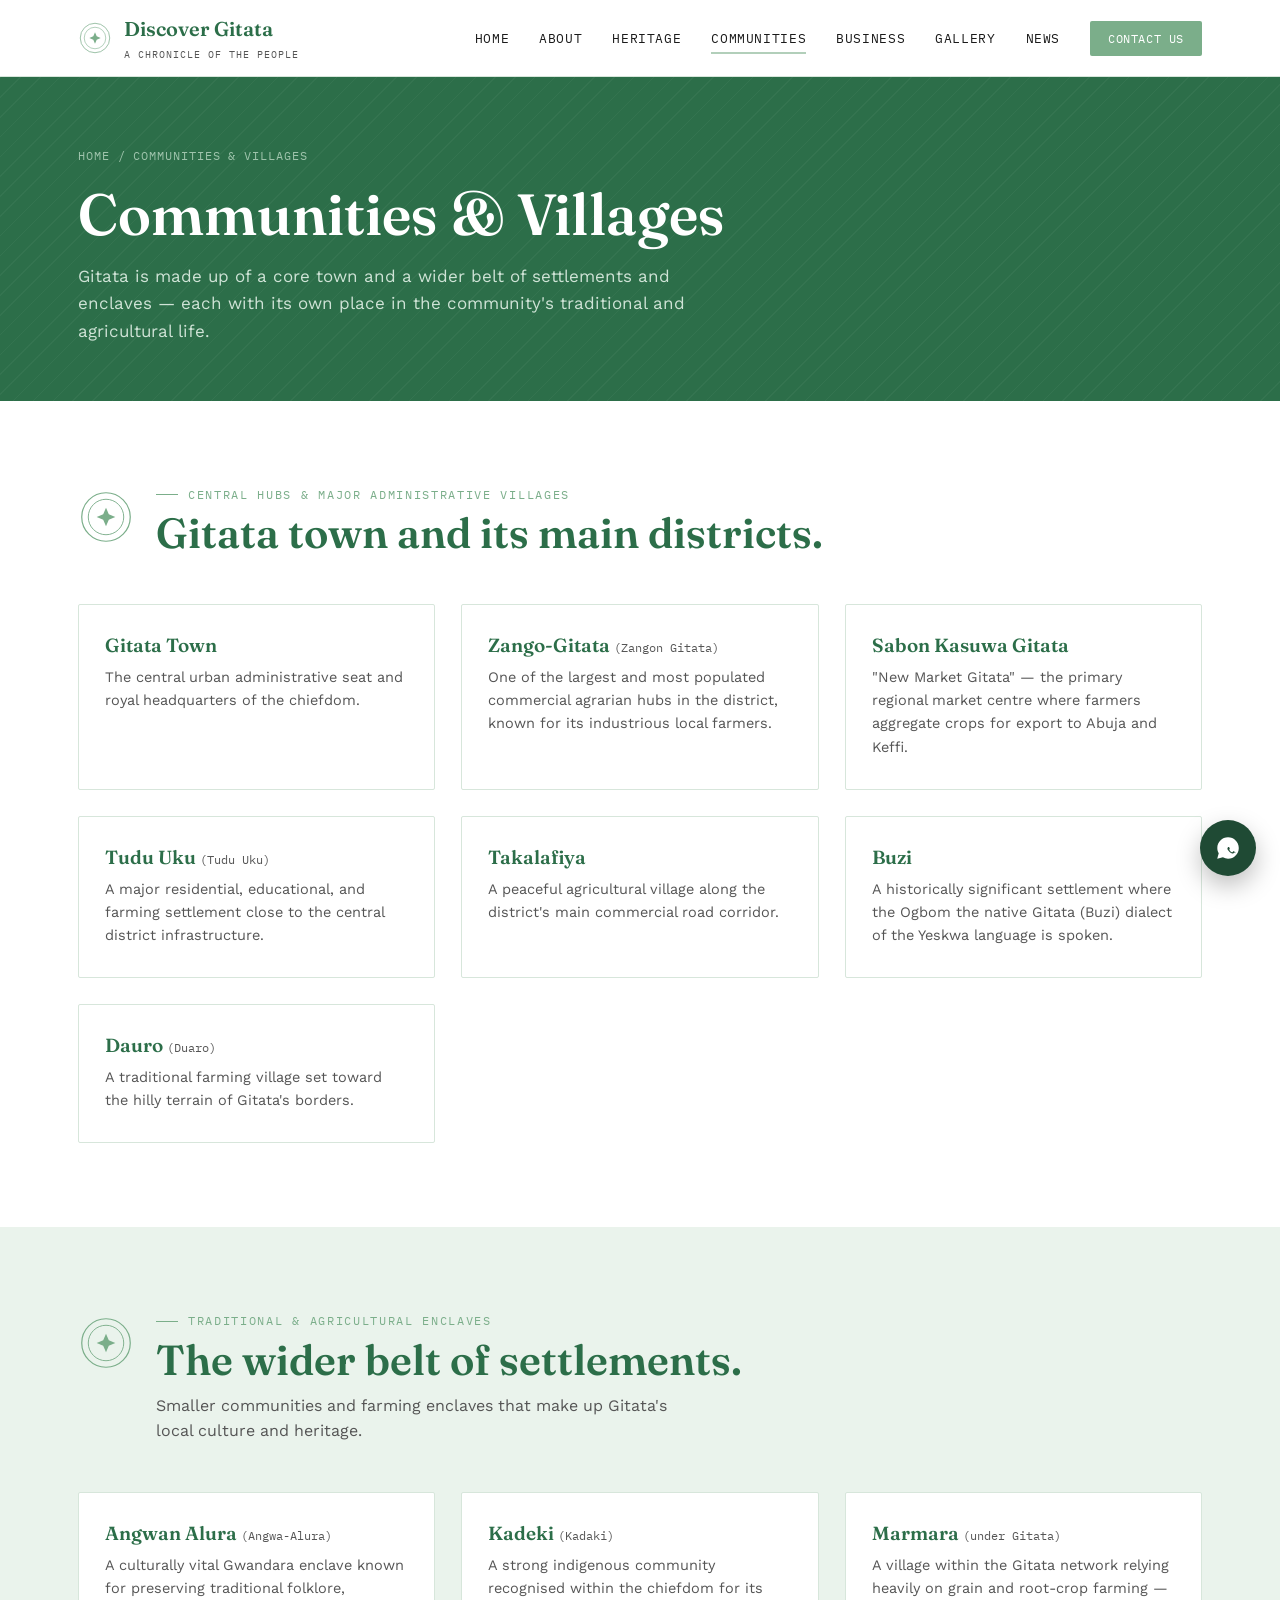
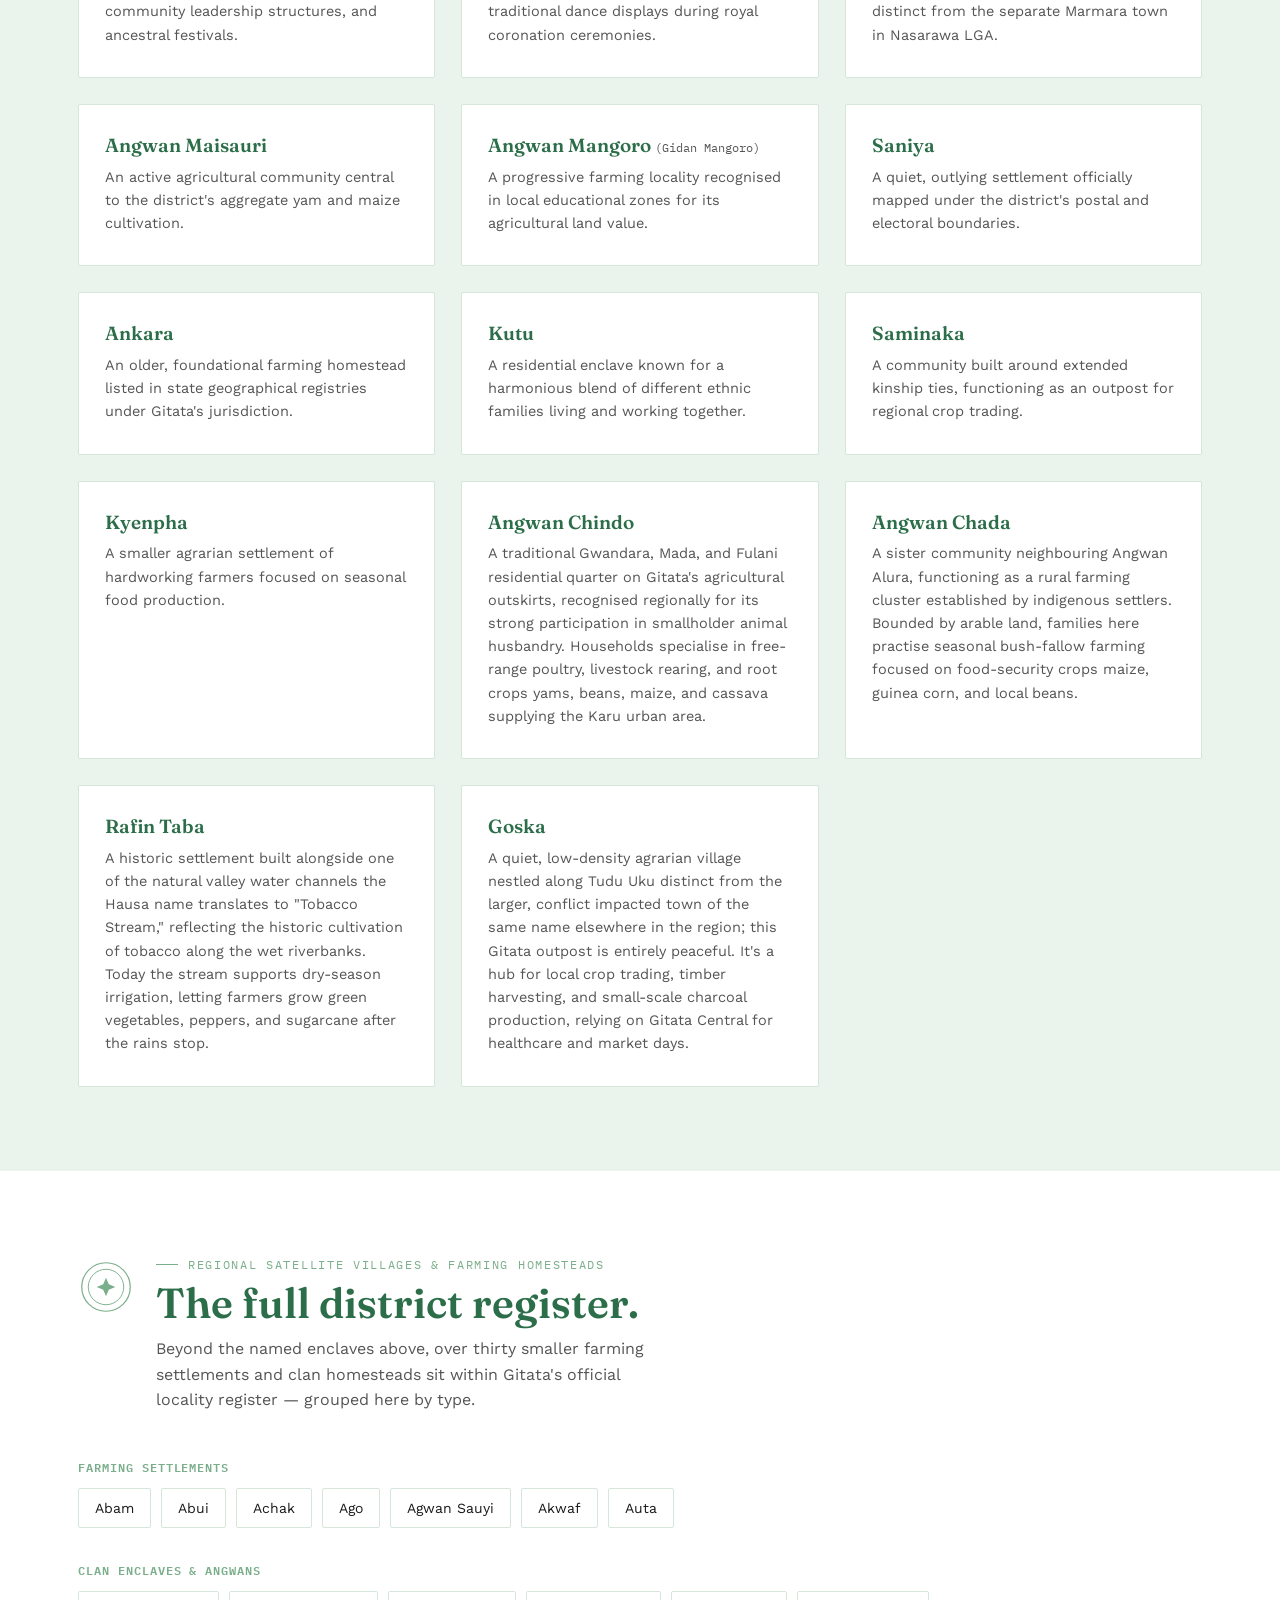
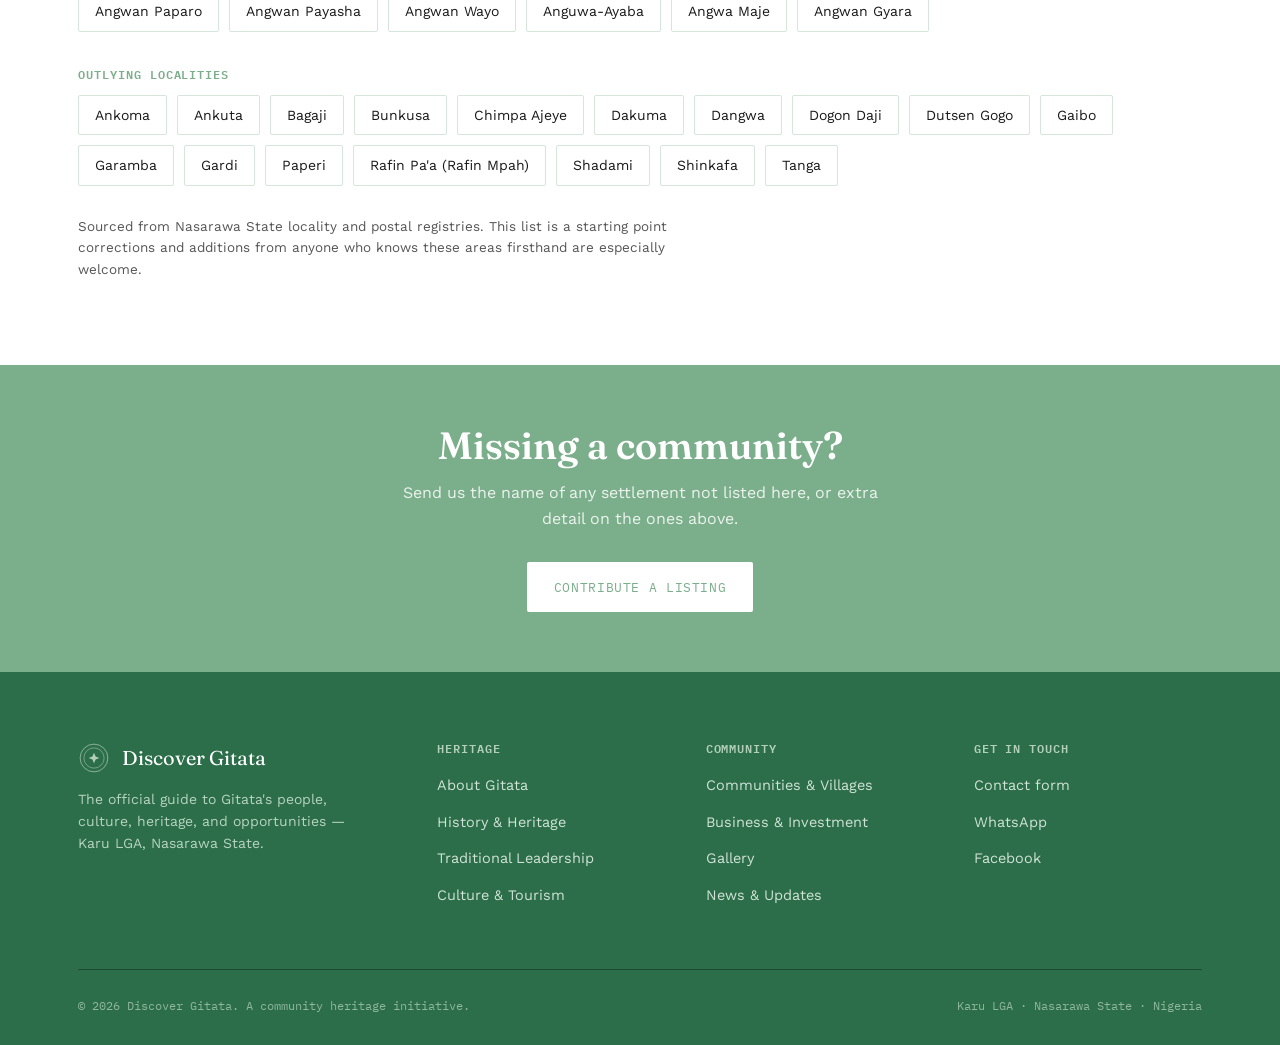
==== communities.html @ 54aa8f96 "Add files via upload" ====
<!doctype html>
<html lang="en">
  <head>
    <meta charset="UTF-8" />
    <meta name="viewport" content="width=device-width, initial-scale=1.0" />
    <title>Communities & Villages — Discover Gitata</title>
    <meta
      name="description"
      content="Directory of communities and villages that make up Gitata."
    />
    <link rel="stylesheet" href="css/style.css" />
  </head>
  <body>
    <nav class="site-nav">
      <div class="wrap">
        <a href="index.html" class="brand">
          <svg
            class="seal"
            viewBox="0 0 60 60"
            xmlns="http://www.w3.org/2000/svg"
            aria-hidden="true"
          >
            <circle cx="30" cy="30" r="26" stroke-width="1.3" />
            <circle cx="30" cy="30" r="19" stroke-width="1" />
            <path
              class="seal-core"
              d="M30 20L33 27L40 30L33 33L30 40L27 33L20 30L27 27Z"
            />
          </svg>
          <span
            >Discover Gitata<span class="brand-sub"
              >A Chronicle of the People</span
            ></span
          >
        </a>
        <button
          class="nav-toggle"
          aria-label="Toggle menu"
          aria-expanded="false"
        >
          <span></span><span></span><span></span>
        </button>
        <ul class="nav-links">
          <li><a href="index.html" class="nav-link">Home</a></li>
          <li><a href="about.html" class="nav-link">About</a></li>
          <li class="has-dropdown">
            <a href="#" class="nav-link">Heritage</a>
            <div class="dropdown">
              <a href="history.html">History &amp; Heritage</a>
              <a href="leadership.html">Traditional Leadership</a>
              <a href="culture.html">Culture &amp; Tourism</a>
            </div>
          </li>
          <li class="active">
            <a href="communities.html" class="nav-link">Communities</a>
          </li>
          <li><a href="business.html" class="nav-link">Business</a></li>
          <li><a href="gallery.html" class="nav-link">Gallery</a></li>
          <li><a href="news.html" class="nav-link">News</a></li>
          <li><a href="contact.html" class="nav-cta">Contact Us</a></li>
        </ul>
      </div>
    </nav>

    <header class="sub-hero">
      <div class="wrap">
        <div class="crumb">
          <a href="index.html">Home</a> / Communities &amp; Villages
        </div>
        <h1>Communities &amp; Villages</h1>
        <p class="lede">
          Gitata is made up of a core town and a wider belt of settlements and
          enclaves — each with its own place in the community's traditional and
          agricultural life.
        </p>
      </div>
    </header>

    <section>
      <div class="wrap">
        <div class="section-head">
          <svg
            class="seal"
            viewBox="0 0 60 60"
            xmlns="http://www.w3.org/2000/svg"
            aria-hidden="true"
          >
            <circle cx="30" cy="30" r="26" stroke-width="1.3" />
            <circle cx="30" cy="30" r="19" stroke-width="1" />
            <path
              class="seal-core"
              d="M30 20L33 27L40 30L33 33L30 40L27 33L20 30L27 27Z"
            />
          </svg>
          <div>
            <div class="eyebrow">
              Central hubs &amp; major administrative villages
            </div>
            <h2>Gitata town and its main districts.</h2>
          </div>
        </div>
        <div class="grid grid-3">
          <div class="card">
            <h3>Gitata Town</h3>
            <p>
              The central urban administrative seat and royal headquarters of
              the chiefdom.
            </p>
          </div>
          <div class="card">
            <h3>
              Zango-Gitata
              <span
                style="
                  font-family: var(--f-mono);
                  font-size: 12px;
                  color: var(--ink-soft);
                  font-weight: 400;
                "
                >(Zangon Gitata)</span
              >
            </h3>
            <p>
              One of the largest and most populated commercial agrarian hubs in
              the district, known for its industrious local farmers.
            </p>
          </div>
          <div class="card">
            <h3>Sabon Kasuwa Gitata</h3>
            <p>
              "New Market Gitata" — the primary regional market centre where
              farmers aggregate crops for export to Abuja and Keffi.
            </p>
          </div>
          <div class="card">
            <h3>
              Tudu Uku
              <span
                style="
                  font-family: var(--f-mono);
                  font-size: 12px;
                  color: var(--ink-soft);
                  font-weight: 400;
                "
                >(Tudu Uku)</span
              >
            </h3>
            <p>
              A major residential, educational, and farming settlement close to
              the central district infrastructure.
            </p>
          </div>
          <div class="card">
            <h3>Takalafiya</h3>
            <p>
              A peaceful agricultural village along the district's main
              commercial road corridor.
            </p>
          </div>
          <div class="card">
            <h3>Buzi</h3>
            <p>
              A historically significant settlement where the Ogbom the native
              Gitata (Buzi) dialect of the Yeskwa language is spoken.
            </p>
          </div>
          <div class="card">
            <h3>
              Dauro
              <span
                style="
                  font-family: var(--f-mono);
                  font-size: 12px;
                  color: var(--ink-soft);
                  font-weight: 400;
                "
                >(Duaro)</span
              >
            </h3>
            <p>
              A traditional farming village set toward the hilly terrain of
              Gitata's borders.
            </p>
          </div>
        </div>
      </div>
    </section>

    <section class="section-alt">
      <div class="wrap">
        <div class="section-head">
          <svg
            class="seal"
            viewBox="0 0 60 60"
            xmlns="http://www.w3.org/2000/svg"
            aria-hidden="true"
          >
            <circle cx="30" cy="30" r="26" stroke-width="1.3" />
            <circle cx="30" cy="30" r="19" stroke-width="1" />
            <path
              class="seal-core"
              d="M30 20L33 27L40 30L33 33L30 40L27 33L20 30L27 27Z"
            />
          </svg>
          <div>
            <div class="eyebrow">Traditional &amp; agricultural enclaves</div>
            <h2>The wider belt of settlements.</h2>
            <p class="lede">
              Smaller communities and farming enclaves that make up Gitata's
              local culture and heritage.
            </p>
          </div>
        </div>
        <div class="grid grid-3">
          <div class="card">
            <h3>
              Angwan Alura
              <span
                style="
                  font-family: var(--f-mono);
                  font-size: 12px;
                  color: var(--ink-soft);
                  font-weight: 400;
                "
                >(Angwa-Alura)</span
              >
            </h3>
            <p>
              A culturally vital Gwandara enclave known for preserving
              traditional folklore, community leadership structures, and
              ancestral festivals.
            </p>
          </div>
          <div class="card">
            <h3>
              Kadeki
              <span
                style="
                  font-family: var(--f-mono);
                  font-size: 12px;
                  color: var(--ink-soft);
                  font-weight: 400;
                "
                >(Kadaki)</span
              >
            </h3>
            <p>
              A strong indigenous community recognised within the chiefdom for
              its traditional dance displays during royal coronation ceremonies.
            </p>
          </div>
          <div class="card">
            <h3>
              Marmara
              <span
                style="
                  font-family: var(--f-mono);
                  font-size: 12px;
                  color: var(--ink-soft);
                  font-weight: 400;
                "
                >(under Gitata)</span
              >
            </h3>
            <p>
              A village within the Gitata network relying heavily on grain and
              root-crop farming — distinct from the separate Marmara town in
              Nasarawa LGA.
            </p>
          </div>
          <div class="card">
            <h3>Angwan Maisauri</h3>
            <p>
              An active agricultural community central to the district's
              aggregate yam and maize cultivation.
            </p>
          </div>
          <div class="card">
            <h3>
              Angwan Mangoro
              <span
                style="
                  font-family: var(--f-mono);
                  font-size: 12px;
                  color: var(--ink-soft);
                  font-weight: 400;
                "
                >(Gidan Mangoro)</span
              >
            </h3>
            <p>
              A progressive farming locality recognised in local educational
              zones for its agricultural land value.
            </p>
          </div>
          <div class="card">
            <h3>Saniya</h3>
            <p>
              A quiet, outlying settlement officially mapped under the
              district's postal and electoral boundaries.
            </p>
          </div>
          <div class="card">
            <h3>Ankara</h3>
            <p>
              An older, foundational farming homestead listed in state
              geographical registries under Gitata's jurisdiction.
            </p>
          </div>
          <div class="card">
            <h3>Kutu</h3>
            <p>
              A residential enclave known for a harmonious blend of different
              ethnic families living and working together.
            </p>
          </div>
          <div class="card">
            <h3>Saminaka</h3>
            <p>
              A community built around extended kinship ties, functioning as an
              outpost for regional crop trading.
            </p>
          </div>
          <div class="card">
            <h3>Kyenpha</h3>
            <p>
              A smaller agrarian settlement of hardworking farmers focused on
              seasonal food production.
            </p>
          </div>
          <div class="card">
            <h3>Angwan Chindo</h3>
            <p>
              A traditional Gwandara, Mada, and Fulani residential quarter on
              Gitata's agricultural outskirts, recognised regionally for its
              strong participation in smallholder animal husbandry. Households
              specialise in free-range poultry, livestock rearing, and root
              crops yams, beans, maize, and cassava supplying the Karu urban
              area.
            </p>
          </div>
          <div class="card">
            <h3>Angwan Chada</h3>
            <p>
              A sister community neighbouring Angwan Alura, functioning as a
              rural farming cluster established by indigenous settlers. Bounded
              by arable land, families here practise seasonal bush-fallow
              farming focused on food-security crops maize, guinea corn, and
              local beans.
            </p>
          </div>
          <div class="card">
            <h3>Rafin Taba</h3>
            <p>
              A historic settlement built alongside one of the natural valley
              water channels the Hausa name translates to "Tobacco Stream,"
              reflecting the historic cultivation of tobacco along the wet
              riverbanks. Today the stream supports dry-season irrigation,
              letting farmers grow green vegetables, peppers, and sugarcane
              after the rains stop.
            </p>
          </div>
          <div class="card">
            <h3>Goska</h3>
            <p>
              A quiet, low-density agrarian village nestled along Tudu Uku
              distinct from the larger, conflict impacted town of the same name
              elsewhere in the region; this Gitata outpost is entirely peaceful.
              It's a hub for local crop trading, timber harvesting, and
              small-scale charcoal production, relying on Gitata Central for
              healthcare and market days.
            </p>
          </div>
        </div>
      </div>
    </section>

    <section>
      <div class="wrap">
        <div class="section-head">
          <svg
            class="seal"
            viewBox="0 0 60 60"
            xmlns="http://www.w3.org/2000/svg"
            aria-hidden="true"
          >
            <circle cx="30" cy="30" r="26" stroke-width="1.3" />
            <circle cx="30" cy="30" r="19" stroke-width="1" />
            <path
              class="seal-core"
              d="M30 20L33 27L40 30L33 33L30 40L27 33L20 30L27 27Z"
            />
          </svg>
          <div>
            <div class="eyebrow">
              Regional satellite villages &amp; farming homesteads
            </div>
            <h2>The full district register.</h2>
            <p class="lede">
              Beyond the named enclaves above, over thirty smaller farming
              settlements and clan homesteads sit within Gitata's official
              locality register — grouped here by type.
            </p>
          </div>
        </div>

        <h4
          style="
            font-family: var(--f-mono);
            font-size: 12px;
            letter-spacing: 0.08em;
            text-transform: uppercase;
            color: var(--laterite);
            margin-bottom: 14px;
          "
        >
          Farming settlements
        </h4>
        <div
          style="display: flex; flex-wrap: wrap; gap: 10px; margin-bottom: 36px"
        >
          <span class="settlement-tag">Abam</span
          ><span class="settlement-tag">Abui</span
          ><span class="settlement-tag">Achak</span
          ><span class="settlement-tag">Ago</span
          ><span class="settlement-tag">Agwan Sauyi</span
          ><span class="settlement-tag">Akwaf</span
          ><span class="settlement-tag">Auta</span>
        </div>

        <h4
          style="
            font-family: var(--f-mono);
            font-size: 12px;
            letter-spacing: 0.08em;
            text-transform: uppercase;
            color: var(--laterite);
            margin-bottom: 14px;
          "
        >
          Clan enclaves &amp; angwans
        </h4>
        <div
          style="display: flex; flex-wrap: wrap; gap: 10px; margin-bottom: 36px"
        >
          <span class="settlement-tag">Angwan Paparo</span
          ><span class="settlement-tag">Angwan Payasha</span
          ><span class="settlement-tag">Angwan Wayo</span
          ><span class="settlement-tag">Anguwa-Ayaba</span
          ><span class="settlement-tag">Angwa Maje</span
          ><span class="settlement-tag">Angwan Gyara</span>
        </div>

        <h4
          style="
            font-family: var(--f-mono);
            font-size: 12px;
            letter-spacing: 0.08em;
            text-transform: uppercase;
            color: var(--laterite);
            margin-bottom: 14px;
          "
        >
          Outlying localities
        </h4>
        <div style="display: flex; flex-wrap: wrap; gap: 10px">
          <span class="settlement-tag">Ankoma</span
          ><span class="settlement-tag">Ankuta</span
          ><span class="settlement-tag">Bagaji</span
          ><span class="settlement-tag">Bunkusa</span
          ><span class="settlement-tag">Chimpa Ajeye</span
          ><span class="settlement-tag">Dakuma</span
          ><span class="settlement-tag">Dangwa</span
          ><span class="settlement-tag">Dogon Daji</span
          ><span class="settlement-tag">Dutsen Gogo</span
          ><span class="settlement-tag">Gaibo</span
          ><span class="settlement-tag">Garamba</span
          ><span class="settlement-tag">Gardi</span
          ><span class="settlement-tag">Paperi</span
          ><span class="settlement-tag">Rafin Pa'a (Rafin Mpah)</span
          ><span class="settlement-tag">Shadami</span
          ><span class="settlement-tag">Shinkafa</span
          ><span class="settlement-tag">Tanga</span>
        </div>

        <p
          style="
            margin-top: 30px;
            color: var(--ink-soft);
            max-width: 640px;
            font-size: 13.5px;
          "
        >
          Sourced from Nasarawa State locality and postal registries. This list
          is a starting point corrections and additions from anyone who knows
          these areas firsthand are especially welcome.
        </p>
      </div>
    </section>

    <section class="cta-band">
      <div class="wrap">
        <h2>Missing a community?</h2>
        <p class="lede">
          Send us the name of any settlement not listed here, or extra detail on
          the ones above.
        </p>
        <a
          href="contact.html"
          class="btn"
          style="background: #fff; color: var(--laterite)"
          >Contribute a listing</a
        >
      </div>
    </section>

    <footer>
      <div class="wrap">
        <div class="footer-grid">
          <div>
            <div class="footer-brand">
              <svg
                class="seal"
                viewBox="0 0 60 60"
                xmlns="http://www.w3.org/2000/svg"
                aria-hidden="true"
              >
                <circle cx="30" cy="30" r="26" stroke-width="1.3" />
                <circle cx="30" cy="30" r="19" stroke-width="1" />
                <path
                  class="seal-core"
                  d="M30 20L33 27L40 30L33 33L30 40L27 33L20 30L27 27Z"
                />
              </svg>
              <span>Discover Gitata</span>
            </div>
            <p>
              The official guide to Gitata's people, culture, heritage, and
              opportunities — Karu LGA, Nasarawa State.
            </p>
          </div>
          <div>
            <h4>Heritage</h4>
            <ul class="footer-links">
              <li><a href="about.html">About Gitata</a></li>
              <li><a href="history.html">History &amp; Heritage</a></li>
              <li><a href="leadership.html">Traditional Leadership</a></li>
              <li><a href="culture.html">Culture &amp; Tourism</a></li>
            </ul>
          </div>
          <div>
            <h4>Community</h4>
            <ul class="footer-links">
              <li><a href="communities.html">Communities &amp; Villages</a></li>
              <li><a href="business.html">Business &amp; Investment</a></li>
              <li><a href="gallery.html">Gallery</a></li>
              <li><a href="news.html">News &amp; Updates</a></li>
            </ul>
          </div>
          <div>
            <h4>Get in touch</h4>
            <ul class="footer-links">
              <li><a href="contact.html">Contact form</a></li>
              <li>
                <a
                  href="https://wa.me/2349159329638"
                  target="_blank"
                  rel="noopener"
                  >WhatsApp</a
                >
              </li>
              <li>
                <a
                  href="https://www.facebook.com/share/1D8crczQYN/"
                  target="_blank"
                  rel="noopener"
                  >Facebook</a
                >
              </li>
            </ul>
          </div>
        </div>
        <div class="footer-bottom">
          <span>© 2026 Discover Gitata. A community heritage initiative.</span>
          <span>Karu LGA · Nasarawa State · Nigeria</span>
        </div>
      </div>
    </footer>

    <a
      class="wa-float"
      href="https://wa.me/2349159329638"
      target="_blank"
      rel="noopener"
      aria-label="Chat on WhatsApp"
    >
      <svg width="26" height="26" viewBox="0 0 24 24" fill="#fff">
        <path
          d="M12.04 2C6.58 2 2.13 6.45 2.13 11.91c0 1.75.46 3.46 1.32 4.96L2.05 22l5.25-1.38a9.9 9.9 0 0 0 4.74 1.2h.01c5.46 0 9.91-4.45 9.91-9.91C21.96 6.45 17.5 2 12.04 2Zm5.79 14a1.6 1.6 0 0 1-1.11.98c-.29.06-.66.11-1.9-.4-1.6-.66-2.63-2.28-2.71-2.39-.08-.11-.65-.86-.65-1.65s.41-1.17.56-1.33c.14-.16.31-.2.42-.2h.3c.1 0 .23-.02.36.28.14.32.47 1.11.51 1.19.04.08.07.18.01.29-.06.11-.09.18-.18.27-.09.1-.19.22-.27.3-.09.09-.19.19-.08.37.11.19.49.81 1.05 1.31.72.65 1.33.85 1.52.94.19.09.3.08.41-.05.11-.13.47-.55.6-.74.13-.19.25-.16.42-.1.17.06 1.08.51 1.27.6.19.09.32.14.36.22.05.08.05.44-.1.87Z"
        />
      </svg>
    </a>

    <script src="js/main.js"></script>
  </body>
</html>
---- css/style.css ----
/* ==========================================================================
   DISCOVER GITATA — Design System
   Concept: "The Ledger" — a chronicle of a place, its people, and its record.
   ========================================================================== */

@import url('https://fonts.googleapis.com/css2?family=Fraunces:ital,opsz,wght@0,9..144,300;0,9..144,400;0,9..144,500;0,9..144,600;0,9..144,700;1,9..144,400&family=Work+Sans:wght@300;400;500;600;700&family=IBM+Plex+Mono:wght@400;500&display=swap');

:root{
  /* --- Palette: white & green, matched to the Group_Slide5 deck --- */
  --ink:        #1A1A1A;   /* near-black text */
  --ink-soft:   #555555;   /* secondary text */
  --parchment:  #FFFFFF;   /* page background — white */
  --parchment-2:#EAF3EC;   /* recessed panels — pale mint */
  --indigo:     #2C6E49;   /* deep forest green — primary */
  --indigo-2:   #2C6E4990; /* translucent green */
  --laterite:   #7BAE8A;   /* mid sage green — secondary accent */
  --gold:       #B2CFBA;   /* light sage green — button/highlight accent */
  --forest:     #1F4A34;   /* darker green — depth in gradients */
  --line:       #D7E6DB;   /* hairline rule on light bg */
  --line-dark:  #1F4A34;   /* hairline rule on green bg */

  /* --- Type --- */
  --f-display: 'Fraunces', serif;
  --f-body: 'Work Sans', sans-serif;
  --f-mono: 'IBM Plex Mono', monospace;

  /* --- Scale --- */
  --radius: 2px;
  --max: 1180px;
}

*, *::before, *::after{ box-sizing: border-box; }
html{ scroll-behavior: smooth; }
body{
  margin:0;
  background: var(--parchment);
  color: var(--ink);
  font-family: var(--f-body);
  font-size: 16px;
  line-height: 1.6;
  -webkit-font-smoothing: antialiased;
}
img{ max-width:100%; display:block; }
a{ color: inherit; text-decoration:none; }
ul{ margin:0; padding:0; list-style:none; }
h1,h2,h3,h4{ font-family: var(--f-display); font-weight:600; margin:0; line-height:1.1; color: var(--indigo); }
p{ margin:0; }
.wrap{ max-width: var(--max); margin:0 auto; padding: 0 28px; }

@media (prefers-reduced-motion: reduce){
  *{ animation-duration: 0.001ms !important; transition-duration: 0.001ms !important; scroll-behavior:auto !important; }
}

:focus-visible{ outline: 2px solid var(--gold); outline-offset: 3px; }

/* --- Eyebrow / mono labels --- */
.eyebrow{
  font-family: var(--f-mono);
  font-size: 12px;
  letter-spacing: 0.14em;
  text-transform: uppercase;
  color: var(--laterite);
  display:flex;
  align-items:center;
  gap:10px;
}
.eyebrow::before{
  content:"";
  width:22px; height:1px;
  background: var(--laterite);
  display:inline-block;
}

/* ==========================================================================
   SEAL — recurring emblem: concentric rings + a woven inner mark.
   Used as a section marker throughout the site instead of numbering.
   ========================================================================== */
.seal{
  width:56px; height:56px;
  flex-shrink:0;
}
.seal circle{ fill:none; stroke: currentColor; }
.seal .seal-core{ fill: currentColor; }

/* ==========================================================================
   NAV
   ========================================================================== */
.site-nav{
  position: sticky; top:0; z-index: 100;
  background: var(--parchment);
  border-bottom: 1px solid var(--line);
}
.site-nav .wrap{
  display:flex; align-items:center; justify-content:space-between;
  height:76px;
}
.brand{
  display:flex; align-items:center; gap:12px;
  font-family: var(--f-display); font-weight:600; font-size:20px;
  color: var(--indigo);
}
.brand .seal{ width:34px; height:34px; color: var(--laterite); }
.brand-sub{
  display:block; font-family: var(--f-mono); font-size:10px;
  letter-spacing:0.1em; text-transform:uppercase; color: var(--ink-soft);
  font-weight:400; margin-top:2px;
}
.nav-links{ display:flex; align-items:center; gap: 30px; }
.nav-links > li{ position:relative; }
.nav-links a.nav-link{
  font-family: var(--f-mono); font-size:12.5px; letter-spacing:0.05em;
  text-transform:uppercase; color: var(--ink);
  padding: 8px 0; position:relative;
}
.nav-links a.nav-link::after{
  content:""; position:absolute; left:0; right:0; bottom:0; height:2px;
  background: var(--gold); transform: scaleX(0); transform-origin:left;
  transition: transform .2s ease;
}
.nav-links a.nav-link:hover::after,
.nav-links li.active a.nav-link::after{ transform: scaleX(1); }

.has-dropdown .dropdown{
  position:absolute; top: 100%; left:50%; transform: translateX(-50%);
  background: var(--indigo); min-width:220px; padding:10px 0;
  border-top:2px solid var(--gold);
  opacity:0; visibility:hidden; translate: 0 6px;
  transition: all .18s ease;
  box-shadow: 0 14px 28px rgba(0,0,0,.18);
}
.has-dropdown:hover .dropdown,
.has-dropdown:focus-within .dropdown{ opacity:1; visibility:visible; translate:0 0; }
.dropdown a{
  display:block; padding:10px 20px; font-family: var(--f-mono); font-size:12px;
  color: var(--parchment); letter-spacing:0.04em; text-transform:uppercase;
}
.dropdown a:hover{ background: rgba(255,255,255,.06); color: var(--gold); }

.nav-cta{
  font-family: var(--f-mono); font-size:12px; letter-spacing:.05em; text-transform:uppercase;
  background: var(--laterite); color:#fff; padding:10px 18px; border-radius: var(--radius);
}
.nav-cta:hover{ background: var(--indigo); }

.nav-toggle{ display:none; background:none; border:0; cursor:pointer; padding:6px; }
.nav-toggle span{ display:block; width:24px; height:2px; background: var(--indigo); margin:5px 0; }

@media (max-width: 980px){
  .nav-links{
    position:fixed; inset: 76px 0 0 0; background: var(--parchment);
    flex-direction:column; align-items:flex-start; gap:0;
    padding: 10px 28px 40px; overflow-y:auto;
    transform: translateX(100%); transition: transform .25s ease;
  }
  .nav-links.open{ transform: translateX(0); }
  .nav-links > li{ width:100%; border-bottom:1px solid var(--line); }
  .nav-links a.nav-link{ display:block; padding:16px 0; }
  .has-dropdown .dropdown{
    position:static; transform:none; opacity:1; visibility:visible; box-shadow:none;
    background:transparent; border-top:none; padding: 0 0 10px 14px; display:none;
  }
  .has-dropdown.open .dropdown{ display:block; }
  .dropdown a{ color: var(--ink-soft); padding:10px 0; }
  .nav-toggle{ display:block; }
  .nav-cta{ display:none; }
}

/* ==========================================================================
   HERO (home — full chronicle title-page treatment)
   ========================================================================== */
.hero{
  background: var(--indigo);
  color: var(--parchment);
  position: relative;
  overflow:hidden;
  padding: 100px 0 90px;
}
.hero::before{
  /* woven texture — thin diagonal hatch, evokes local weaving */
  content:"";
  position:absolute; inset:0;
  background-image: repeating-linear-gradient(135deg, rgba(178,207,186,0.06) 0px, rgba(178,207,186,0.06) 1px, transparent 1px, transparent 14px);
  pointer-events:none;
}
.hero .wrap{ position:relative; }
.hero-eyebrow{
  font-family: var(--f-mono); font-size:12px; letter-spacing:.16em; text-transform:uppercase;
  color: var(--gold); display:flex; align-items:center; gap:12px; margin-bottom: 28px;
  opacity:0; animation: rise .7s ease forwards;
}
.hero-eyebrow::before{ content:""; width:30px; height:1px; background: var(--gold); }
.hero h1{
  color:#fff;
  font-size: clamp(42px, 7vw, 92px);
  font-weight:600;
  letter-spacing: -0.01em;
  max-width: 900px;
  opacity:0; animation: rise .8s ease .1s forwards;
}
.hero h1 em{ font-style:italic; color: var(--gold); font-weight:400; }
.hero .lede{
  font-size: clamp(17px, 1.6vw, 20px);
  max-width: 560px; margin-top: 26px; color: #CFE3D6;
  opacity:0; animation: rise .8s ease .22s forwards;
}
.hero-meta{
  margin-top: 46px; padding-top: 26px; border-top: 1px solid var(--line-dark);
  display:flex; flex-wrap:wrap; gap: 36px;
  font-family: var(--f-mono); font-size:12.5px; color: #A8CDB6;
  opacity:0; animation: rise .8s ease .34s forwards;
}
.hero-meta strong{ color: var(--gold); display:block; font-size:11px; letter-spacing:.08em; text-transform:uppercase; margin-bottom:6px; font-weight:500;}
.hero-cta-row{
  display:flex; gap:16px; margin-top: 38px; flex-wrap:wrap;
  opacity:0; animation: rise .8s ease .46s forwards;
}

@keyframes rise{ from{ opacity:0; transform: translateY(14px);} to{ opacity:1; transform:none; } }

.btn{
  font-family: var(--f-mono); font-size:12.5px; letter-spacing:.05em; text-transform:uppercase;
  padding: 14px 26px; border-radius: var(--radius); display:inline-block; border:1px solid transparent;
  transition: all .18s ease;
}
.btn-primary{ background: var(--gold); color: var(--indigo); }
.btn-primary:hover{ background:#e0b25c; }
.btn-ghost{ border-color: rgba(244,238,221,0.4); color: var(--parchment); }
.btn-ghost:hover{ border-color: var(--gold); color: var(--gold); }
.btn-dark{ background: var(--indigo); color: var(--parchment); }
.btn-dark:hover{ background: var(--laterite); }

/* ==========================================================================
   SUB-HERO (interior pages)
   ========================================================================== */
.sub-hero{
  background: var(--indigo); color: var(--parchment); padding: 70px 0 56px; position:relative; overflow:hidden;
}
.sub-hero::before{
  content:""; position:absolute; inset:0;
  background-image: repeating-linear-gradient(135deg, rgba(178,207,186,0.06) 0px, rgba(178,207,186,0.06) 1px, transparent 1px, transparent 14px);
}
.sub-hero .wrap{ position:relative; }
.sub-hero h1{ color:#fff; font-size: clamp(34px,5vw,58px); }
.sub-hero .lede{ max-width:620px; margin-top:16px; color:#CFE3D6; font-size:17px; }
.crumb{
  font-family: var(--f-mono); font-size:11.5px; letter-spacing:.08em; text-transform:uppercase;
  color:#9FC4AC; margin-bottom:18px;
}
.crumb a:hover{ color: var(--gold); }

/* ==========================================================================
   SECTIONS
   ========================================================================== */
section{ padding: 84px 0; }
.section-head{ display:flex; gap:22px; align-items:flex-start; margin-bottom: 48px; }
.section-head .seal{ color: var(--laterite); margin-top:4px; }
.section-head h2{ font-size: clamp(28px, 3.6vw, 42px); margin-top:6px; }
.section-head .lede{ color: var(--ink-soft); max-width:520px; margin-top:10px; font-size:16px; }
.section-alt{ background: var(--parchment-2); }
.section-dark{ background: var(--indigo); color: var(--parchment); }
.section-dark h2, .section-dark .eyebrow{ color: var(--parchment); }
.section-dark .eyebrow{ color: var(--gold); }
.section-dark .eyebrow::before{ background: var(--gold); }

/* --- Grids / Cards --- */
.grid{ display:grid; gap: 26px; }
.grid-3{ grid-template-columns: repeat(3, 1fr); }
.grid-4{ grid-template-columns: repeat(4, 1fr); }
.grid-2{ grid-template-columns: repeat(2, 1fr); }
@media (max-width: 900px){ .grid-3,.grid-4{ grid-template-columns: repeat(2,1fr);} }
@media (max-width: 620px){ .grid-3,.grid-4,.grid-2{ grid-template-columns: 1fr; } }

.card{
  background:#fff; border:1px solid var(--line); border-radius: var(--radius);
  padding: 30px 26px; transition: transform .2s ease, box-shadow .2s ease;
}
.card:hover{ transform: translateY(-4px); box-shadow: 0 18px 34px rgba(30,42,68,0.1); }
.card .seal{ width:36px; height:36px; color: var(--laterite); margin-bottom:16px; }
.card h3{ font-size:19px; margin-bottom:10px; }
.card p{ color: var(--ink-soft); font-size:14.5px; }

.stat{
  border-left: 2px solid var(--laterite); padding-left:18px;
}
.stat .num{ font-family: var(--f-display); font-size: 40px; color: var(--indigo); font-weight:600; display:block; }
.stat .label{ font-family: var(--f-mono); font-size:11.5px; letter-spacing:.06em; text-transform:uppercase; color: var(--ink-soft); }
.section-dark .stat .num{ color:#fff; }
.section-dark .stat .label{ color:#A8CDB6; }
.section-dark .stat{ border-color: var(--gold); }

/* --- Placeholder media block (no photography yet) --- */
.media-block{
  position:relative; aspect-ratio: 4/3; border-radius: var(--radius); overflow:hidden;
  background: linear-gradient(135deg, var(--indigo), #1F4A34 60%, var(--laterite));
  display:flex; align-items:flex-end; padding:20px;
}
.media-block::before{
  content:""; position:absolute; inset:0;
  background-image: repeating-linear-gradient(45deg, rgba(244,238,221,0.06) 0px, rgba(244,238,221,0.06) 2px, transparent 2px, transparent 16px);
}
.media-block span{
  position:relative; font-family: var(--f-mono); font-size:11px; letter-spacing:.06em; text-transform:uppercase;
  color: #F4EEDD; background: rgba(20,26,45,0.55); padding:7px 12px; border-radius:2px;
}
.media-block.tone-gold{ background: linear-gradient(135deg, var(--gold), #4C8F6A 65%, var(--indigo)); }
.media-block.tone-forest{ background: linear-gradient(135deg, var(--forest), #123322 65%, var(--indigo)); }

.photo-block{
  position:relative; aspect-ratio: 4/3; border-radius: var(--radius); overflow:hidden;
}
.photo-block img{
  width:100%; height:100%; object-fit:cover; display:block;
}
.photo-block .photo-caption{
  position:absolute; left:20px; bottom:20px; font-family: var(--f-mono); font-size:11px;
  letter-spacing:.06em; text-transform:uppercase; color:#F4EEDD;
  background: rgba(20,26,45,0.55); padding:7px 12px; border-radius:2px;
}
.photo-block.portrait{ aspect-ratio: 3/4; }

/* ==========================================================================
   LEDGER TIMELINE (signature component — History & Heritage)
   ========================================================================== */
.ledger{ position:relative; padding-left: 40px; }
.ledger::before{
  content:""; position:absolute; left:9px; top:6px; bottom:6px; width:1px;
  background: repeating-linear-gradient(to bottom, var(--laterite) 0, var(--laterite) 6px, transparent 6px, transparent 12px);
}
.ledger-entry{ position:relative; padding-bottom:44px; }
.ledger-entry:last-child{ padding-bottom:0; }
.ledger-entry::before{
  content:""; position:absolute; left:-40px; top:4px; width:18px; height:18px;
  border:2px solid var(--laterite); border-radius:50%; background: var(--parchment);
}
.ledger-date{ font-family: var(--f-mono); font-size:12.5px; color: var(--laterite); letter-spacing:.06em; margin-bottom:8px; display:block; }
.ledger-entry h3{ font-size:21px; margin-bottom:8px; }
.ledger-entry p{ color: var(--ink-soft); max-width: 620px; }

/* ==========================================================================
   QUOTE / PULL
   ========================================================================== */
.pull{
  border-left: 2px solid var(--laterite); padding-left: 28px; margin: 10px 0;
}
.pull p{ font-family: var(--f-display); font-style:italic; font-size: clamp(20px,2.4vw,28px); color: var(--indigo); line-height:1.4; }
.pull cite{ display:block; margin-top:14px; font-family: var(--f-mono); font-size:12px; letter-spacing:.05em; text-transform:uppercase; font-style:normal; color: var(--ink-soft); }
.section-dark .pull p{ color:#fff; }
.section-dark .pull{ border-color: var(--gold); }
.section-dark .pull cite{ color:#A8CDB6; }

/* ==========================================================================
   FORM (contact)
   ========================================================================== */
.form-field{ margin-bottom: 20px; }
.form-field label{
  display:block; font-family: var(--f-mono); font-size:11.5px; letter-spacing:.06em; text-transform:uppercase;
  color: var(--ink-soft); margin-bottom:8px;
}
.form-field input, .form-field textarea, .form-field select{
  width:100%; padding: 13px 14px; font-family: var(--f-body); font-size:15px;
  border:1px solid var(--line); background:#fff; border-radius: var(--radius); color: var(--ink);
}
.form-field input:focus, .form-field textarea:focus{ outline:none; border-color: var(--laterite); }
.form-note{ font-size:13px; color: var(--ink-soft); margin-top:10px; }

/* ==========================================================================
   CTA BAND
   ========================================================================== */
.cta-band{
  background: var(--laterite); color:#fff; padding: 60px 0; text-align:center;
}
.cta-band h2{ color:#fff; font-size: clamp(26px,3.4vw,38px); }
.cta-band .lede{ color: rgba(255,255,255,0.85); max-width:520px; margin: 14px auto 30px; }

/* ==========================================================================
   FOOTER
   ========================================================================== */
footer{ background: var(--indigo); color: var(--parchment); padding: 70px 0 30px; }
.footer-grid{ display:grid; grid-template-columns: 1.4fr 1fr 1fr 1fr; gap:40px; padding-bottom:50px; border-bottom:1px solid var(--line-dark); }
@media (max-width: 800px){ .footer-grid{ grid-template-columns: 1fr 1fr; } }
@media (max-width: 520px){ .footer-grid{ grid-template-columns: 1fr; } }
.footer-brand{ display:flex; align-items:center; gap:12px; font-family: var(--f-display); font-size:20px; margin-bottom:14px; }
.footer-brand .seal{ color: var(--gold); width:32px; height:32px; }
footer p{ color:#B7D4C0; font-size:14px; max-width:280px; }
footer h4{ color: var(--gold); font-family: var(--f-mono); font-size:11.5px; letter-spacing:.08em; text-transform:uppercase; margin-bottom:18px; }
footer .footer-links li{ margin-bottom:11px; }
footer .footer-links a{ color:#CFE3D6; font-size:14.5px; }
footer .footer-links a:hover{ color: var(--gold); }
.footer-bottom{
  display:flex; justify-content:space-between; align-items:center; padding-top:26px;
  font-family: var(--f-mono); font-size:12px; color:#8FB79D; flex-wrap:wrap; gap:12px;
}

/* --- WhatsApp float --- */
.wa-float{
  position: fixed; bottom: 24px; right: 24px; z-index: 200;
  background: var(--forest); color:#fff; width:56px; height:56px; border-radius:50%;
  display:flex; align-items:center; justify-content:center;
  box-shadow: 0 10px 24px rgba(0,0,0,.25);
  transition: transform .2s ease;
}
.wa-float:hover{ transform: scale(1.07); }

/* --- Settlement tag (compact place-name chip) --- */
.settlement-tag{
  display:inline-block; background:#fff; border:1px solid var(--line);
  border-radius: 2px; padding:8px 16px; font-family: var(--f-body); font-size:14px;
  color: var(--ink);
}

/* --- Utility --- */
.mt-0{margin-top:0;} .center{text-align:center;}
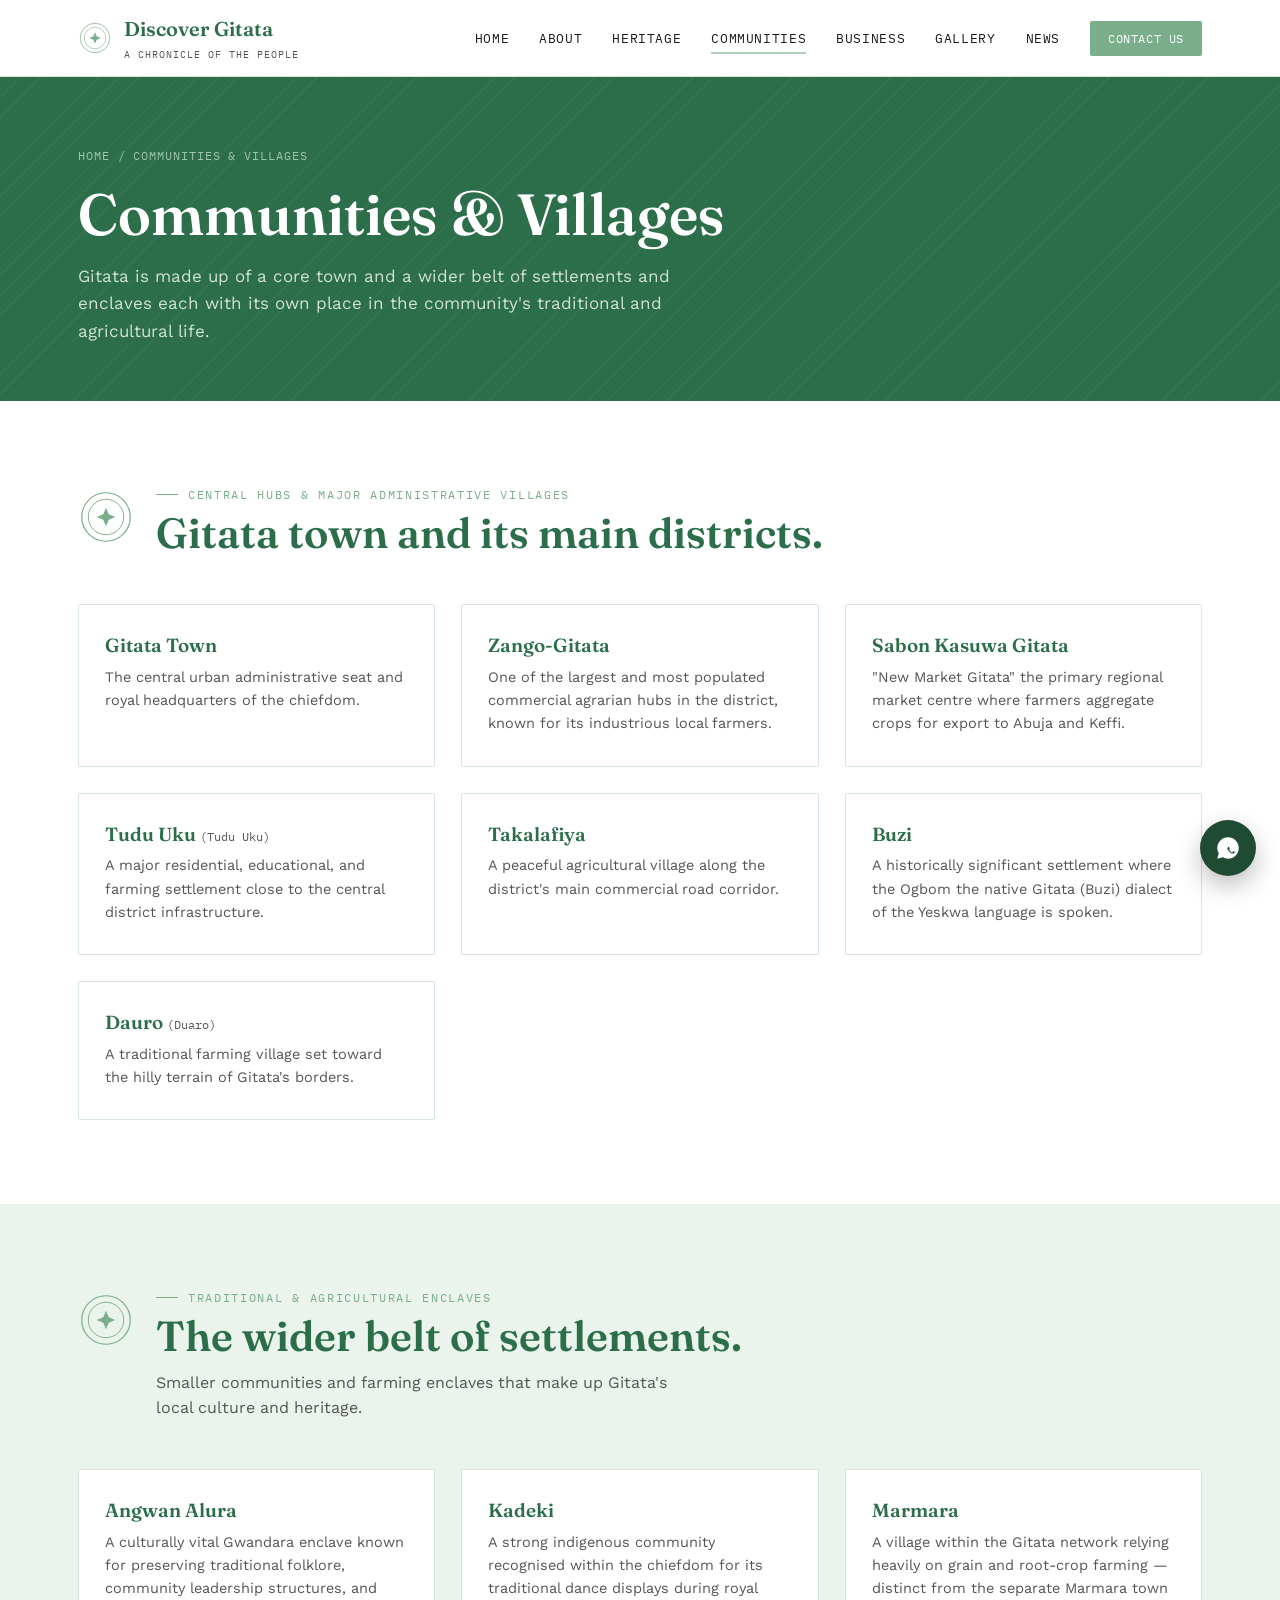
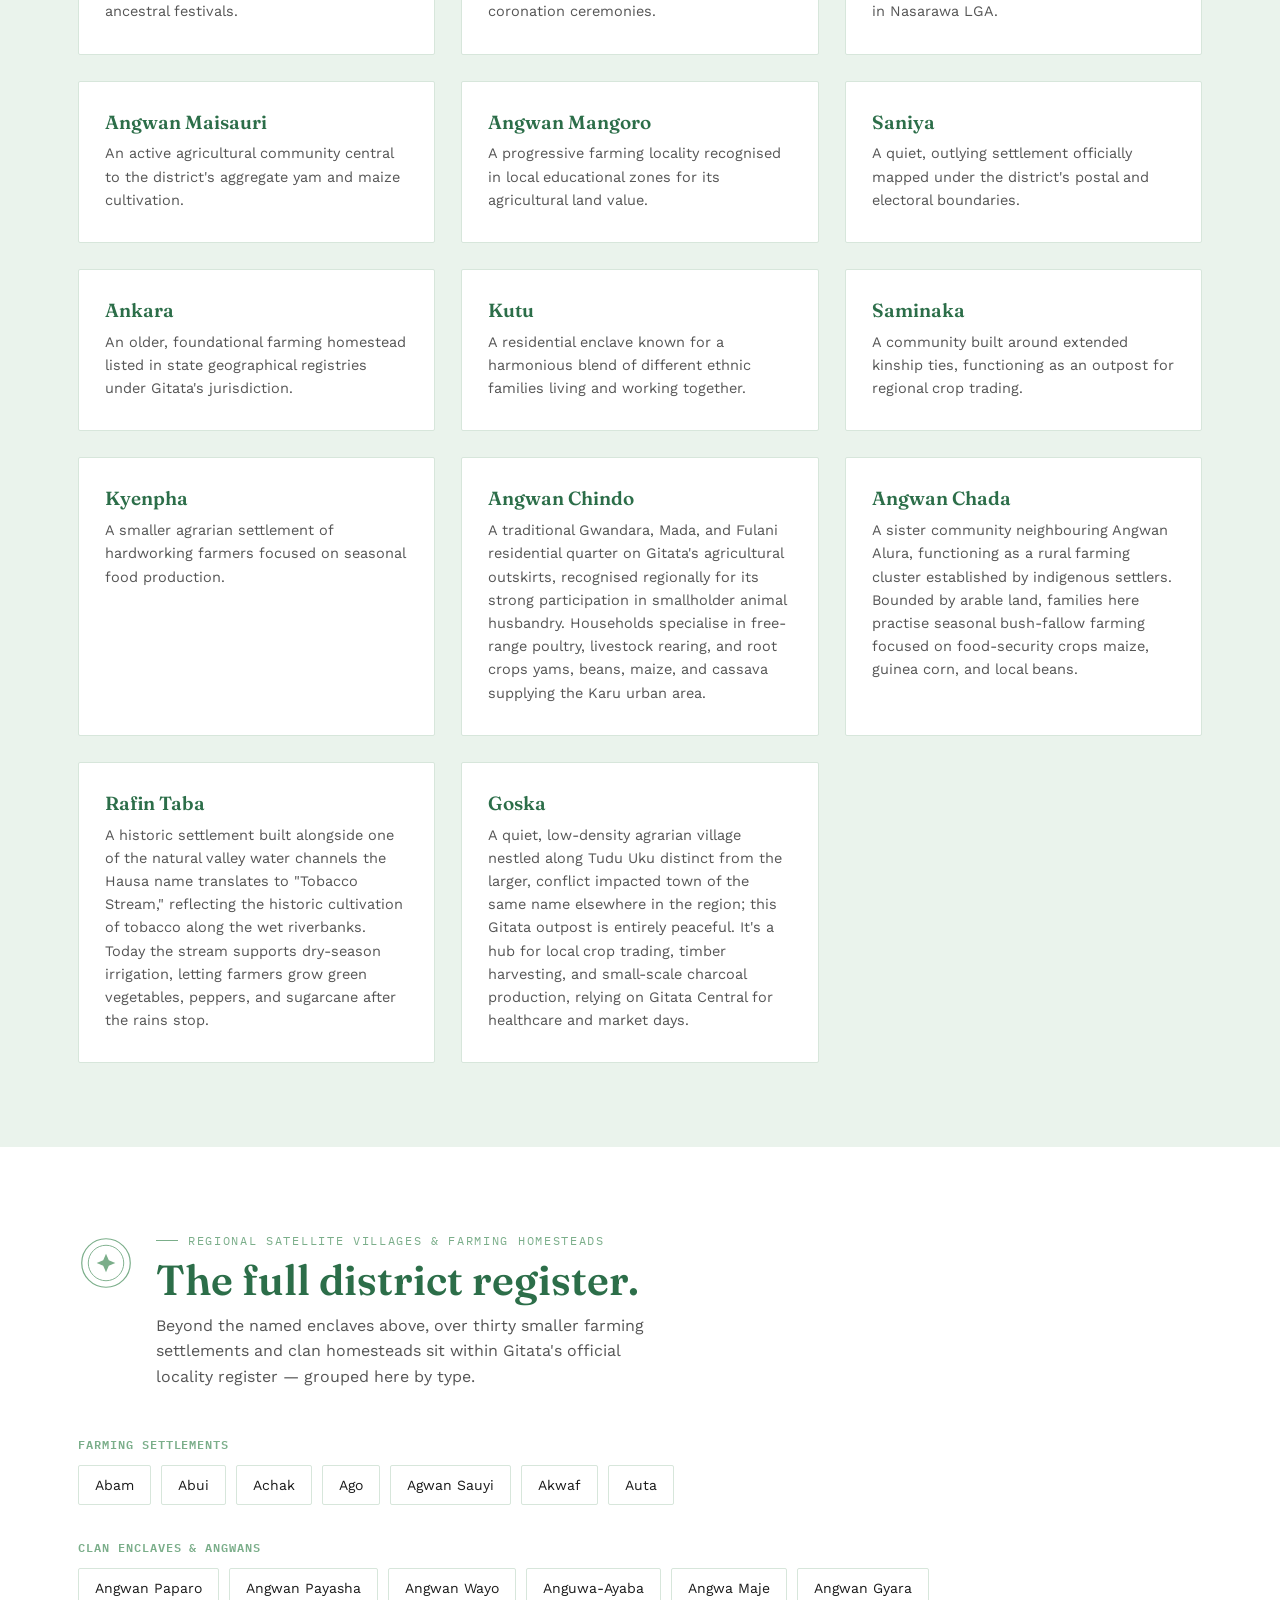
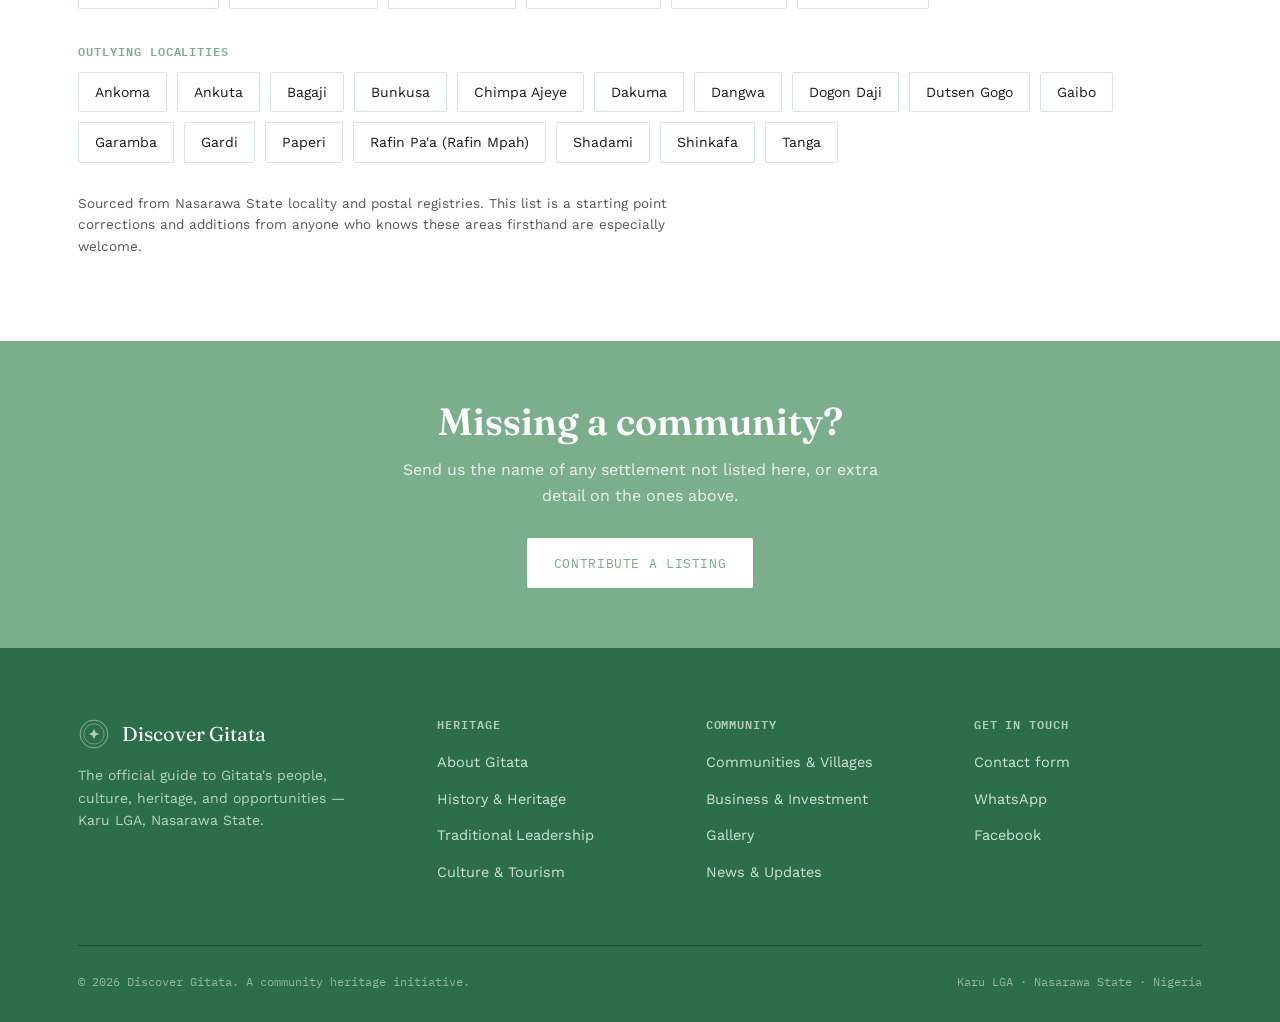
==== commit 10775e75: "Add files via upload" ====
--- a/communities.html
+++ b/communities.html
@@ -3,7 +3,7 @@
   <head>
     <meta charset="UTF-8" />
     <meta name="viewport" content="width=device-width, initial-scale=1.0" />
-    <title>Communities & Villages — Discover Gitata</title>
+    <title>Communities & Villages Discover Gitata</title>
     <meta
       name="description"
       content="Directory of communities and villages that make up Gitata."
@@ -70,7 +70,7 @@
         <h1>Communities &amp; Villages</h1>
         <p class="lede">
           Gitata is made up of a core town and a wider belt of settlements and
-          enclaves — each with its own place in the community's traditional and
+          enclaves each with its own place in the community's traditional and
           agricultural life.
         </p>
       </div>
@@ -117,7 +117,7 @@
                   color: var(--ink-soft);
                   font-weight: 400;
                 "
-                >(Zangon Gitata)</span
+                
               >
             </h3>
             <p>
@@ -128,7 +128,7 @@
           <div class="card">
             <h3>Sabon Kasuwa Gitata</h3>
             <p>
-              "New Market Gitata" — the primary regional market centre where
+              "New Market Gitata" the primary regional market centre where
               farmers aggregate crops for export to Abuja and Keffi.
             </p>
           </div>
@@ -222,7 +222,7 @@
                   color: var(--ink-soft);
                   font-weight: 400;
                 "
-                >(Angwa-Alura)</span
+                
               >
             </h3>
             <p>
@@ -241,7 +241,7 @@
                   color: var(--ink-soft);
                   font-weight: 400;
                 "
-                >(Kadaki)</span
+                
               >
             </h3>
             <p>
@@ -259,7 +259,6 @@
                   color: var(--ink-soft);
                   font-weight: 400;
                 "
-                >(under Gitata)</span
               >
             </h3>
             <p>
@@ -285,7 +284,6 @@
                   color: var(--ink-soft);
                   font-weight: 400;
                 "
-                >(Gidan Mangoro)</span
               >
             </h3>
             <p>
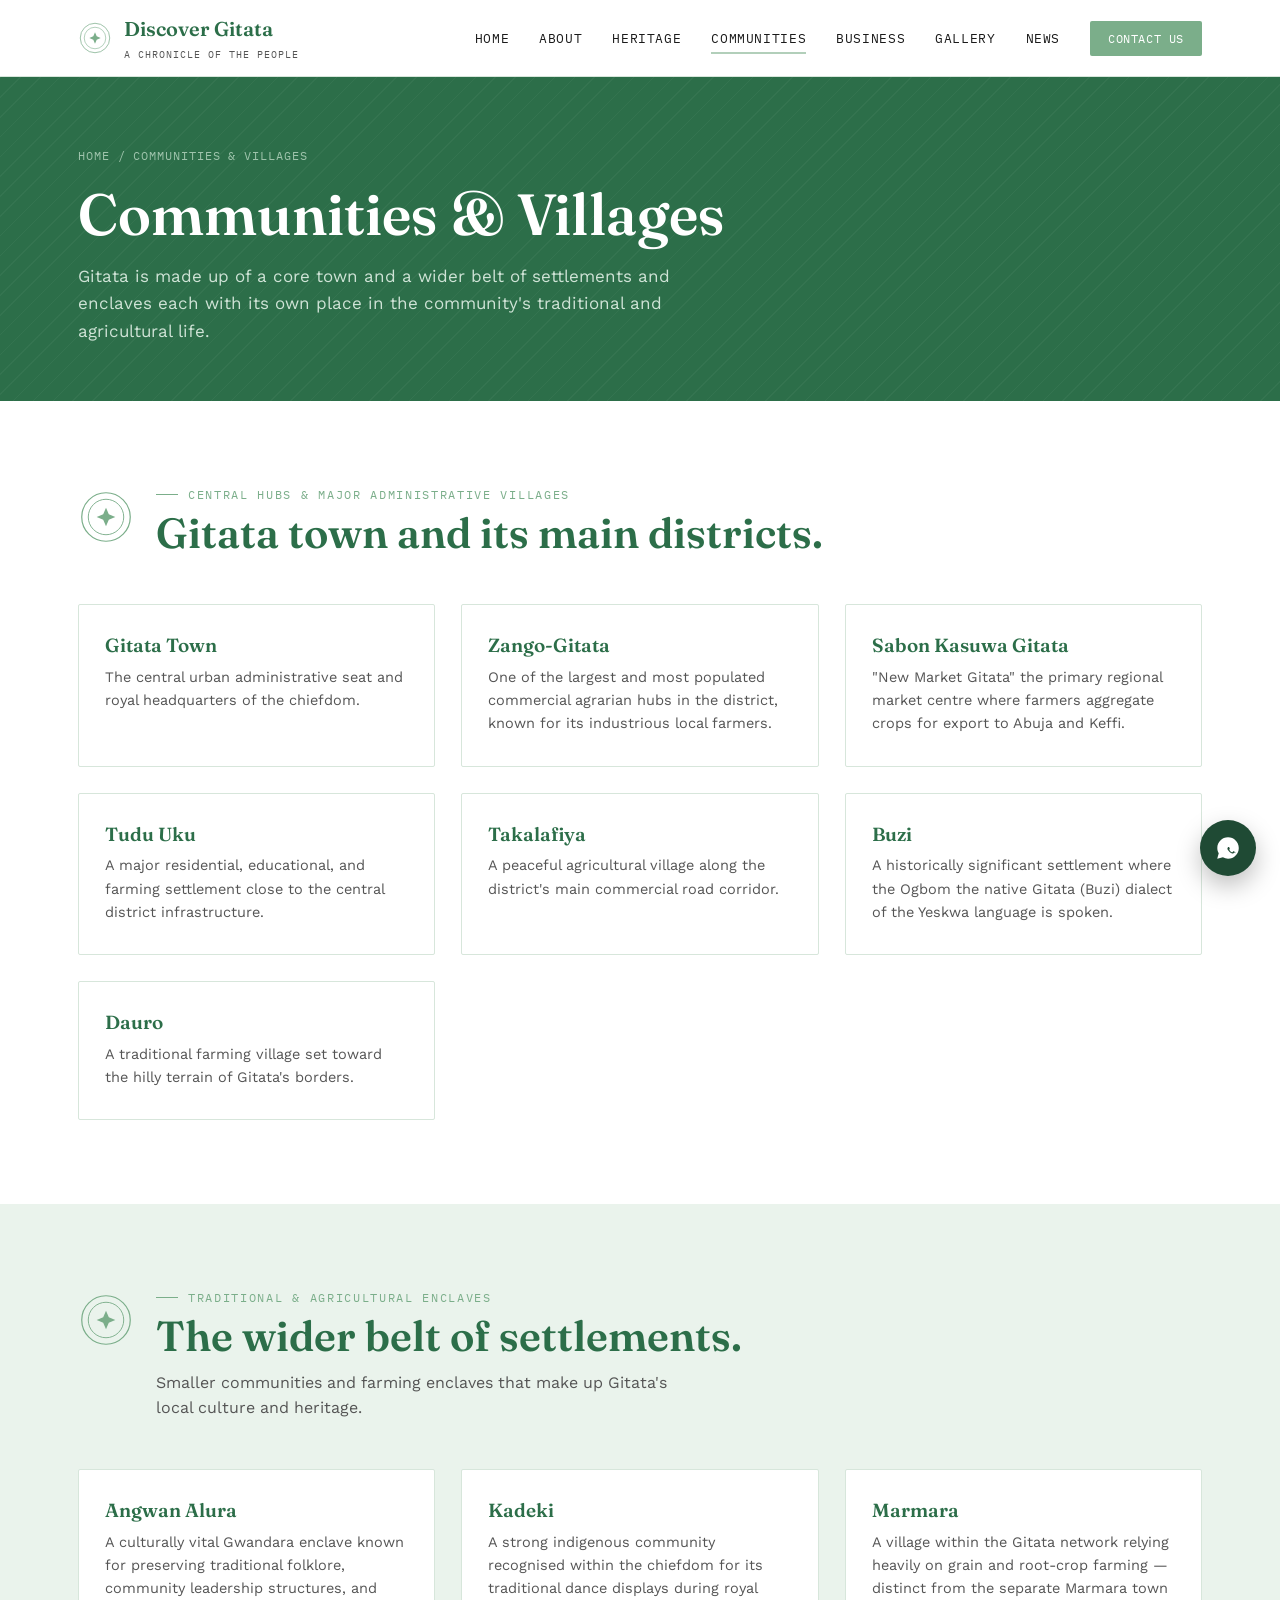
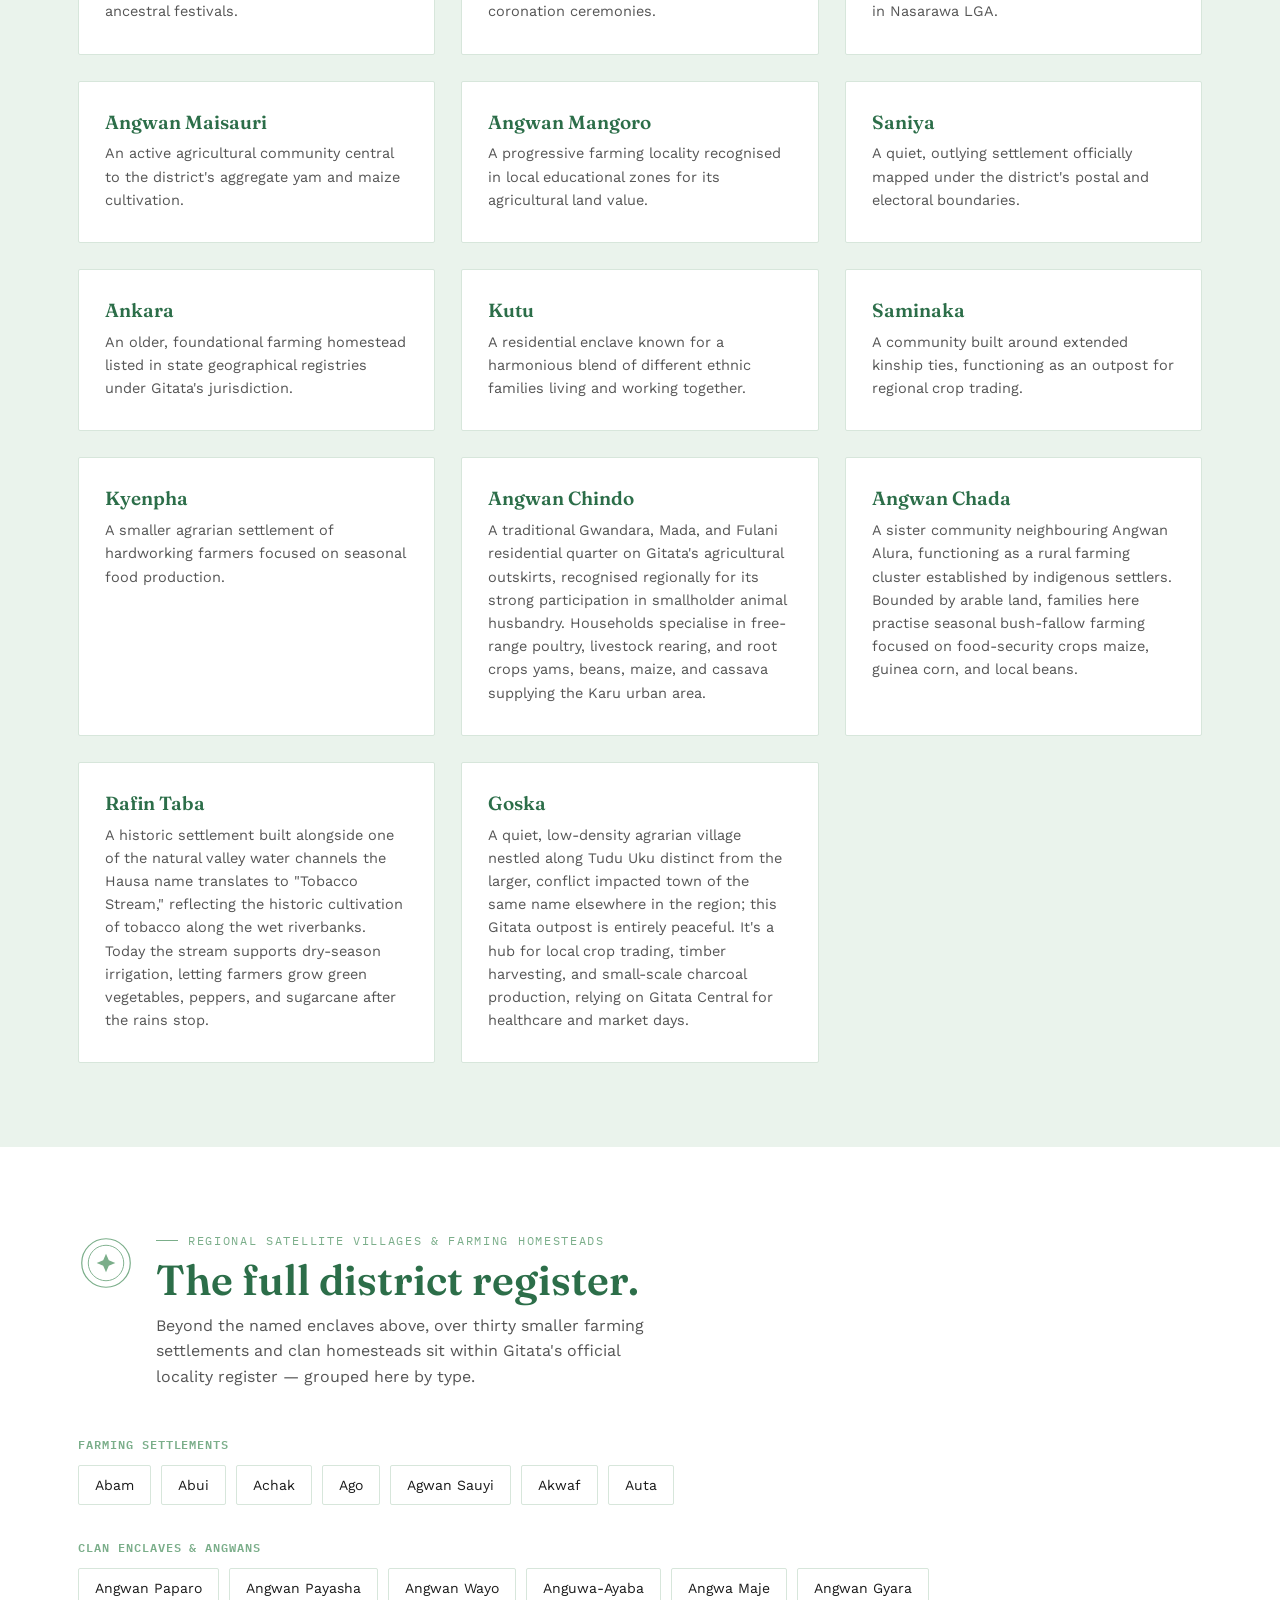
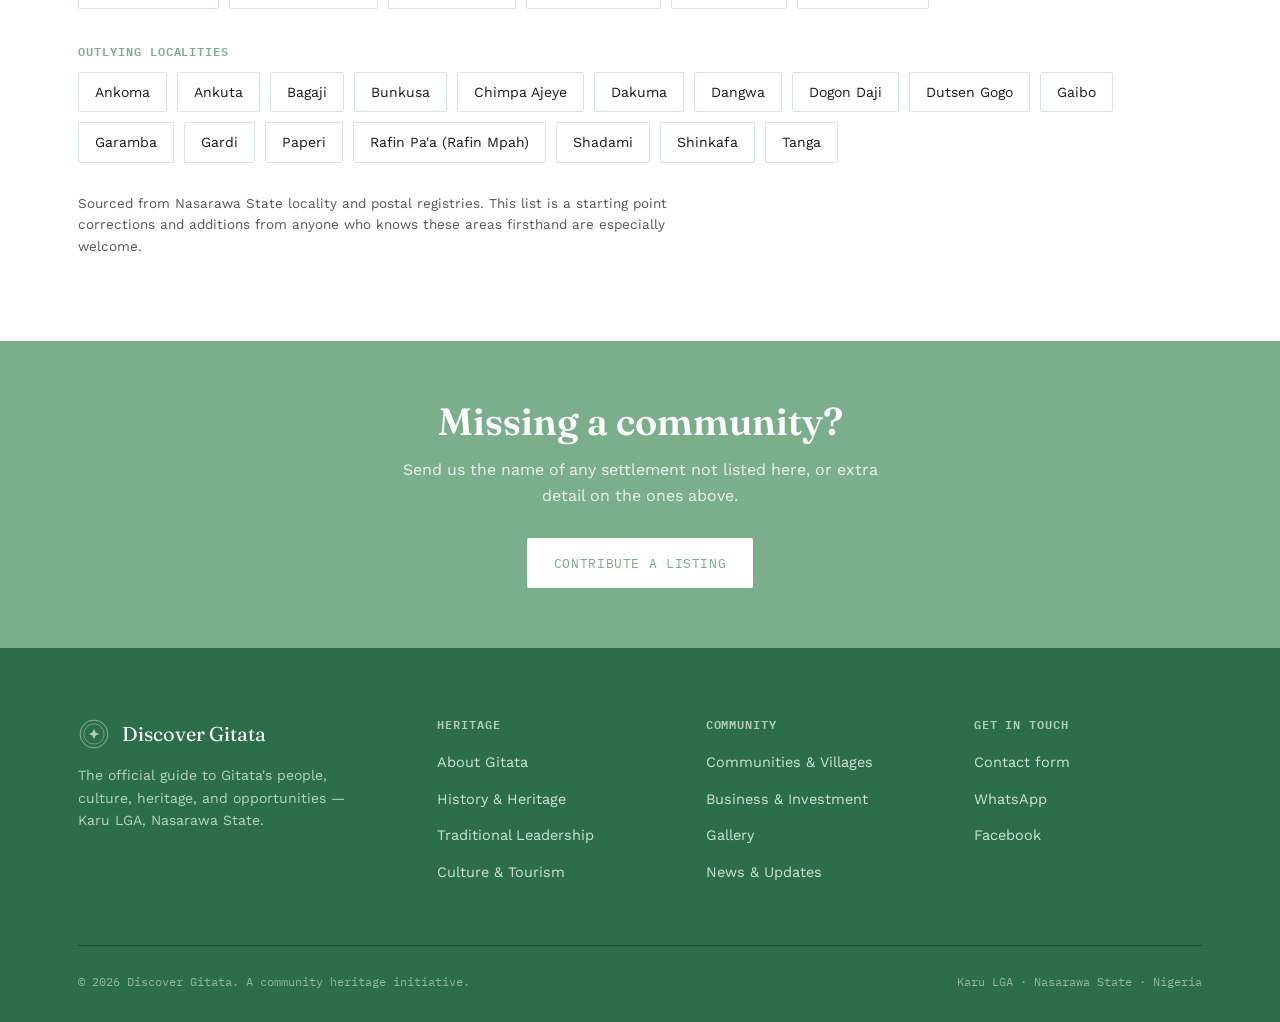
==== commit 81f05bef: "Add files via upload" ====
--- a/communities.html
+++ b/communities.html
@@ -142,7 +142,7 @@
                   color: var(--ink-soft);
                   font-weight: 400;
                 "
-                >(Tudu Uku)</span
+                
               >
             </h3>
             <p>
@@ -174,7 +174,7 @@
                   color: var(--ink-soft);
                   font-weight: 400;
                 "
-                >(Duaro)</span
+                
               >
             </h3>
             <p>
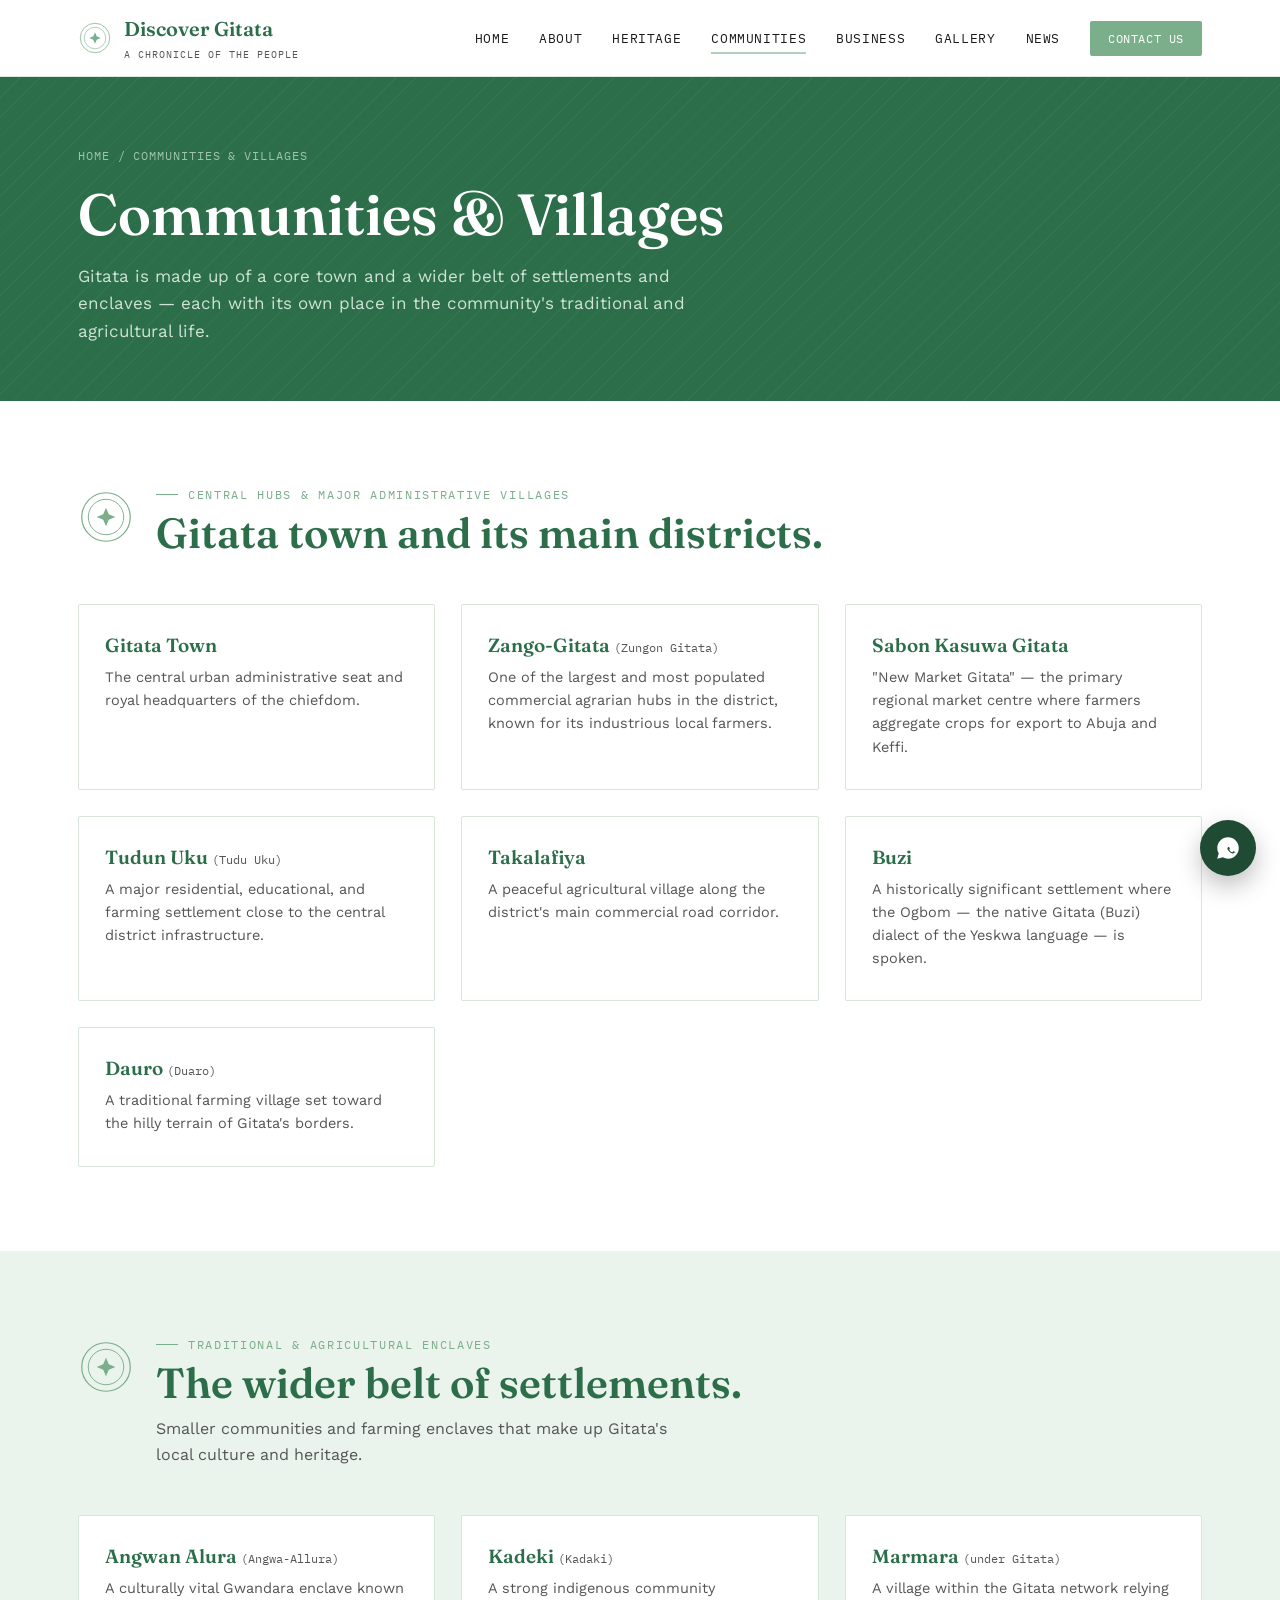
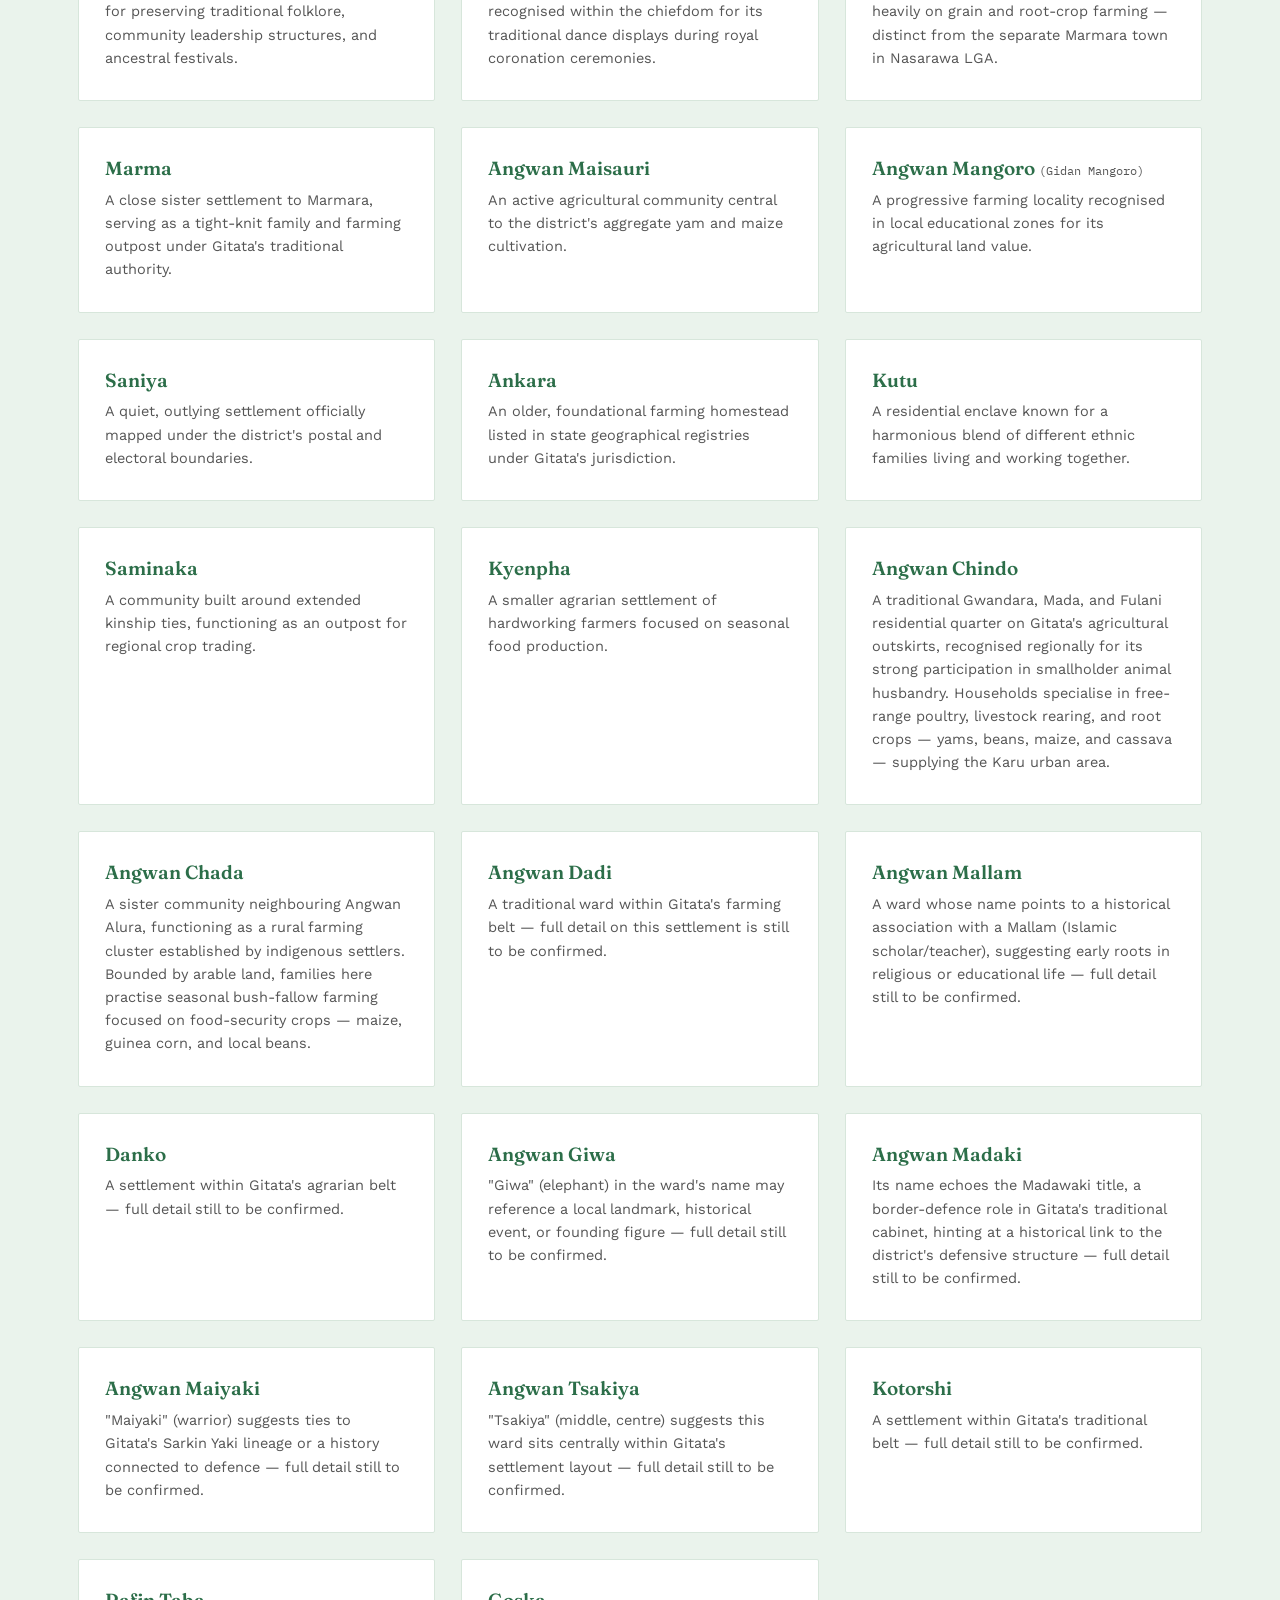
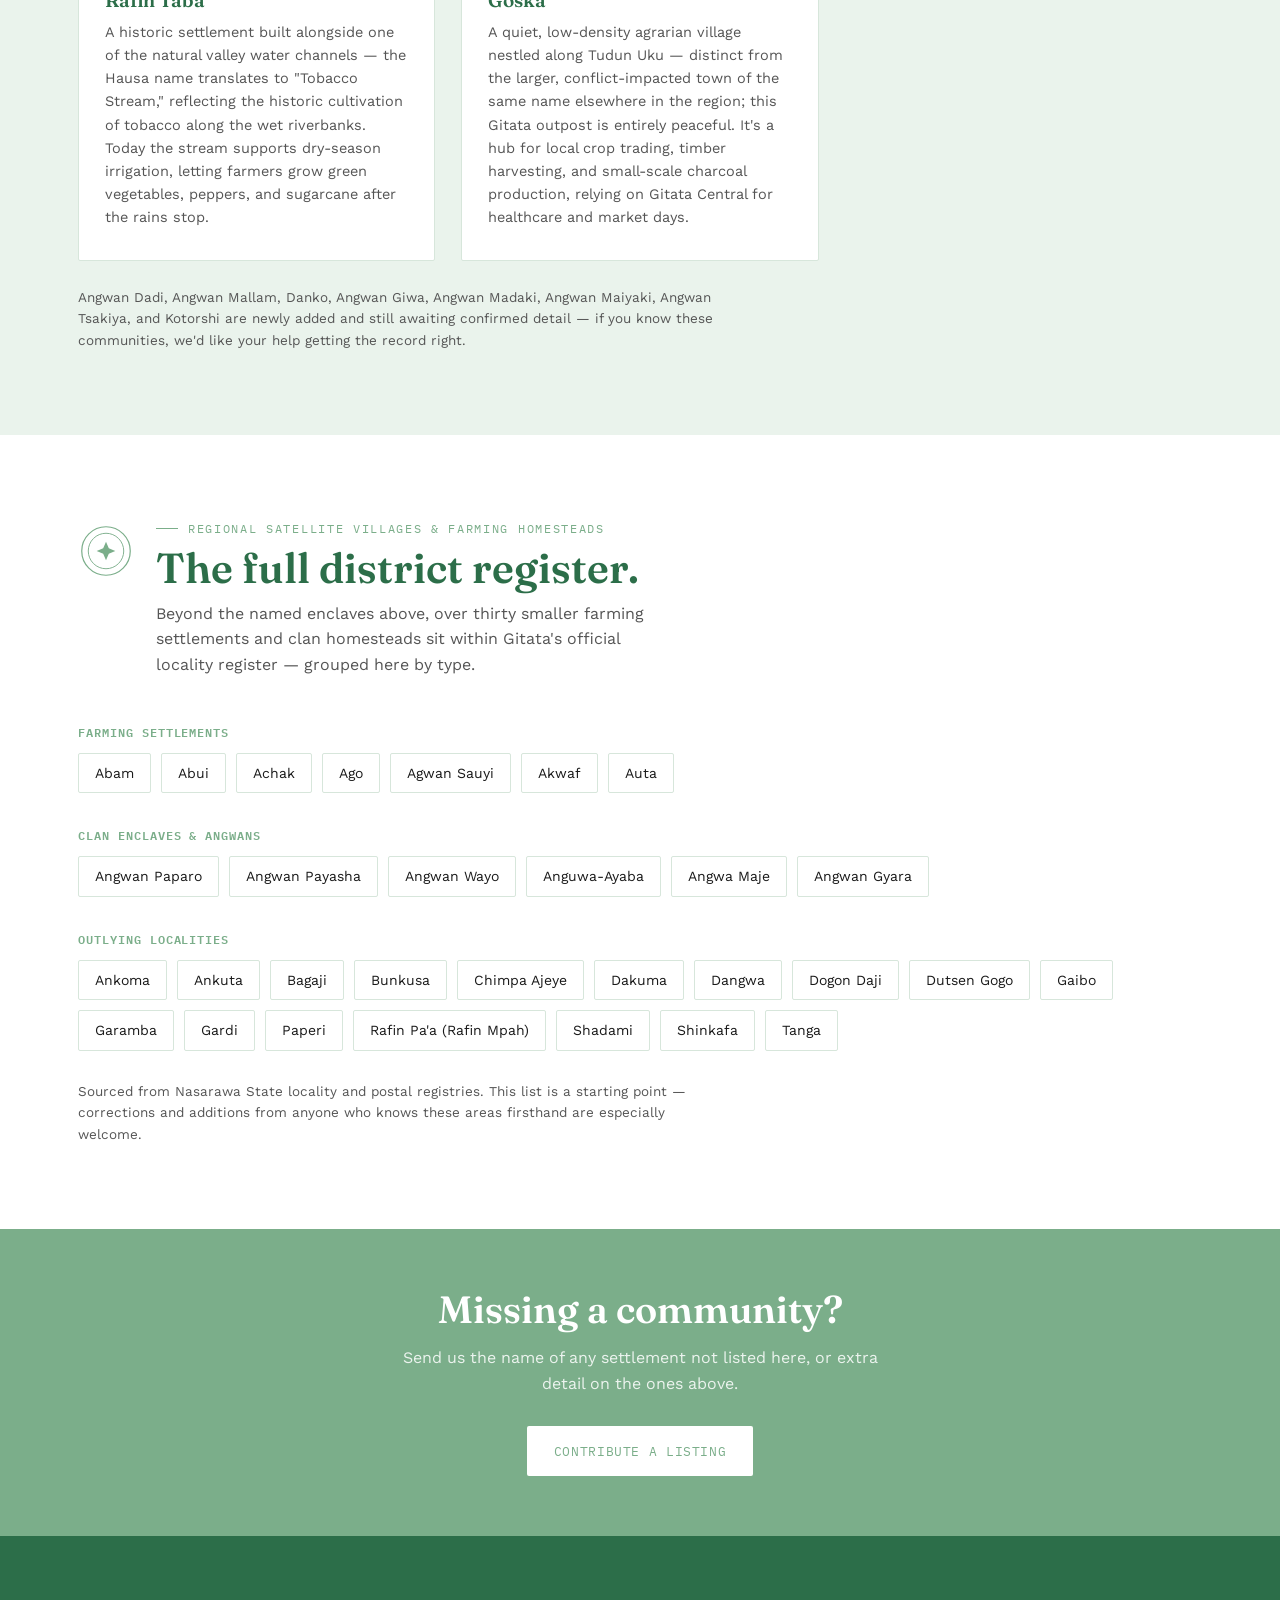
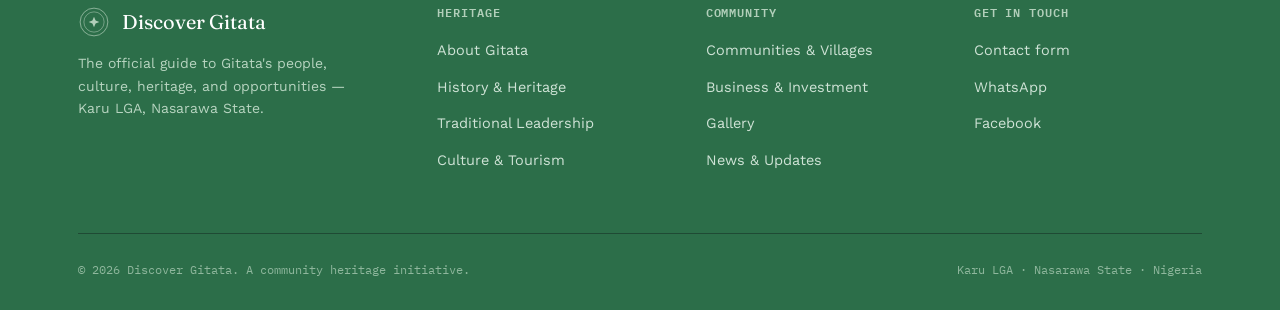
==== commit b72fe99c: "Add files via upload" ====
--- a/communities.html
+++ b/communities.html
@@ -1,604 +1,200 @@
-<!doctype html>
+<!DOCTYPE html>
 <html lang="en">
-  <head>
-    <meta charset="UTF-8" />
-    <meta name="viewport" content="width=device-width, initial-scale=1.0" />
-    <title>Communities & Villages Discover Gitata</title>
-    <meta
-      name="description"
-      content="Directory of communities and villages that make up Gitata."
-    />
-    <link rel="stylesheet" href="css/style.css" />
-  </head>
-  <body>
-    <nav class="site-nav">
-      <div class="wrap">
-        <a href="index.html" class="brand">
-          <svg
-            class="seal"
-            viewBox="0 0 60 60"
-            xmlns="http://www.w3.org/2000/svg"
-            aria-hidden="true"
-          >
-            <circle cx="30" cy="30" r="26" stroke-width="1.3" />
-            <circle cx="30" cy="30" r="19" stroke-width="1" />
-            <path
-              class="seal-core"
-              d="M30 20L33 27L40 30L33 33L30 40L27 33L20 30L27 27Z"
-            />
-          </svg>
-          <span
-            >Discover Gitata<span class="brand-sub"
-              >A Chronicle of the People</span
-            ></span
-          >
-        </a>
-        <button
-          class="nav-toggle"
-          aria-label="Toggle menu"
-          aria-expanded="false"
-        >
-          <span></span><span></span><span></span>
-        </button>
-        <ul class="nav-links">
-          <li><a href="index.html" class="nav-link">Home</a></li>
-          <li><a href="about.html" class="nav-link">About</a></li>
-          <li class="has-dropdown">
-            <a href="#" class="nav-link">Heritage</a>
-            <div class="dropdown">
-              <a href="history.html">History &amp; Heritage</a>
-              <a href="leadership.html">Traditional Leadership</a>
-              <a href="culture.html">Culture &amp; Tourism</a>
-            </div>
-          </li>
-          <li class="active">
-            <a href="communities.html" class="nav-link">Communities</a>
-          </li>
-          <li><a href="business.html" class="nav-link">Business</a></li>
-          <li><a href="gallery.html" class="nav-link">Gallery</a></li>
-          <li><a href="news.html" class="nav-link">News</a></li>
-          <li><a href="contact.html" class="nav-cta">Contact Us</a></li>
+<head>
+<meta charset="UTF-8">
+<meta name="viewport" content="width=device-width, initial-scale=1.0">
+<title>Communities & Villages — Discover Gitata</title>
+<meta name="description" content="Directory of communities and villages that make up Gitata.">
+<link rel="stylesheet" href="css/style.css">
+</head>
+<body>
+
+<nav class="site-nav">
+  <div class="wrap">
+    <a href="index.html" class="brand">
+      <svg class="seal" viewBox="0 0 60 60" xmlns="http://www.w3.org/2000/svg" aria-hidden="true">
+        <circle cx="30" cy="30" r="26" stroke-width="1.3"/>
+        <circle cx="30" cy="30" r="19" stroke-width="1"/>
+        <path class="seal-core" d="M30 20L33 27L40 30L33 33L30 40L27 33L20 30L27 27Z"/>
+      </svg>
+      <span>Discover Gitata<span class="brand-sub">A Chronicle of the People</span></span>
+    </a>
+    <button class="nav-toggle" aria-label="Toggle menu" aria-expanded="false"><span></span><span></span><span></span></button>
+    <ul class="nav-links">
+      <li><a href="index.html" class="nav-link">Home</a></li>
+      <li><a href="about.html" class="nav-link">About</a></li>
+      <li class="has-dropdown">
+        <a href="#" class="nav-link">Heritage</a>
+        <div class="dropdown">
+          <a href="history.html">History &amp; Heritage</a>
+          <a href="leadership.html">Traditional Leadership</a>
+          <a href="culture.html">Culture &amp; Tourism</a>
+        </div>
+      </li>
+      <li class="active"><a href="communities.html" class="nav-link">Communities</a></li>
+      <li><a href="business.html" class="nav-link">Business</a></li>
+      <li><a href="gallery.html" class="nav-link">Gallery</a></li>
+      <li><a href="news.html" class="nav-link">News</a></li>
+      <li><a href="contact.html" class="nav-cta">Contact Us</a></li>
+    </ul>
+  </div>
+</nav>
+
+
+<header class="sub-hero">
+  <div class="wrap">
+    <div class="crumb"><a href="index.html">Home</a> / Communities &amp; Villages</div>
+    <h1>Communities &amp; Villages</h1>
+    <p class="lede">Gitata is made up of a core town and a wider belt of settlements and enclaves — each with its own place in the community's traditional and agricultural life.</p>
+  </div>
+</header>
+
+<section>
+  <div class="wrap">
+    <div class="section-head">
+      <svg class="seal" viewBox="0 0 60 60" xmlns="http://www.w3.org/2000/svg" aria-hidden="true"><circle cx="30" cy="30" r="26" stroke-width="1.3"/><circle cx="30" cy="30" r="19" stroke-width="1"/><path class="seal-core" d="M30 20L33 27L40 30L33 33L30 40L27 33L20 30L27 27Z"/></svg>
+      <div>
+        <div class="eyebrow">Central hubs &amp; major administrative villages</div>
+        <h2>Gitata town and its main districts.</h2>
+      </div>
+    </div>
+    <div class="grid grid-3">
+      <div class="card"><h3>Gitata Town</h3><p>The central urban administrative seat and royal headquarters of the chiefdom.</p></div>
+      <div class="card"><h3>Zango-Gitata <span style="font-family:var(--f-mono); font-size:12px; color:var(--ink-soft); font-weight:400;">(Zungon Gitata)</span></h3><p>One of the largest and most populated commercial agrarian hubs in the district, known for its industrious local farmers.</p></div>
+      <div class="card"><h3>Sabon Kasuwa Gitata</h3><p>"New Market Gitata" — the primary regional market centre where farmers aggregate crops for export to Abuja and Keffi.</p></div>
+      <div class="card"><h3>Tudun Uku <span style="font-family:var(--f-mono); font-size:12px; color:var(--ink-soft); font-weight:400;">(Tudu Uku)</span></h3><p>A major residential, educational, and farming settlement close to the central district infrastructure.</p></div>
+      <div class="card"><h3>Takalafiya</h3><p>A peaceful agricultural village along the district's main commercial road corridor.</p></div>
+      <div class="card"><h3>Buzi</h3><p>A historically significant settlement where the Ogbom — the native Gitata (Buzi) dialect of the Yeskwa language — is spoken.</p></div>
+      <div class="card"><h3>Dauro <span style="font-family:var(--f-mono); font-size:12px; color:var(--ink-soft); font-weight:400;">(Duaro)</span></h3><p>A traditional farming village set toward the hilly terrain of Gitata's borders.</p></div>
+    </div>
+  </div>
+</section>
+
+<section class="section-alt">
+  <div class="wrap">
+    <div class="section-head">
+      <svg class="seal" viewBox="0 0 60 60" xmlns="http://www.w3.org/2000/svg" aria-hidden="true"><circle cx="30" cy="30" r="26" stroke-width="1.3"/><circle cx="30" cy="30" r="19" stroke-width="1"/><path class="seal-core" d="M30 20L33 27L40 30L33 33L30 40L27 33L20 30L27 27Z"/></svg>
+      <div>
+        <div class="eyebrow">Traditional &amp; agricultural enclaves</div>
+        <h2>The wider belt of settlements.</h2>
+        <p class="lede">Smaller communities and farming enclaves that make up Gitata's local culture and heritage.</p>
+      </div>
+    </div>
+    <div class="grid grid-3">
+      <div class="card"><h3>Angwan Alura <span style="font-family:var(--f-mono); font-size:12px; color:var(--ink-soft); font-weight:400;">(Angwa-Allura)</span></h3><p>A culturally vital Gwandara enclave known for preserving traditional folklore, community leadership structures, and ancestral festivals.</p></div>
+      <div class="card"><h3>Kadeki <span style="font-family:var(--f-mono); font-size:12px; color:var(--ink-soft); font-weight:400;">(Kadaki)</span></h3><p>A strong indigenous community recognised within the chiefdom for its traditional dance displays during royal coronation ceremonies.</p></div>
+      <div class="card"><h3>Marmara <span style="font-family:var(--f-mono); font-size:12px; color:var(--ink-soft); font-weight:400;">(under Gitata)</span></h3><p>A village within the Gitata network relying heavily on grain and root-crop farming — distinct from the separate Marmara town in Nasarawa LGA.</p></div>
+      <div class="card"><h3>Marma</h3><p>A close sister settlement to Marmara, serving as a tight-knit family and farming outpost under Gitata's traditional authority.</p></div>
+      <div class="card"><h3>Angwan Maisauri</h3><p>An active agricultural community central to the district's aggregate yam and maize cultivation.</p></div>
+      <div class="card"><h3>Angwan Mangoro <span style="font-family:var(--f-mono); font-size:12px; color:var(--ink-soft); font-weight:400;">(Gidan Mangoro)</span></h3><p>A progressive farming locality recognised in local educational zones for its agricultural land value.</p></div>
+      <div class="card"><h3>Saniya</h3><p>A quiet, outlying settlement officially mapped under the district's postal and electoral boundaries.</p></div>
+      <div class="card"><h3>Ankara</h3><p>An older, foundational farming homestead listed in state geographical registries under Gitata's jurisdiction.</p></div>
+      <div class="card"><h3>Kutu</h3><p>A residential enclave known for a harmonious blend of different ethnic families living and working together.</p></div>
+      <div class="card"><h3>Saminaka</h3><p>A community built around extended kinship ties, functioning as an outpost for regional crop trading.</p></div>
+      <div class="card"><h3>Kyenpha</h3><p>A smaller agrarian settlement of hardworking farmers focused on seasonal food production.</p></div>
+      <div class="card"><h3>Angwan Chindo</h3><p>A traditional Gwandara, Mada, and Fulani residential quarter on Gitata's agricultural outskirts, recognised regionally for its strong participation in smallholder animal husbandry. Households specialise in free-range poultry, livestock rearing, and root crops — yams, beans, maize, and cassava — supplying the Karu urban area.</p></div>
+      <div class="card"><h3>Angwan Chada</h3><p>A sister community neighbouring Angwan Alura, functioning as a rural farming cluster established by indigenous settlers. Bounded by arable land, families here practise seasonal bush-fallow farming focused on food-security crops — maize, guinea corn, and local beans.</p></div>
+      <div class="card"><h3>Angwan Dadi</h3><p>A traditional ward within Gitata's farming belt — full detail on this settlement is still to be confirmed.</p></div>
+      <div class="card"><h3>Angwan Mallam</h3><p>A ward whose name points to a historical association with a Mallam (Islamic scholar/teacher), suggesting early roots in religious or educational life — full detail still to be confirmed.</p></div>
+      <div class="card"><h3>Danko</h3><p>A settlement within Gitata's agrarian belt — full detail still to be confirmed.</p></div>
+      <div class="card"><h3>Angwan Giwa</h3><p>"Giwa" (elephant) in the ward's name may reference a local landmark, historical event, or founding figure — full detail still to be confirmed.</p></div>
+      <div class="card"><h3>Angwan Madaki</h3><p>Its name echoes the Madawaki title, a border-defence role in Gitata's traditional cabinet, hinting at a historical link to the district's defensive structure — full detail still to be confirmed.</p></div>
+      <div class="card"><h3>Angwan Maiyaki</h3><p>"Maiyaki" (warrior) suggests ties to Gitata's Sarkin Yaki lineage or a history connected to defence — full detail still to be confirmed.</p></div>
+      <div class="card"><h3>Angwan Tsakiya</h3><p>"Tsakiya" (middle, centre) suggests this ward sits centrally within Gitata's settlement layout — full detail still to be confirmed.</p></div>
+      <div class="card"><h3>Kotorshi</h3><p>A settlement within Gitata's traditional belt — full detail still to be confirmed.</p></div>
+      <div class="card"><h3>Rafin Taba</h3><p>A historic settlement built alongside one of the natural valley water channels — the Hausa name translates to "Tobacco Stream," reflecting the historic cultivation of tobacco along the wet riverbanks. Today the stream supports dry-season irrigation, letting farmers grow green vegetables, peppers, and sugarcane after the rains stop.</p></div>
+      <div class="card"><h3>Goska</h3><p>A quiet, low-density agrarian village nestled along Tudun Uku — distinct from the larger, conflict-impacted town of the same name elsewhere in the region; this Gitata outpost is entirely peaceful. It's a hub for local crop trading, timber harvesting, and small-scale charcoal production, relying on Gitata Central for healthcare and market days.</p></div>
+    </div>
+    <p style="margin-top:26px; color:var(--ink-soft); max-width:640px; font-size:13.5px;">Angwan Dadi, Angwan Mallam, Danko, Angwan Giwa, Angwan Madaki, Angwan Maiyaki, Angwan Tsakiya, and Kotorshi are newly added and still awaiting confirmed detail — if you know these communities, we'd like your help getting the record right.</p>
+  </div>
+</section>
+
+<section>
+  <div class="wrap">
+    <div class="section-head">
+      <svg class="seal" viewBox="0 0 60 60" xmlns="http://www.w3.org/2000/svg" aria-hidden="true"><circle cx="30" cy="30" r="26" stroke-width="1.3"/><circle cx="30" cy="30" r="19" stroke-width="1"/><path class="seal-core" d="M30 20L33 27L40 30L33 33L30 40L27 33L20 30L27 27Z"/></svg>
+      <div>
+        <div class="eyebrow">Regional satellite villages &amp; farming homesteads</div>
+        <h2>The full district register.</h2>
+        <p class="lede">Beyond the named enclaves above, over thirty smaller farming settlements and clan homesteads sit within Gitata's official locality register — grouped here by type.</p>
+      </div>
+    </div>
+
+    <h4 style="font-family:var(--f-mono); font-size:12px; letter-spacing:.08em; text-transform:uppercase; color:var(--laterite); margin-bottom:14px;">Farming settlements</h4>
+    <div style="display:flex; flex-wrap:wrap; gap:10px; margin-bottom:36px;">
+      <span class="settlement-tag">Abam</span><span class="settlement-tag">Abui</span><span class="settlement-tag">Achak</span><span class="settlement-tag">Ago</span><span class="settlement-tag">Agwan Sauyi</span><span class="settlement-tag">Akwaf</span><span class="settlement-tag">Auta</span>
+    </div>
+
+    <h4 style="font-family:var(--f-mono); font-size:12px; letter-spacing:.08em; text-transform:uppercase; color:var(--laterite); margin-bottom:14px;">Clan enclaves &amp; angwans</h4>
+    <div style="display:flex; flex-wrap:wrap; gap:10px; margin-bottom:36px;">
+      <span class="settlement-tag">Angwan Paparo</span><span class="settlement-tag">Angwan Payasha</span><span class="settlement-tag">Angwan Wayo</span><span class="settlement-tag">Anguwa-Ayaba</span><span class="settlement-tag">Angwa Maje</span><span class="settlement-tag">Angwan Gyara</span>
+    </div>
+
+    <h4 style="font-family:var(--f-mono); font-size:12px; letter-spacing:.08em; text-transform:uppercase; color:var(--laterite); margin-bottom:14px;">Outlying localities</h4>
+    <div style="display:flex; flex-wrap:wrap; gap:10px;">
+      <span class="settlement-tag">Ankoma</span><span class="settlement-tag">Ankuta</span><span class="settlement-tag">Bagaji</span><span class="settlement-tag">Bunkusa</span><span class="settlement-tag">Chimpa Ajeye</span><span class="settlement-tag">Dakuma</span><span class="settlement-tag">Dangwa</span><span class="settlement-tag">Dogon Daji</span><span class="settlement-tag">Dutsen Gogo</span><span class="settlement-tag">Gaibo</span><span class="settlement-tag">Garamba</span><span class="settlement-tag">Gardi</span><span class="settlement-tag">Paperi</span><span class="settlement-tag">Rafin Pa'a (Rafin Mpah)</span><span class="settlement-tag">Shadami</span><span class="settlement-tag">Shinkafa</span><span class="settlement-tag">Tanga</span>
+    </div>
+
+    <p style="margin-top:30px; color:var(--ink-soft); max-width:640px; font-size:13.5px;">Sourced from Nasarawa State locality and postal registries. This list is a starting point — corrections and additions from anyone who knows these areas firsthand are especially welcome.</p>
+  </div>
+</section>
+
+<section class="cta-band">
+  <div class="wrap">
+    <h2>Missing a community?</h2>
+    <p class="lede">Send us the name of any settlement not listed here, or extra detail on the ones above.</p>
+    <a href="contact.html" class="btn" style="background:#fff; color:var(--laterite);">Contribute a listing</a>
+  </div>
+</section>
+
+
+<footer>
+  <div class="wrap">
+    <div class="footer-grid">
+      <div>
+        <div class="footer-brand">
+          <svg class="seal" viewBox="0 0 60 60" xmlns="http://www.w3.org/2000/svg" aria-hidden="true"><circle cx="30" cy="30" r="26" stroke-width="1.3"/><circle cx="30" cy="30" r="19" stroke-width="1"/><path class="seal-core" d="M30 20L33 27L40 30L33 33L30 40L27 33L20 30L27 27Z"/></svg>
+          <span>Discover Gitata</span>
+        </div>
+        <p>The official guide to Gitata's people, culture, heritage, and opportunities — Karu LGA, Nasarawa State.</p>
+      </div>
+      <div>
+        <h4>Heritage</h4>
+        <ul class="footer-links">
+          <li><a href="about.html">About Gitata</a></li>
+          <li><a href="history.html">History &amp; Heritage</a></li>
+          <li><a href="leadership.html">Traditional Leadership</a></li>
+          <li><a href="culture.html">Culture &amp; Tourism</a></li>
         </ul>
       </div>
-    </nav>
-
-    <header class="sub-hero">
-      <div class="wrap">
-        <div class="crumb">
-          <a href="index.html">Home</a> / Communities &amp; Villages
-        </div>
-        <h1>Communities &amp; Villages</h1>
-        <p class="lede">
-          Gitata is made up of a core town and a wider belt of settlements and
-          enclaves each with its own place in the community's traditional and
-          agricultural life.
-        </p>
-      </div>
-    </header>
-
-    <section>
-      <div class="wrap">
-        <div class="section-head">
-          <svg
-            class="seal"
-            viewBox="0 0 60 60"
-            xmlns="http://www.w3.org/2000/svg"
-            aria-hidden="true"
-          >
-            <circle cx="30" cy="30" r="26" stroke-width="1.3" />
-            <circle cx="30" cy="30" r="19" stroke-width="1" />
-            <path
-              class="seal-core"
-              d="M30 20L33 27L40 30L33 33L30 40L27 33L20 30L27 27Z"
-            />
-          </svg>
-          <div>
-            <div class="eyebrow">
-              Central hubs &amp; major administrative villages
-            </div>
-            <h2>Gitata town and its main districts.</h2>
-          </div>
-        </div>
-        <div class="grid grid-3">
-          <div class="card">
-            <h3>Gitata Town</h3>
-            <p>
-              The central urban administrative seat and royal headquarters of
-              the chiefdom.
-            </p>
-          </div>
-          <div class="card">
-            <h3>
-              Zango-Gitata
-              <span
-                style="
-                  font-family: var(--f-mono);
-                  font-size: 12px;
-                  color: var(--ink-soft);
-                  font-weight: 400;
-                "
-                
-              >
-            </h3>
-            <p>
-              One of the largest and most populated commercial agrarian hubs in
-              the district, known for its industrious local farmers.
-            </p>
-          </div>
-          <div class="card">
-            <h3>Sabon Kasuwa Gitata</h3>
-            <p>
-              "New Market Gitata" the primary regional market centre where
-              farmers aggregate crops for export to Abuja and Keffi.
-            </p>
-          </div>
-          <div class="card">
-            <h3>
-              Tudu Uku
-              <span
-                style="
-                  font-family: var(--f-mono);
-                  font-size: 12px;
-                  color: var(--ink-soft);
-                  font-weight: 400;
-                "
-                
-              >
-            </h3>
-            <p>
-              A major residential, educational, and farming settlement close to
-              the central district infrastructure.
-            </p>
-          </div>
-          <div class="card">
-            <h3>Takalafiya</h3>
-            <p>
-              A peaceful agricultural village along the district's main
-              commercial road corridor.
-            </p>
-          </div>
-          <div class="card">
-            <h3>Buzi</h3>
-            <p>
-              A historically significant settlement where the Ogbom the native
-              Gitata (Buzi) dialect of the Yeskwa language is spoken.
-            </p>
-          </div>
-          <div class="card">
-            <h3>
-              Dauro
-              <span
-                style="
-                  font-family: var(--f-mono);
-                  font-size: 12px;
-                  color: var(--ink-soft);
-                  font-weight: 400;
-                "
-                
-              >
-            </h3>
-            <p>
-              A traditional farming village set toward the hilly terrain of
-              Gitata's borders.
-            </p>
-          </div>
-        </div>
-      </div>
-    </section>
-
-    <section class="section-alt">
-      <div class="wrap">
-        <div class="section-head">
-          <svg
-            class="seal"
-            viewBox="0 0 60 60"
-            xmlns="http://www.w3.org/2000/svg"
-            aria-hidden="true"
-          >
-            <circle cx="30" cy="30" r="26" stroke-width="1.3" />
-            <circle cx="30" cy="30" r="19" stroke-width="1" />
-            <path
-              class="seal-core"
-              d="M30 20L33 27L40 30L33 33L30 40L27 33L20 30L27 27Z"
-            />
-          </svg>
-          <div>
-            <div class="eyebrow">Traditional &amp; agricultural enclaves</div>
-            <h2>The wider belt of settlements.</h2>
-            <p class="lede">
-              Smaller communities and farming enclaves that make up Gitata's
-              local culture and heritage.
-            </p>
-          </div>
-        </div>
-        <div class="grid grid-3">
-          <div class="card">
-            <h3>
-              Angwan Alura
-              <span
-                style="
-                  font-family: var(--f-mono);
-                  font-size: 12px;
-                  color: var(--ink-soft);
-                  font-weight: 400;
-                "
-                
-              >
-            </h3>
-            <p>
-              A culturally vital Gwandara enclave known for preserving
-              traditional folklore, community leadership structures, and
-              ancestral festivals.
-            </p>
-          </div>
-          <div class="card">
-            <h3>
-              Kadeki
-              <span
-                style="
-                  font-family: var(--f-mono);
-                  font-size: 12px;
-                  color: var(--ink-soft);
-                  font-weight: 400;
-                "
-                
-              >
-            </h3>
-            <p>
-              A strong indigenous community recognised within the chiefdom for
-              its traditional dance displays during royal coronation ceremonies.
-            </p>
-          </div>
-          <div class="card">
-            <h3>
-              Marmara
-              <span
-                style="
-                  font-family: var(--f-mono);
-                  font-size: 12px;
-                  color: var(--ink-soft);
-                  font-weight: 400;
-                "
-              >
-            </h3>
-            <p>
-              A village within the Gitata network relying heavily on grain and
-              root-crop farming — distinct from the separate Marmara town in
-              Nasarawa LGA.
-            </p>
-          </div>
-          <div class="card">
-            <h3>Angwan Maisauri</h3>
-            <p>
-              An active agricultural community central to the district's
-              aggregate yam and maize cultivation.
-            </p>
-          </div>
-          <div class="card">
-            <h3>
-              Angwan Mangoro
-              <span
-                style="
-                  font-family: var(--f-mono);
-                  font-size: 12px;
-                  color: var(--ink-soft);
-                  font-weight: 400;
-                "
-              >
-            </h3>
-            <p>
-              A progressive farming locality recognised in local educational
-              zones for its agricultural land value.
-            </p>
-          </div>
-          <div class="card">
-            <h3>Saniya</h3>
-            <p>
-              A quiet, outlying settlement officially mapped under the
-              district's postal and electoral boundaries.
-            </p>
-          </div>
-          <div class="card">
-            <h3>Ankara</h3>
-            <p>
-              An older, foundational farming homestead listed in state
-              geographical registries under Gitata's jurisdiction.
-            </p>
-          </div>
-          <div class="card">
-            <h3>Kutu</h3>
-            <p>
-              A residential enclave known for a harmonious blend of different
-              ethnic families living and working together.
-            </p>
-          </div>
-          <div class="card">
-            <h3>Saminaka</h3>
-            <p>
-              A community built around extended kinship ties, functioning as an
-              outpost for regional crop trading.
-            </p>
-          </div>
-          <div class="card">
-            <h3>Kyenpha</h3>
-            <p>
-              A smaller agrarian settlement of hardworking farmers focused on
-              seasonal food production.
-            </p>
-          </div>
-          <div class="card">
-            <h3>Angwan Chindo</h3>
-            <p>
-              A traditional Gwandara, Mada, and Fulani residential quarter on
-              Gitata's agricultural outskirts, recognised regionally for its
-              strong participation in smallholder animal husbandry. Households
-              specialise in free-range poultry, livestock rearing, and root
-              crops yams, beans, maize, and cassava supplying the Karu urban
-              area.
-            </p>
-          </div>
-          <div class="card">
-            <h3>Angwan Chada</h3>
-            <p>
-              A sister community neighbouring Angwan Alura, functioning as a
-              rural farming cluster established by indigenous settlers. Bounded
-              by arable land, families here practise seasonal bush-fallow
-              farming focused on food-security crops maize, guinea corn, and
-              local beans.
-            </p>
-          </div>
-          <div class="card">
-            <h3>Rafin Taba</h3>
-            <p>
-              A historic settlement built alongside one of the natural valley
-              water channels the Hausa name translates to "Tobacco Stream,"
-              reflecting the historic cultivation of tobacco along the wet
-              riverbanks. Today the stream supports dry-season irrigation,
-              letting farmers grow green vegetables, peppers, and sugarcane
-              after the rains stop.
-            </p>
-          </div>
-          <div class="card">
-            <h3>Goska</h3>
-            <p>
-              A quiet, low-density agrarian village nestled along Tudu Uku
-              distinct from the larger, conflict impacted town of the same name
-              elsewhere in the region; this Gitata outpost is entirely peaceful.
-              It's a hub for local crop trading, timber harvesting, and
-              small-scale charcoal production, relying on Gitata Central for
-              healthcare and market days.
-            </p>
-          </div>
-        </div>
-      </div>
-    </section>
-
-    <section>
-      <div class="wrap">
-        <div class="section-head">
-          <svg
-            class="seal"
-            viewBox="0 0 60 60"
-            xmlns="http://www.w3.org/2000/svg"
-            aria-hidden="true"
-          >
-            <circle cx="30" cy="30" r="26" stroke-width="1.3" />
-            <circle cx="30" cy="30" r="19" stroke-width="1" />
-            <path
-              class="seal-core"
-              d="M30 20L33 27L40 30L33 33L30 40L27 33L20 30L27 27Z"
-            />
-          </svg>
-          <div>
-            <div class="eyebrow">
-              Regional satellite villages &amp; farming homesteads
-            </div>
-            <h2>The full district register.</h2>
-            <p class="lede">
-              Beyond the named enclaves above, over thirty smaller farming
-              settlements and clan homesteads sit within Gitata's official
-              locality register — grouped here by type.
-            </p>
-          </div>
-        </div>
-
-        <h4
-          style="
-            font-family: var(--f-mono);
-            font-size: 12px;
-            letter-spacing: 0.08em;
-            text-transform: uppercase;
-            color: var(--laterite);
-            margin-bottom: 14px;
-          "
-        >
-          Farming settlements
-        </h4>
-        <div
-          style="display: flex; flex-wrap: wrap; gap: 10px; margin-bottom: 36px"
-        >
-          <span class="settlement-tag">Abam</span
-          ><span class="settlement-tag">Abui</span
-          ><span class="settlement-tag">Achak</span
-          ><span class="settlement-tag">Ago</span
-          ><span class="settlement-tag">Agwan Sauyi</span
-          ><span class="settlement-tag">Akwaf</span
-          ><span class="settlement-tag">Auta</span>
-        </div>
-
-        <h4
-          style="
-            font-family: var(--f-mono);
-            font-size: 12px;
-            letter-spacing: 0.08em;
-            text-transform: uppercase;
-            color: var(--laterite);
-            margin-bottom: 14px;
-          "
-        >
-          Clan enclaves &amp; angwans
-        </h4>
-        <div
-          style="display: flex; flex-wrap: wrap; gap: 10px; margin-bottom: 36px"
-        >
-          <span class="settlement-tag">Angwan Paparo</span
-          ><span class="settlement-tag">Angwan Payasha</span
-          ><span class="settlement-tag">Angwan Wayo</span
-          ><span class="settlement-tag">Anguwa-Ayaba</span
-          ><span class="settlement-tag">Angwa Maje</span
-          ><span class="settlement-tag">Angwan Gyara</span>
-        </div>
-
-        <h4
-          style="
-            font-family: var(--f-mono);
-            font-size: 12px;
-            letter-spacing: 0.08em;
-            text-transform: uppercase;
-            color: var(--laterite);
-            margin-bottom: 14px;
-          "
-        >
-          Outlying localities
-        </h4>
-        <div style="display: flex; flex-wrap: wrap; gap: 10px">
-          <span class="settlement-tag">Ankoma</span
-          ><span class="settlement-tag">Ankuta</span
-          ><span class="settlement-tag">Bagaji</span
-          ><span class="settlement-tag">Bunkusa</span
-          ><span class="settlement-tag">Chimpa Ajeye</span
-          ><span class="settlement-tag">Dakuma</span
-          ><span class="settlement-tag">Dangwa</span
-          ><span class="settlement-tag">Dogon Daji</span
-          ><span class="settlement-tag">Dutsen Gogo</span
-          ><span class="settlement-tag">Gaibo</span
-          ><span class="settlement-tag">Garamba</span
-          ><span class="settlement-tag">Gardi</span
-          ><span class="settlement-tag">Paperi</span
-          ><span class="settlement-tag">Rafin Pa'a (Rafin Mpah)</span
-          ><span class="settlement-tag">Shadami</span
-          ><span class="settlement-tag">Shinkafa</span
-          ><span class="settlement-tag">Tanga</span>
-        </div>
-
-        <p
-          style="
-            margin-top: 30px;
-            color: var(--ink-soft);
-            max-width: 640px;
-            font-size: 13.5px;
-          "
-        >
-          Sourced from Nasarawa State locality and postal registries. This list
-          is a starting point corrections and additions from anyone who knows
-          these areas firsthand are especially welcome.
-        </p>
-      </div>
-    </section>
-
-    <section class="cta-band">
-      <div class="wrap">
-        <h2>Missing a community?</h2>
-        <p class="lede">
-          Send us the name of any settlement not listed here, or extra detail on
-          the ones above.
-        </p>
-        <a
-          href="contact.html"
-          class="btn"
-          style="background: #fff; color: var(--laterite)"
-          >Contribute a listing</a
-        >
-      </div>
-    </section>
-
-    <footer>
-      <div class="wrap">
-        <div class="footer-grid">
-          <div>
-            <div class="footer-brand">
-              <svg
-                class="seal"
-                viewBox="0 0 60 60"
-                xmlns="http://www.w3.org/2000/svg"
-                aria-hidden="true"
-              >
-                <circle cx="30" cy="30" r="26" stroke-width="1.3" />
-                <circle cx="30" cy="30" r="19" stroke-width="1" />
-                <path
-                  class="seal-core"
-                  d="M30 20L33 27L40 30L33 33L30 40L27 33L20 30L27 27Z"
-                />
-              </svg>
-              <span>Discover Gitata</span>
-            </div>
-            <p>
-              The official guide to Gitata's people, culture, heritage, and
-              opportunities — Karu LGA, Nasarawa State.
-            </p>
-          </div>
-          <div>
-            <h4>Heritage</h4>
-            <ul class="footer-links">
-              <li><a href="about.html">About Gitata</a></li>
-              <li><a href="history.html">History &amp; Heritage</a></li>
-              <li><a href="leadership.html">Traditional Leadership</a></li>
-              <li><a href="culture.html">Culture &amp; Tourism</a></li>
-            </ul>
-          </div>
-          <div>
-            <h4>Community</h4>
-            <ul class="footer-links">
-              <li><a href="communities.html">Communities &amp; Villages</a></li>
-              <li><a href="business.html">Business &amp; Investment</a></li>
-              <li><a href="gallery.html">Gallery</a></li>
-              <li><a href="news.html">News &amp; Updates</a></li>
-            </ul>
-          </div>
-          <div>
-            <h4>Get in touch</h4>
-            <ul class="footer-links">
-              <li><a href="contact.html">Contact form</a></li>
-              <li>
-                <a
-                  href="https://wa.me/2349159329638"
-                  target="_blank"
-                  rel="noopener"
-                  >WhatsApp</a
-                >
-              </li>
-              <li>
-                <a
-                  href="https://www.facebook.com/share/1D8crczQYN/"
-                  target="_blank"
-                  rel="noopener"
-                  >Facebook</a
-                >
-              </li>
-            </ul>
-          </div>
-        </div>
-        <div class="footer-bottom">
-          <span>© 2026 Discover Gitata. A community heritage initiative.</span>
-          <span>Karu LGA · Nasarawa State · Nigeria</span>
-        </div>
-      </div>
-    </footer>
-
-    <a
-      class="wa-float"
-      href="https://wa.me/2349159329638"
-      target="_blank"
-      rel="noopener"
-      aria-label="Chat on WhatsApp"
-    >
-      <svg width="26" height="26" viewBox="0 0 24 24" fill="#fff">
-        <path
-          d="M12.04 2C6.58 2 2.13 6.45 2.13 11.91c0 1.75.46 3.46 1.32 4.96L2.05 22l5.25-1.38a9.9 9.9 0 0 0 4.74 1.2h.01c5.46 0 9.91-4.45 9.91-9.91C21.96 6.45 17.5 2 12.04 2Zm5.79 14a1.6 1.6 0 0 1-1.11.98c-.29.06-.66.11-1.9-.4-1.6-.66-2.63-2.28-2.71-2.39-.08-.11-.65-.86-.65-1.65s.41-1.17.56-1.33c.14-.16.31-.2.42-.2h.3c.1 0 .23-.02.36.28.14.32.47 1.11.51 1.19.04.08.07.18.01.29-.06.11-.09.18-.18.27-.09.1-.19.22-.27.3-.09.09-.19.19-.08.37.11.19.49.81 1.05 1.31.72.65 1.33.85 1.52.94.19.09.3.08.41-.05.11-.13.47-.55.6-.74.13-.19.25-.16.42-.1.17.06 1.08.51 1.27.6.19.09.32.14.36.22.05.08.05.44-.1.87Z"
-        />
-      </svg>
-    </a>
-
-    <script src="js/main.js"></script>
-  </body>
+      <div>
+        <h4>Community</h4>
+        <ul class="footer-links">
+          <li><a href="communities.html">Communities &amp; Villages</a></li>
+          <li><a href="business.html">Business &amp; Investment</a></li>
+          <li><a href="gallery.html">Gallery</a></li>
+          <li><a href="news.html">News &amp; Updates</a></li>
+        </ul>
+      </div>
+      <div>
+        <h4>Get in touch</h4>
+        <ul class="footer-links">
+          <li><a href="contact.html">Contact form</a></li>
+          <li><a href="https://wa.me/2349159329638" target="_blank" rel="noopener">WhatsApp</a></li><li><a href="https://www.facebook.com/share/1D8crczQYN/" target="_blank" rel="noopener">Facebook</a></li>
+        </ul>
+      </div>
+    </div>
+    <div class="footer-bottom">
+      <span>© 2026 Discover Gitata. A community heritage initiative.</span>
+      <span>Karu LGA · Nasarawa State · Nigeria</span>
+    </div>
+  </div>
+</footer>
+
+<a class="wa-float" href="https://wa.me/2349159329638" target="_blank" rel="noopener" aria-label="Chat on WhatsApp">
+  <svg width="26" height="26" viewBox="0 0 24 24" fill="#fff"><path d="M12.04 2C6.58 2 2.13 6.45 2.13 11.91c0 1.75.46 3.46 1.32 4.96L2.05 22l5.25-1.38a9.9 9.9 0 0 0 4.74 1.2h.01c5.46 0 9.91-4.45 9.91-9.91C21.96 6.45 17.5 2 12.04 2Zm5.79 14a1.6 1.6 0 0 1-1.11.98c-.29.06-.66.11-1.9-.4-1.6-.66-2.63-2.28-2.71-2.39-.08-.11-.65-.86-.65-1.65s.41-1.17.56-1.33c.14-.16.31-.2.42-.2h.3c.1 0 .23-.02.36.28.14.32.47 1.11.51 1.19.04.08.07.18.01.29-.06.11-.09.18-.18.27-.09.1-.19.22-.27.3-.09.09-.19.19-.08.37.11.19.49.81 1.05 1.31.72.65 1.33.85 1.52.94.19.09.3.08.41-.05.11-.13.47-.55.6-.74.13-.19.25-.16.42-.1.17.06 1.08.51 1.27.6.19.09.32.14.36.22.05.08.05.44-.1.87Z"/></svg>
+</a>
+
+<script src="js/main.js"></script>
+</body>
 </html>
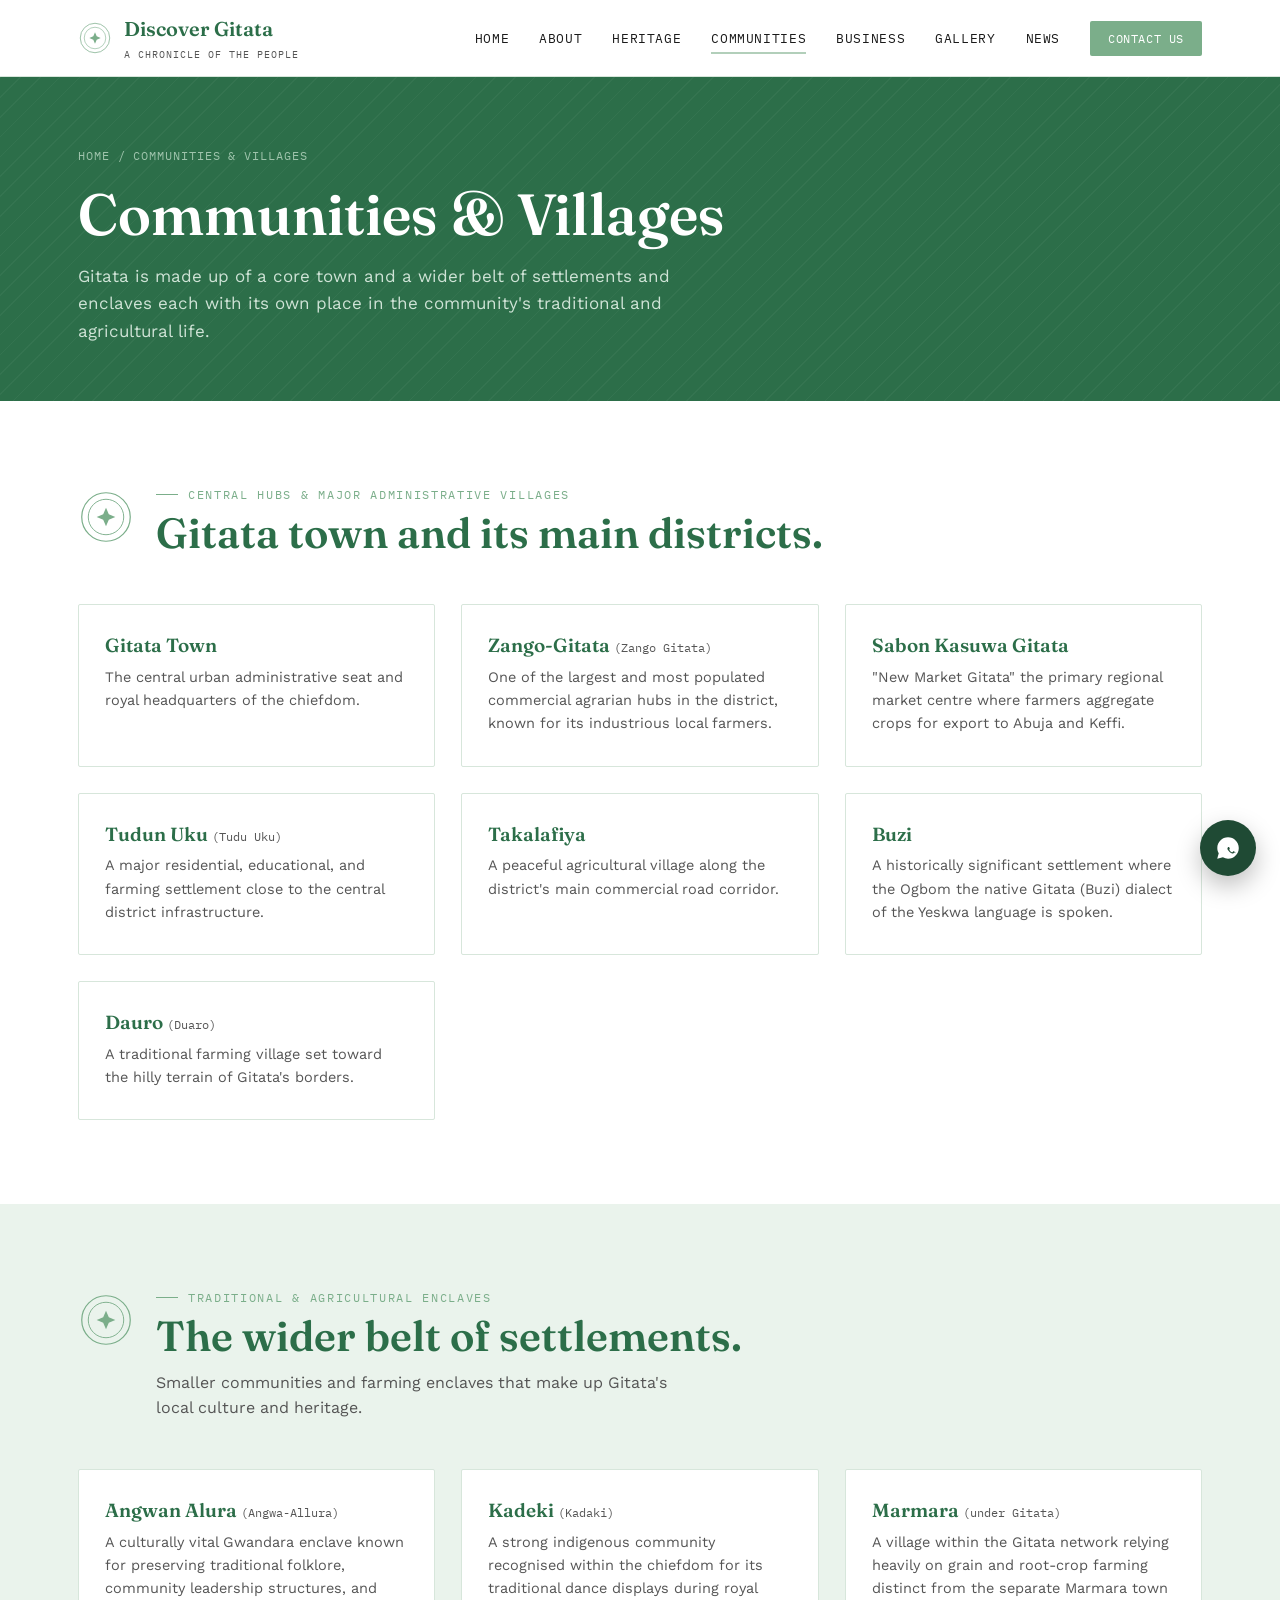
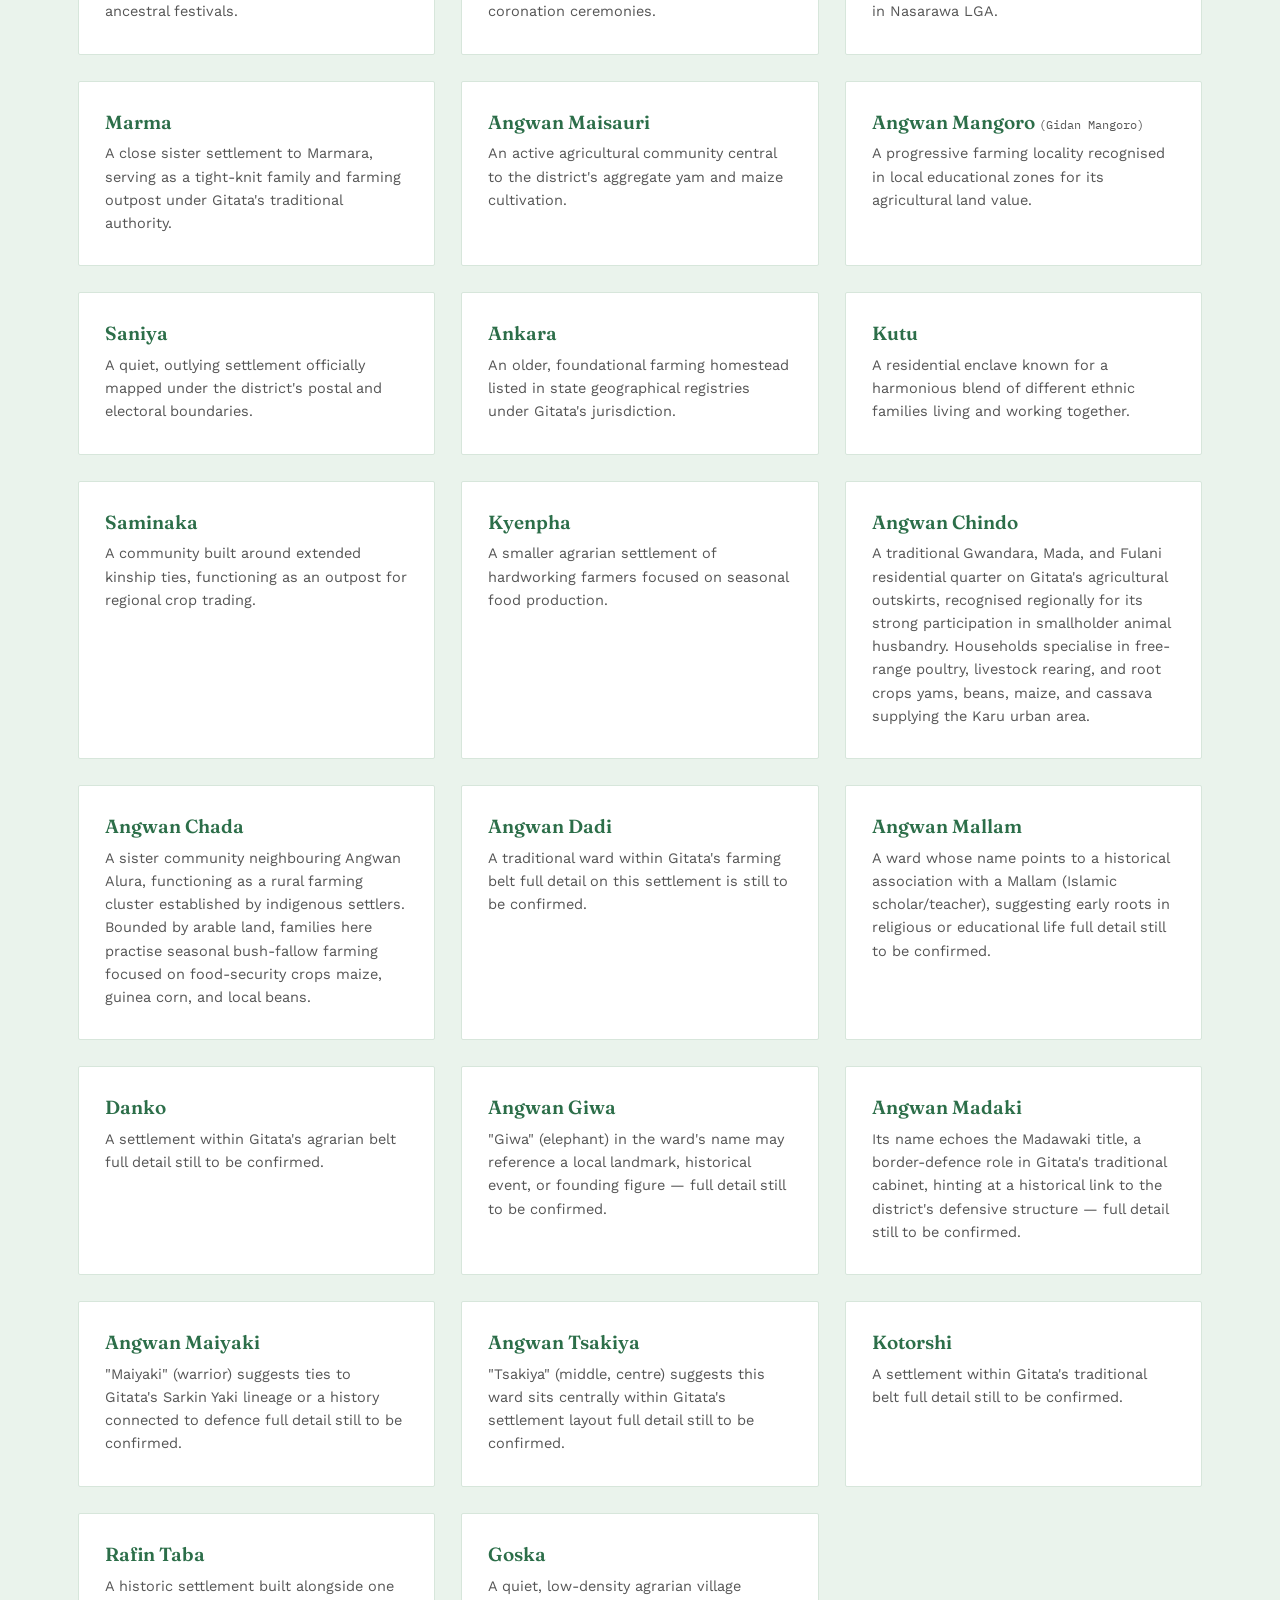
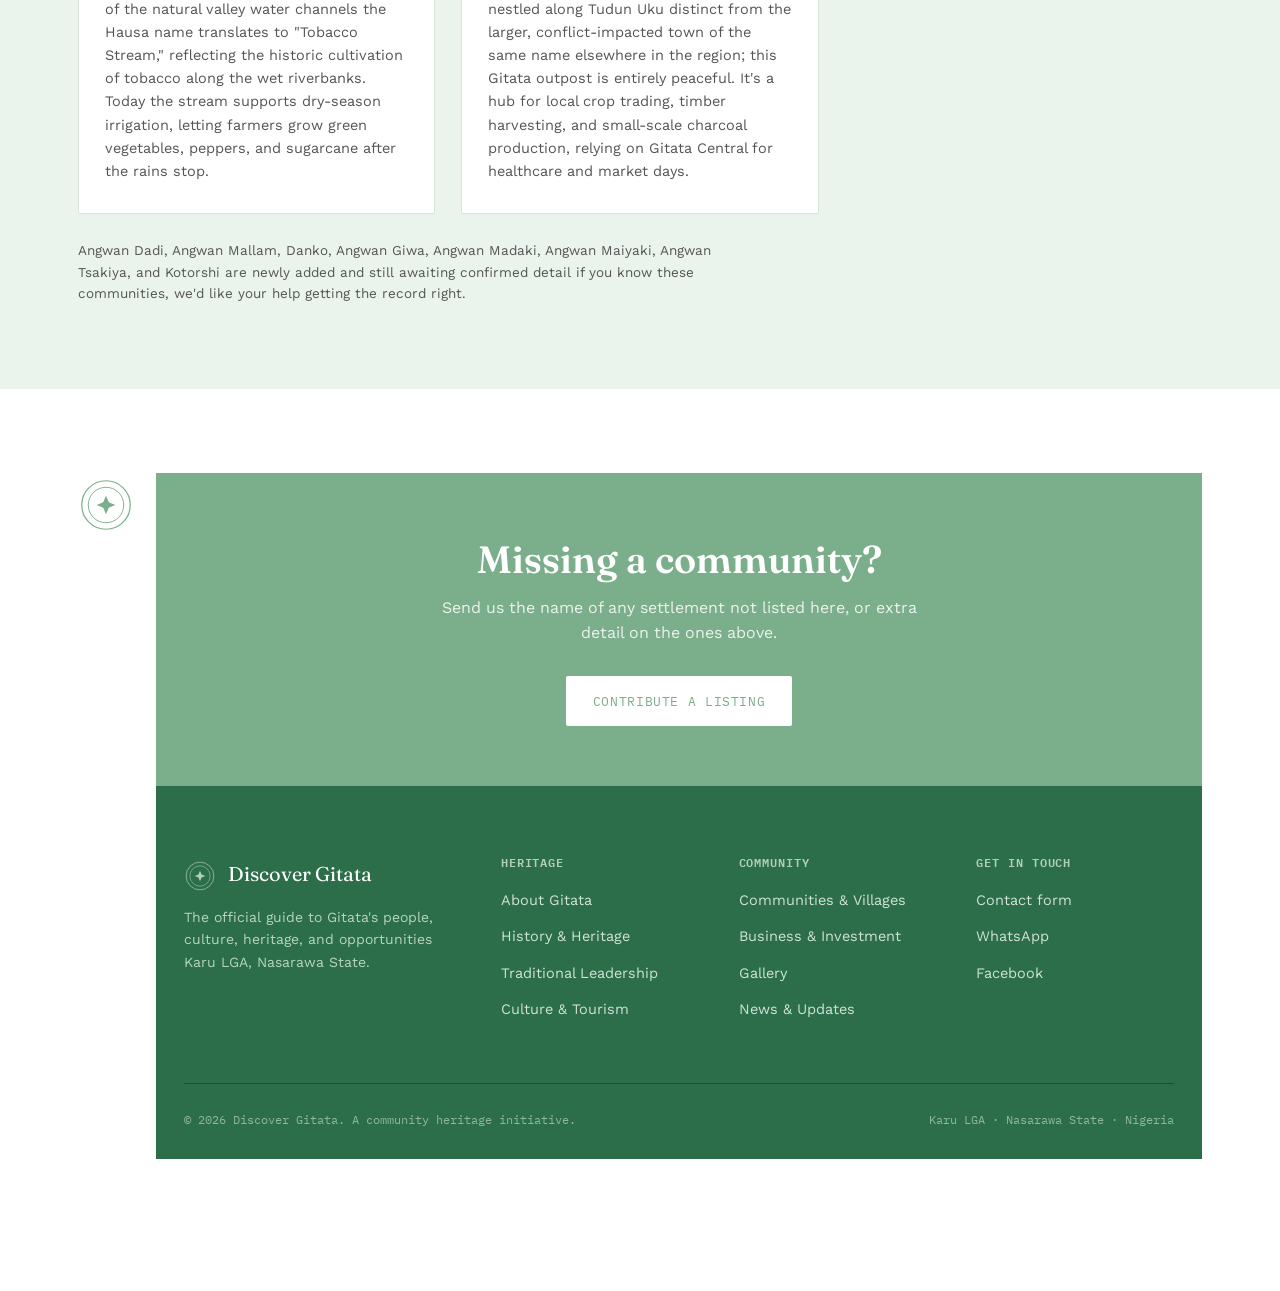
==== commit 6604cd73: "Add files via upload" ====
--- a/communities.html
+++ b/communities.html
@@ -3,7 +3,7 @@
 <head>
 <meta charset="UTF-8">
 <meta name="viewport" content="width=device-width, initial-scale=1.0">
-<title>Communities & Villages — Discover Gitata</title>
+<title>Communities & Villages Discover Gitata</title>
 <meta name="description" content="Directory of communities and villages that make up Gitata.">
 <link rel="stylesheet" href="css/style.css">
 </head>
@@ -45,7 +45,7 @@
   <div class="wrap">
     <div class="crumb"><a href="index.html">Home</a> / Communities &amp; Villages</div>
     <h1>Communities &amp; Villages</h1>
-    <p class="lede">Gitata is made up of a core town and a wider belt of settlements and enclaves — each with its own place in the community's traditional and agricultural life.</p>
+    <p class="lede">Gitata is made up of a core town and a wider belt of settlements and enclaves each with its own place in the community's traditional and agricultural life.</p>
   </div>
 </header>
 
@@ -60,11 +60,11 @@
     </div>
     <div class="grid grid-3">
       <div class="card"><h3>Gitata Town</h3><p>The central urban administrative seat and royal headquarters of the chiefdom.</p></div>
-      <div class="card"><h3>Zango-Gitata <span style="font-family:var(--f-mono); font-size:12px; color:var(--ink-soft); font-weight:400;">(Zungon Gitata)</span></h3><p>One of the largest and most populated commercial agrarian hubs in the district, known for its industrious local farmers.</p></div>
-      <div class="card"><h3>Sabon Kasuwa Gitata</h3><p>"New Market Gitata" — the primary regional market centre where farmers aggregate crops for export to Abuja and Keffi.</p></div>
+      <div class="card"><h3>Zango-Gitata <span style="font-family:var(--f-mono); font-size:12px; color:var(--ink-soft); font-weight:400;">(Zango Gitata)</span></h3><p>One of the largest and most populated commercial agrarian hubs in the district, known for its industrious local farmers.</p></div>
+      <div class="card"><h3>Sabon Kasuwa Gitata</h3><p>"New Market Gitata" the primary regional market centre where farmers aggregate crops for export to Abuja and Keffi.</p></div>
       <div class="card"><h3>Tudun Uku <span style="font-family:var(--f-mono); font-size:12px; color:var(--ink-soft); font-weight:400;">(Tudu Uku)</span></h3><p>A major residential, educational, and farming settlement close to the central district infrastructure.</p></div>
       <div class="card"><h3>Takalafiya</h3><p>A peaceful agricultural village along the district's main commercial road corridor.</p></div>
-      <div class="card"><h3>Buzi</h3><p>A historically significant settlement where the Ogbom — the native Gitata (Buzi) dialect of the Yeskwa language — is spoken.</p></div>
+      <div class="card"><h3>Buzi</h3><p>A historically significant settlement where the Ogbom the native Gitata (Buzi) dialect of the Yeskwa language is spoken.</p></div>
       <div class="card"><h3>Dauro <span style="font-family:var(--f-mono); font-size:12px; color:var(--ink-soft); font-weight:400;">(Duaro)</span></h3><p>A traditional farming village set toward the hilly terrain of Gitata's borders.</p></div>
     </div>
   </div>
@@ -83,7 +83,7 @@
     <div class="grid grid-3">
       <div class="card"><h3>Angwan Alura <span style="font-family:var(--f-mono); font-size:12px; color:var(--ink-soft); font-weight:400;">(Angwa-Allura)</span></h3><p>A culturally vital Gwandara enclave known for preserving traditional folklore, community leadership structures, and ancestral festivals.</p></div>
       <div class="card"><h3>Kadeki <span style="font-family:var(--f-mono); font-size:12px; color:var(--ink-soft); font-weight:400;">(Kadaki)</span></h3><p>A strong indigenous community recognised within the chiefdom for its traditional dance displays during royal coronation ceremonies.</p></div>
-      <div class="card"><h3>Marmara <span style="font-family:var(--f-mono); font-size:12px; color:var(--ink-soft); font-weight:400;">(under Gitata)</span></h3><p>A village within the Gitata network relying heavily on grain and root-crop farming — distinct from the separate Marmara town in Nasarawa LGA.</p></div>
+      <div class="card"><h3>Marmara <span style="font-family:var(--f-mono); font-size:12px; color:var(--ink-soft); font-weight:400;">(under Gitata)</span></h3><p>A village within the Gitata network relying heavily on grain and root-crop farming distinct from the separate Marmara town in Nasarawa LGA.</p></div>
       <div class="card"><h3>Marma</h3><p>A close sister settlement to Marmara, serving as a tight-knit family and farming outpost under Gitata's traditional authority.</p></div>
       <div class="card"><h3>Angwan Maisauri</h3><p>An active agricultural community central to the district's aggregate yam and maize cultivation.</p></div>
       <div class="card"><h3>Angwan Mangoro <span style="font-family:var(--f-mono); font-size:12px; color:var(--ink-soft); font-weight:400;">(Gidan Mangoro)</span></h3><p>A progressive farming locality recognised in local educational zones for its agricultural land value.</p></div>
@@ -92,20 +92,20 @@
       <div class="card"><h3>Kutu</h3><p>A residential enclave known for a harmonious blend of different ethnic families living and working together.</p></div>
       <div class="card"><h3>Saminaka</h3><p>A community built around extended kinship ties, functioning as an outpost for regional crop trading.</p></div>
       <div class="card"><h3>Kyenpha</h3><p>A smaller agrarian settlement of hardworking farmers focused on seasonal food production.</p></div>
-      <div class="card"><h3>Angwan Chindo</h3><p>A traditional Gwandara, Mada, and Fulani residential quarter on Gitata's agricultural outskirts, recognised regionally for its strong participation in smallholder animal husbandry. Households specialise in free-range poultry, livestock rearing, and root crops — yams, beans, maize, and cassava — supplying the Karu urban area.</p></div>
-      <div class="card"><h3>Angwan Chada</h3><p>A sister community neighbouring Angwan Alura, functioning as a rural farming cluster established by indigenous settlers. Bounded by arable land, families here practise seasonal bush-fallow farming focused on food-security crops — maize, guinea corn, and local beans.</p></div>
-      <div class="card"><h3>Angwan Dadi</h3><p>A traditional ward within Gitata's farming belt — full detail on this settlement is still to be confirmed.</p></div>
-      <div class="card"><h3>Angwan Mallam</h3><p>A ward whose name points to a historical association with a Mallam (Islamic scholar/teacher), suggesting early roots in religious or educational life — full detail still to be confirmed.</p></div>
-      <div class="card"><h3>Danko</h3><p>A settlement within Gitata's agrarian belt — full detail still to be confirmed.</p></div>
+      <div class="card"><h3>Angwan Chindo</h3><p>A traditional Gwandara, Mada, and Fulani residential quarter on Gitata's agricultural outskirts, recognised regionally for its strong participation in smallholder animal husbandry. Households specialise in free-range poultry, livestock rearing, and root crops yams, beans, maize, and cassava supplying the Karu urban area.</p></div>
+      <div class="card"><h3>Angwan Chada</h3><p>A sister community neighbouring Angwan Alura, functioning as a rural farming cluster established by indigenous settlers. Bounded by arable land, families here practise seasonal bush-fallow farming focused on food-security crops maize, guinea corn, and local beans.</p></div>
+      <div class="card"><h3>Angwan Dadi</h3><p>A traditional ward within Gitata's farming belt full detail on this settlement is still to be confirmed.</p></div>
+      <div class="card"><h3>Angwan Mallam</h3><p>A ward whose name points to a historical association with a Mallam (Islamic scholar/teacher), suggesting early roots in religious or educational life full detail still to be confirmed.</p></div>
+      <div class="card"><h3>Danko</h3><p>A settlement within Gitata's agrarian belt full detail still to be confirmed.</p></div>
       <div class="card"><h3>Angwan Giwa</h3><p>"Giwa" (elephant) in the ward's name may reference a local landmark, historical event, or founding figure — full detail still to be confirmed.</p></div>
       <div class="card"><h3>Angwan Madaki</h3><p>Its name echoes the Madawaki title, a border-defence role in Gitata's traditional cabinet, hinting at a historical link to the district's defensive structure — full detail still to be confirmed.</p></div>
-      <div class="card"><h3>Angwan Maiyaki</h3><p>"Maiyaki" (warrior) suggests ties to Gitata's Sarkin Yaki lineage or a history connected to defence — full detail still to be confirmed.</p></div>
-      <div class="card"><h3>Angwan Tsakiya</h3><p>"Tsakiya" (middle, centre) suggests this ward sits centrally within Gitata's settlement layout — full detail still to be confirmed.</p></div>
-      <div class="card"><h3>Kotorshi</h3><p>A settlement within Gitata's traditional belt — full detail still to be confirmed.</p></div>
-      <div class="card"><h3>Rafin Taba</h3><p>A historic settlement built alongside one of the natural valley water channels — the Hausa name translates to "Tobacco Stream," reflecting the historic cultivation of tobacco along the wet riverbanks. Today the stream supports dry-season irrigation, letting farmers grow green vegetables, peppers, and sugarcane after the rains stop.</p></div>
-      <div class="card"><h3>Goska</h3><p>A quiet, low-density agrarian village nestled along Tudun Uku — distinct from the larger, conflict-impacted town of the same name elsewhere in the region; this Gitata outpost is entirely peaceful. It's a hub for local crop trading, timber harvesting, and small-scale charcoal production, relying on Gitata Central for healthcare and market days.</p></div>
+      <div class="card"><h3>Angwan Maiyaki</h3><p>"Maiyaki" (warrior) suggests ties to Gitata's Sarkin Yaki lineage or a history connected to defence full detail still to be confirmed.</p></div>
+      <div class="card"><h3>Angwan Tsakiya</h3><p>"Tsakiya" (middle, centre) suggests this ward sits centrally within Gitata's settlement layout full detail still to be confirmed.</p></div>
+      <div class="card"><h3>Kotorshi</h3><p>A settlement within Gitata's traditional belt full detail still to be confirmed.</p></div>
+      <div class="card"><h3>Rafin Taba</h3><p>A historic settlement built alongside one of the natural valley water channels the Hausa name translates to "Tobacco Stream," reflecting the historic cultivation of tobacco along the wet riverbanks. Today the stream supports dry-season irrigation, letting farmers grow green vegetables, peppers, and sugarcane after the rains stop.</p></div>
+      <div class="card"><h3>Goska</h3><p>A quiet, low-density agrarian village nestled along Tudun Uku distinct from the larger, conflict-impacted town of the same name elsewhere in the region; this Gitata outpost is entirely peaceful. It's a hub for local crop trading, timber harvesting, and small-scale charcoal production, relying on Gitata Central for healthcare and market days.</p></div>
     </div>
-    <p style="margin-top:26px; color:var(--ink-soft); max-width:640px; font-size:13.5px;">Angwan Dadi, Angwan Mallam, Danko, Angwan Giwa, Angwan Madaki, Angwan Maiyaki, Angwan Tsakiya, and Kotorshi are newly added and still awaiting confirmed detail — if you know these communities, we'd like your help getting the record right.</p>
+    <p style="margin-top:26px; color:var(--ink-soft); max-width:640px; font-size:13.5px;">Angwan Dadi, Angwan Mallam, Danko, Angwan Giwa, Angwan Madaki, Angwan Maiyaki, Angwan Tsakiya, and Kotorshi are newly added and still awaiting confirmed detail if you know these communities, we'd like your help getting the record right.</p>
   </div>
 </section>
 
@@ -114,31 +114,7 @@
     <div class="section-head">
       <svg class="seal" viewBox="0 0 60 60" xmlns="http://www.w3.org/2000/svg" aria-hidden="true"><circle cx="30" cy="30" r="26" stroke-width="1.3"/><circle cx="30" cy="30" r="19" stroke-width="1"/><path class="seal-core" d="M30 20L33 27L40 30L33 33L30 40L27 33L20 30L27 27Z"/></svg>
       <div>
-        <div class="eyebrow">Regional satellite villages &amp; farming homesteads</div>
-        <h2>The full district register.</h2>
-        <p class="lede">Beyond the named enclaves above, over thirty smaller farming settlements and clan homesteads sit within Gitata's official locality register — grouped here by type.</p>
-      </div>
-    </div>
-
-    <h4 style="font-family:var(--f-mono); font-size:12px; letter-spacing:.08em; text-transform:uppercase; color:var(--laterite); margin-bottom:14px;">Farming settlements</h4>
-    <div style="display:flex; flex-wrap:wrap; gap:10px; margin-bottom:36px;">
-      <span class="settlement-tag">Abam</span><span class="settlement-tag">Abui</span><span class="settlement-tag">Achak</span><span class="settlement-tag">Ago</span><span class="settlement-tag">Agwan Sauyi</span><span class="settlement-tag">Akwaf</span><span class="settlement-tag">Auta</span>
-    </div>
-
-    <h4 style="font-family:var(--f-mono); font-size:12px; letter-spacing:.08em; text-transform:uppercase; color:var(--laterite); margin-bottom:14px;">Clan enclaves &amp; angwans</h4>
-    <div style="display:flex; flex-wrap:wrap; gap:10px; margin-bottom:36px;">
-      <span class="settlement-tag">Angwan Paparo</span><span class="settlement-tag">Angwan Payasha</span><span class="settlement-tag">Angwan Wayo</span><span class="settlement-tag">Anguwa-Ayaba</span><span class="settlement-tag">Angwa Maje</span><span class="settlement-tag">Angwan Gyara</span>
-    </div>
-
-    <h4 style="font-family:var(--f-mono); font-size:12px; letter-spacing:.08em; text-transform:uppercase; color:var(--laterite); margin-bottom:14px;">Outlying localities</h4>
-    <div style="display:flex; flex-wrap:wrap; gap:10px;">
-      <span class="settlement-tag">Ankoma</span><span class="settlement-tag">Ankuta</span><span class="settlement-tag">Bagaji</span><span class="settlement-tag">Bunkusa</span><span class="settlement-tag">Chimpa Ajeye</span><span class="settlement-tag">Dakuma</span><span class="settlement-tag">Dangwa</span><span class="settlement-tag">Dogon Daji</span><span class="settlement-tag">Dutsen Gogo</span><span class="settlement-tag">Gaibo</span><span class="settlement-tag">Garamba</span><span class="settlement-tag">Gardi</span><span class="settlement-tag">Paperi</span><span class="settlement-tag">Rafin Pa'a (Rafin Mpah)</span><span class="settlement-tag">Shadami</span><span class="settlement-tag">Shinkafa</span><span class="settlement-tag">Tanga</span>
-    </div>
-
-    <p style="margin-top:30px; color:var(--ink-soft); max-width:640px; font-size:13.5px;">Sourced from Nasarawa State locality and postal registries. This list is a starting point — corrections and additions from anyone who knows these areas firsthand are especially welcome.</p>
-  </div>
-</section>
-
+       
 <section class="cta-band">
   <div class="wrap">
     <h2>Missing a community?</h2>
@@ -156,7 +132,7 @@
           <svg class="seal" viewBox="0 0 60 60" xmlns="http://www.w3.org/2000/svg" aria-hidden="true"><circle cx="30" cy="30" r="26" stroke-width="1.3"/><circle cx="30" cy="30" r="19" stroke-width="1"/><path class="seal-core" d="M30 20L33 27L40 30L33 33L30 40L27 33L20 30L27 27Z"/></svg>
           <span>Discover Gitata</span>
         </div>
-        <p>The official guide to Gitata's people, culture, heritage, and opportunities — Karu LGA, Nasarawa State.</p>
+        <p>The official guide to Gitata's people, culture, heritage, and opportunities Karu LGA, Nasarawa State.</p>
       </div>
       <div>
         <h4>Heritage</h4>
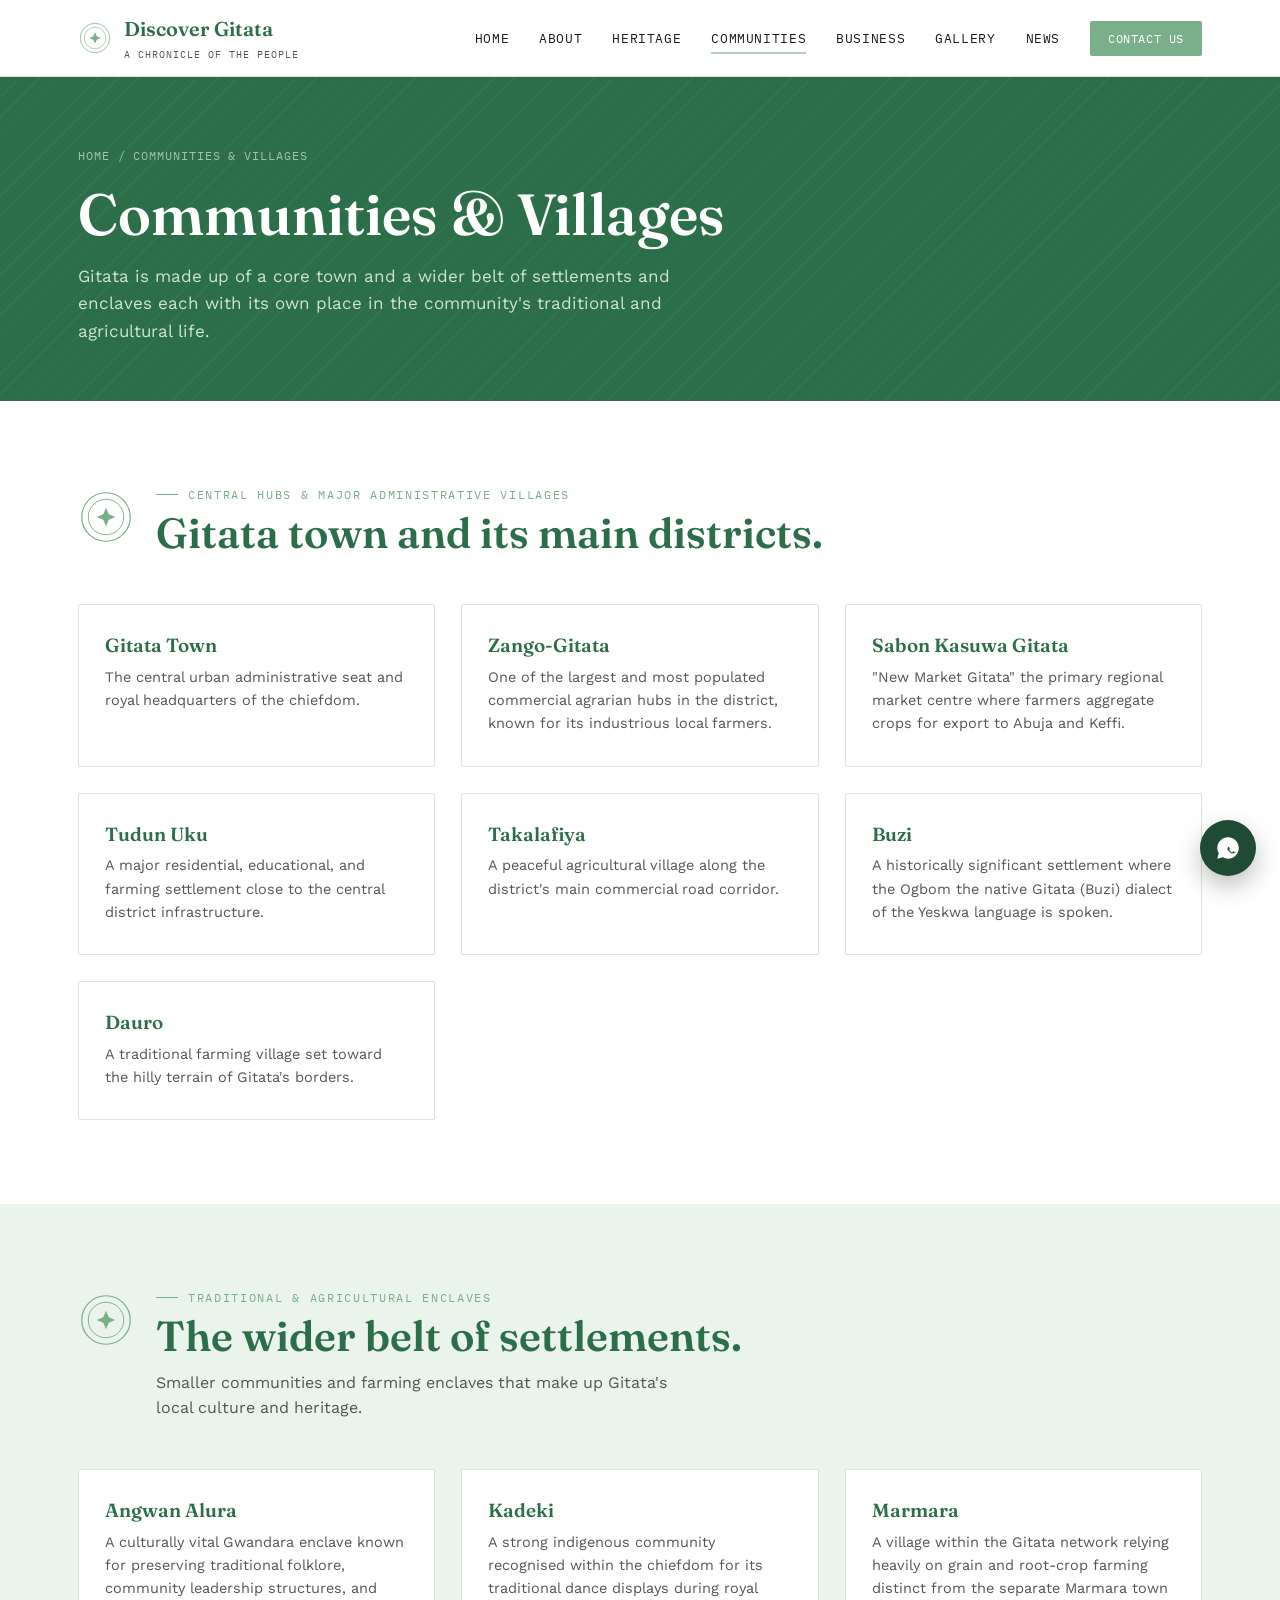
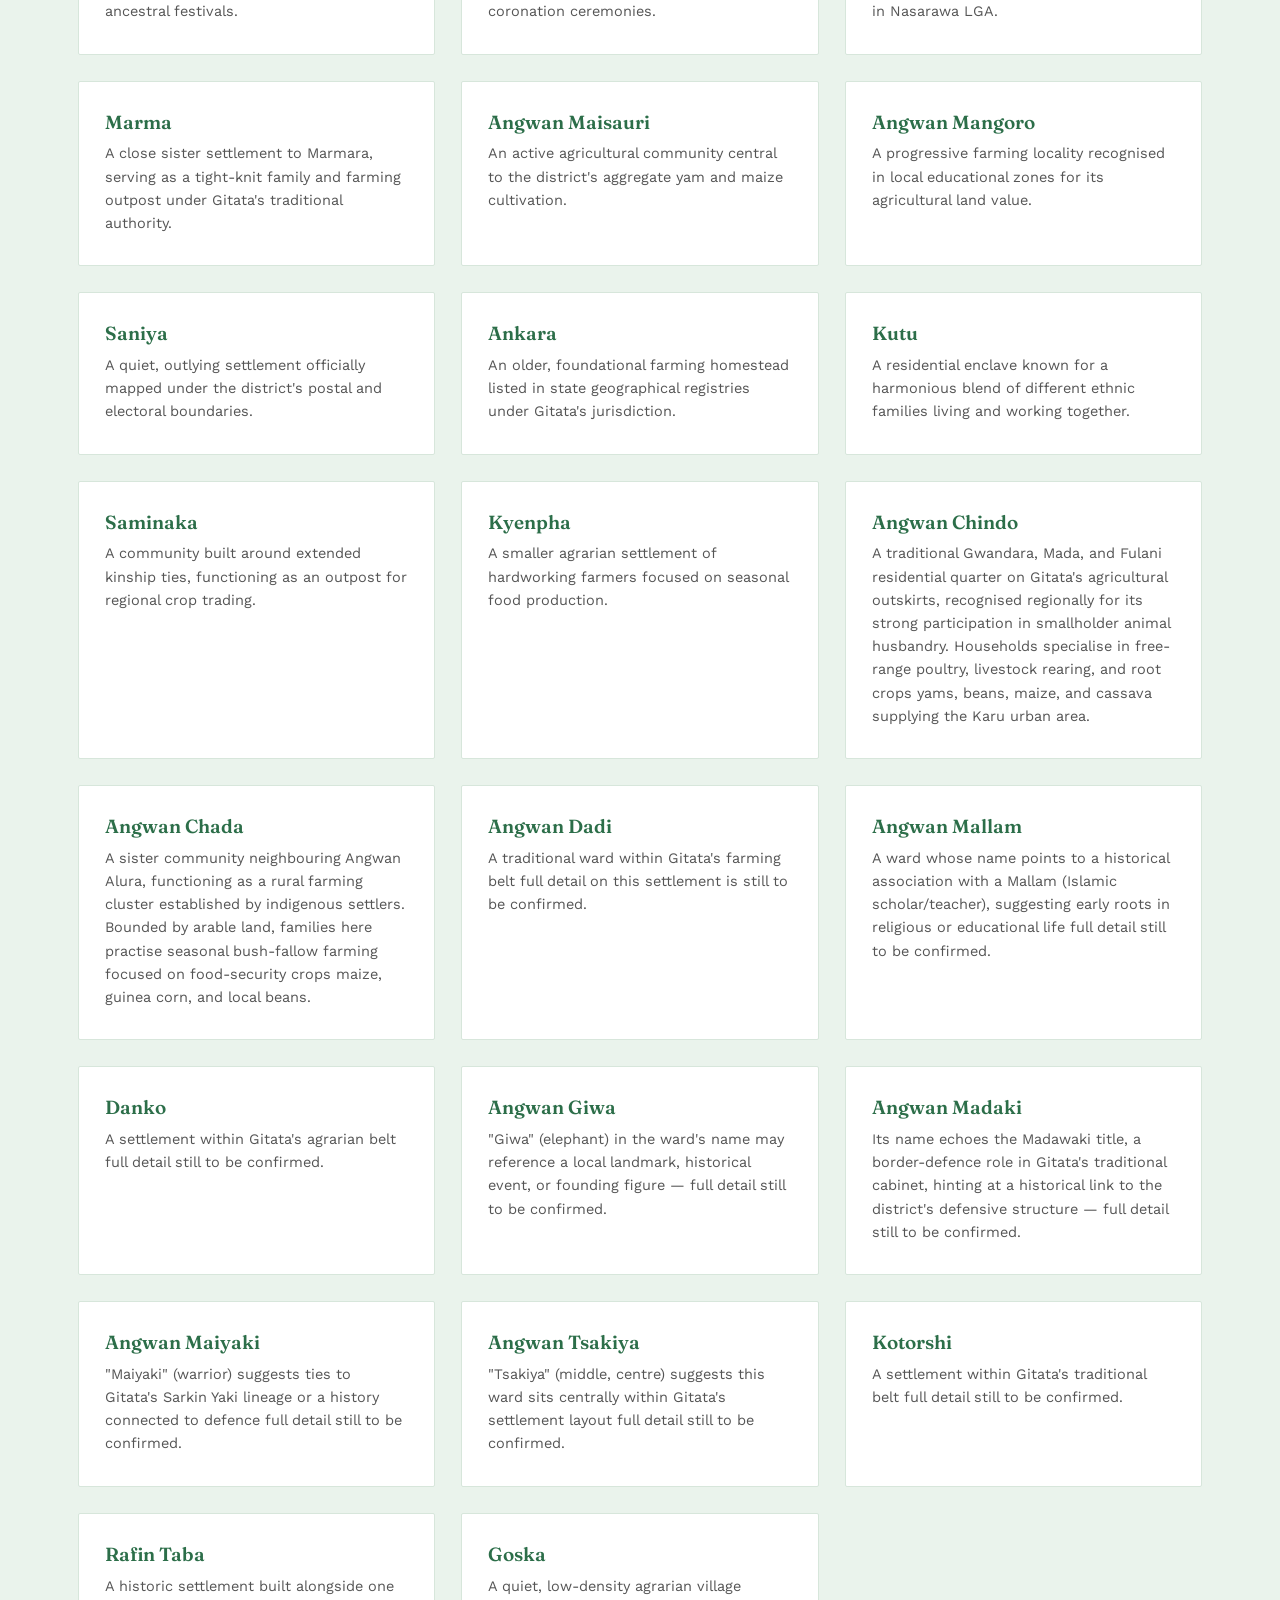
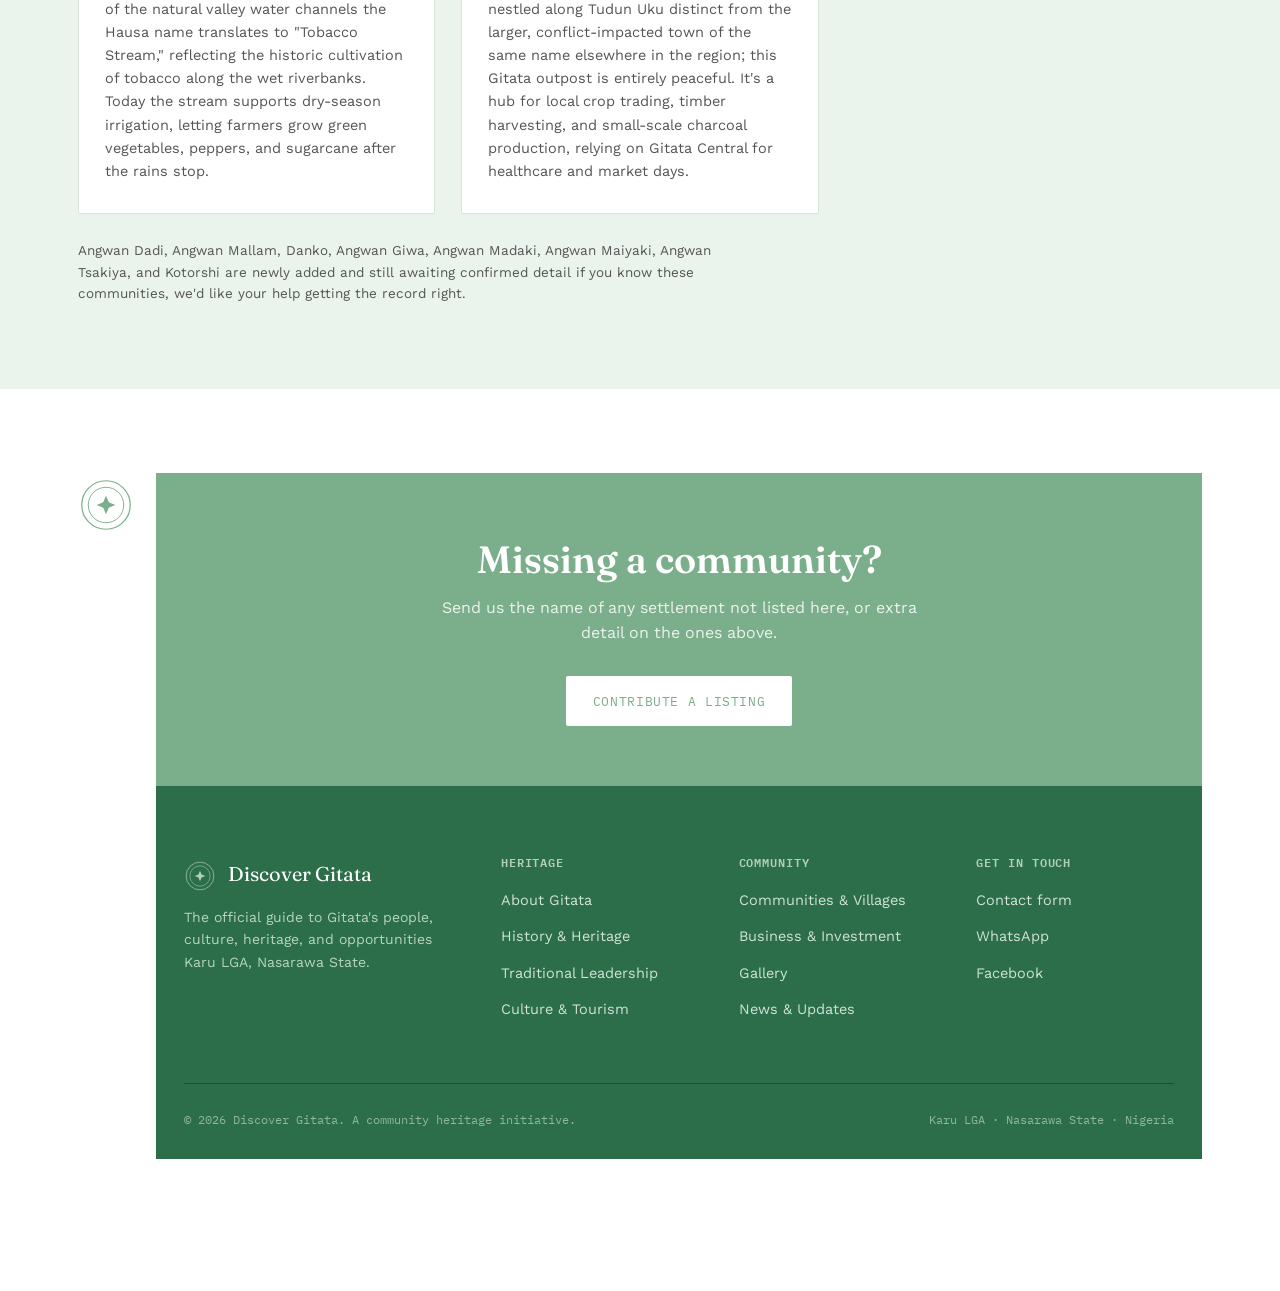
==== commit 207669a8: "Add files via upload" ====
--- a/communities.html
+++ b/communities.html
@@ -60,12 +60,12 @@
     </div>
     <div class="grid grid-3">
       <div class="card"><h3>Gitata Town</h3><p>The central urban administrative seat and royal headquarters of the chiefdom.</p></div>
-      <div class="card"><h3>Zango-Gitata <span style="font-family:var(--f-mono); font-size:12px; color:var(--ink-soft); font-weight:400;">(Zango Gitata)</span></h3><p>One of the largest and most populated commercial agrarian hubs in the district, known for its industrious local farmers.</p></div>
+      <div class="card"><h3>Zango-Gitata <span style="font-family:var(--f-mono); font-size:12px; color:var(--ink-soft); font-weight:400;"></span></h3><p>One of the largest and most populated commercial agrarian hubs in the district, known for its industrious local farmers.</p></div>
       <div class="card"><h3>Sabon Kasuwa Gitata</h3><p>"New Market Gitata" the primary regional market centre where farmers aggregate crops for export to Abuja and Keffi.</p></div>
-      <div class="card"><h3>Tudun Uku <span style="font-family:var(--f-mono); font-size:12px; color:var(--ink-soft); font-weight:400;">(Tudu Uku)</span></h3><p>A major residential, educational, and farming settlement close to the central district infrastructure.</p></div>
+      <div class="card"><h3>Tudun Uku <span style="font-family:var(--f-mono); font-size:12px; color:var(--ink-soft); font-weight:400;"></span></h3><p>A major residential, educational, and farming settlement close to the central district infrastructure.</p></div>
       <div class="card"><h3>Takalafiya</h3><p>A peaceful agricultural village along the district's main commercial road corridor.</p></div>
       <div class="card"><h3>Buzi</h3><p>A historically significant settlement where the Ogbom the native Gitata (Buzi) dialect of the Yeskwa language is spoken.</p></div>
-      <div class="card"><h3>Dauro <span style="font-family:var(--f-mono); font-size:12px; color:var(--ink-soft); font-weight:400;">(Duaro)</span></h3><p>A traditional farming village set toward the hilly terrain of Gitata's borders.</p></div>
+      <div class="card"><h3>Dauro <span style="font-family:var(--f-mono); font-size:12px; color:var(--ink-soft); font-weight:400;"></span></h3><p>A traditional farming village set toward the hilly terrain of Gitata's borders.</p></div>
     </div>
   </div>
 </section>
@@ -81,12 +81,12 @@
       </div>
     </div>
     <div class="grid grid-3">
-      <div class="card"><h3>Angwan Alura <span style="font-family:var(--f-mono); font-size:12px; color:var(--ink-soft); font-weight:400;">(Angwa-Allura)</span></h3><p>A culturally vital Gwandara enclave known for preserving traditional folklore, community leadership structures, and ancestral festivals.</p></div>
-      <div class="card"><h3>Kadeki <span style="font-family:var(--f-mono); font-size:12px; color:var(--ink-soft); font-weight:400;">(Kadaki)</span></h3><p>A strong indigenous community recognised within the chiefdom for its traditional dance displays during royal coronation ceremonies.</p></div>
-      <div class="card"><h3>Marmara <span style="font-family:var(--f-mono); font-size:12px; color:var(--ink-soft); font-weight:400;">(under Gitata)</span></h3><p>A village within the Gitata network relying heavily on grain and root-crop farming distinct from the separate Marmara town in Nasarawa LGA.</p></div>
+      <div class="card"><h3>Angwan Alura <span style="font-family:var(--f-mono); font-size:12px; color:var(--ink-soft); font-weight:400;"></span></h3><p>A culturally vital Gwandara enclave known for preserving traditional folklore, community leadership structures, and ancestral festivals.</p></div>
+      <div class="card"><h3>Kadeki <span style="font-family:var(--f-mono); font-size:12px; color:var(--ink-soft); font-weight:400;"></span></h3><p>A strong indigenous community recognised within the chiefdom for its traditional dance displays during royal coronation ceremonies.</p></div>
+      <div class="card"><h3>Marmara <span style="font-family:var(--f-mono); font-size:12px; color:var(--ink-soft); font-weight:400;"></span></h3><p>A village within the Gitata network relying heavily on grain and root-crop farming distinct from the separate Marmara town in Nasarawa LGA.</p></div>
       <div class="card"><h3>Marma</h3><p>A close sister settlement to Marmara, serving as a tight-knit family and farming outpost under Gitata's traditional authority.</p></div>
       <div class="card"><h3>Angwan Maisauri</h3><p>An active agricultural community central to the district's aggregate yam and maize cultivation.</p></div>
-      <div class="card"><h3>Angwan Mangoro <span style="font-family:var(--f-mono); font-size:12px; color:var(--ink-soft); font-weight:400;">(Gidan Mangoro)</span></h3><p>A progressive farming locality recognised in local educational zones for its agricultural land value.</p></div>
+      <div class="card"><h3>Angwan Mangoro <span style="font-family:var(--f-mono); font-size:12px; color:var(--ink-soft); font-weight:400;"></span></h3><p>A progressive farming locality recognised in local educational zones for its agricultural land value.</p></div>
       <div class="card"><h3>Saniya</h3><p>A quiet, outlying settlement officially mapped under the district's postal and electoral boundaries.</p></div>
       <div class="card"><h3>Ankara</h3><p>An older, foundational farming homestead listed in state geographical registries under Gitata's jurisdiction.</p></div>
       <div class="card"><h3>Kutu</h3><p>A residential enclave known for a harmonious blend of different ethnic families living and working together.</p></div>
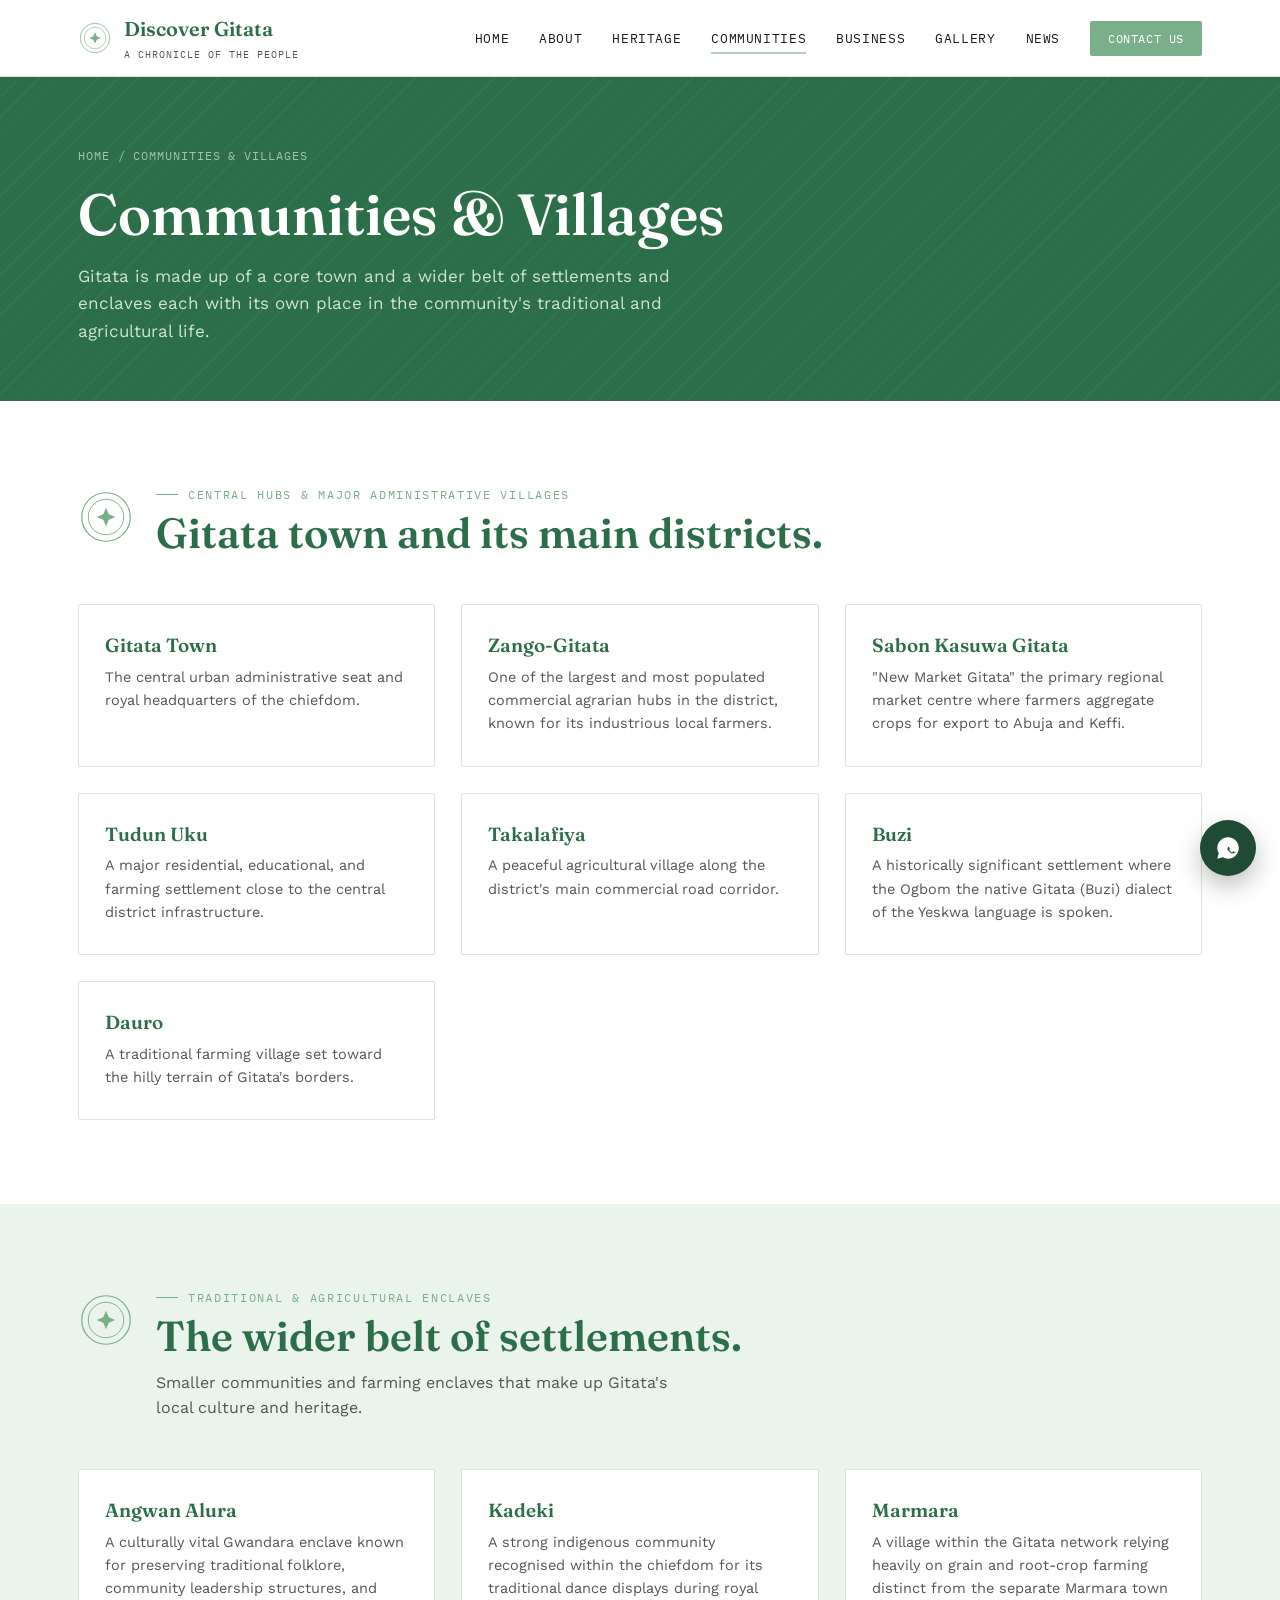
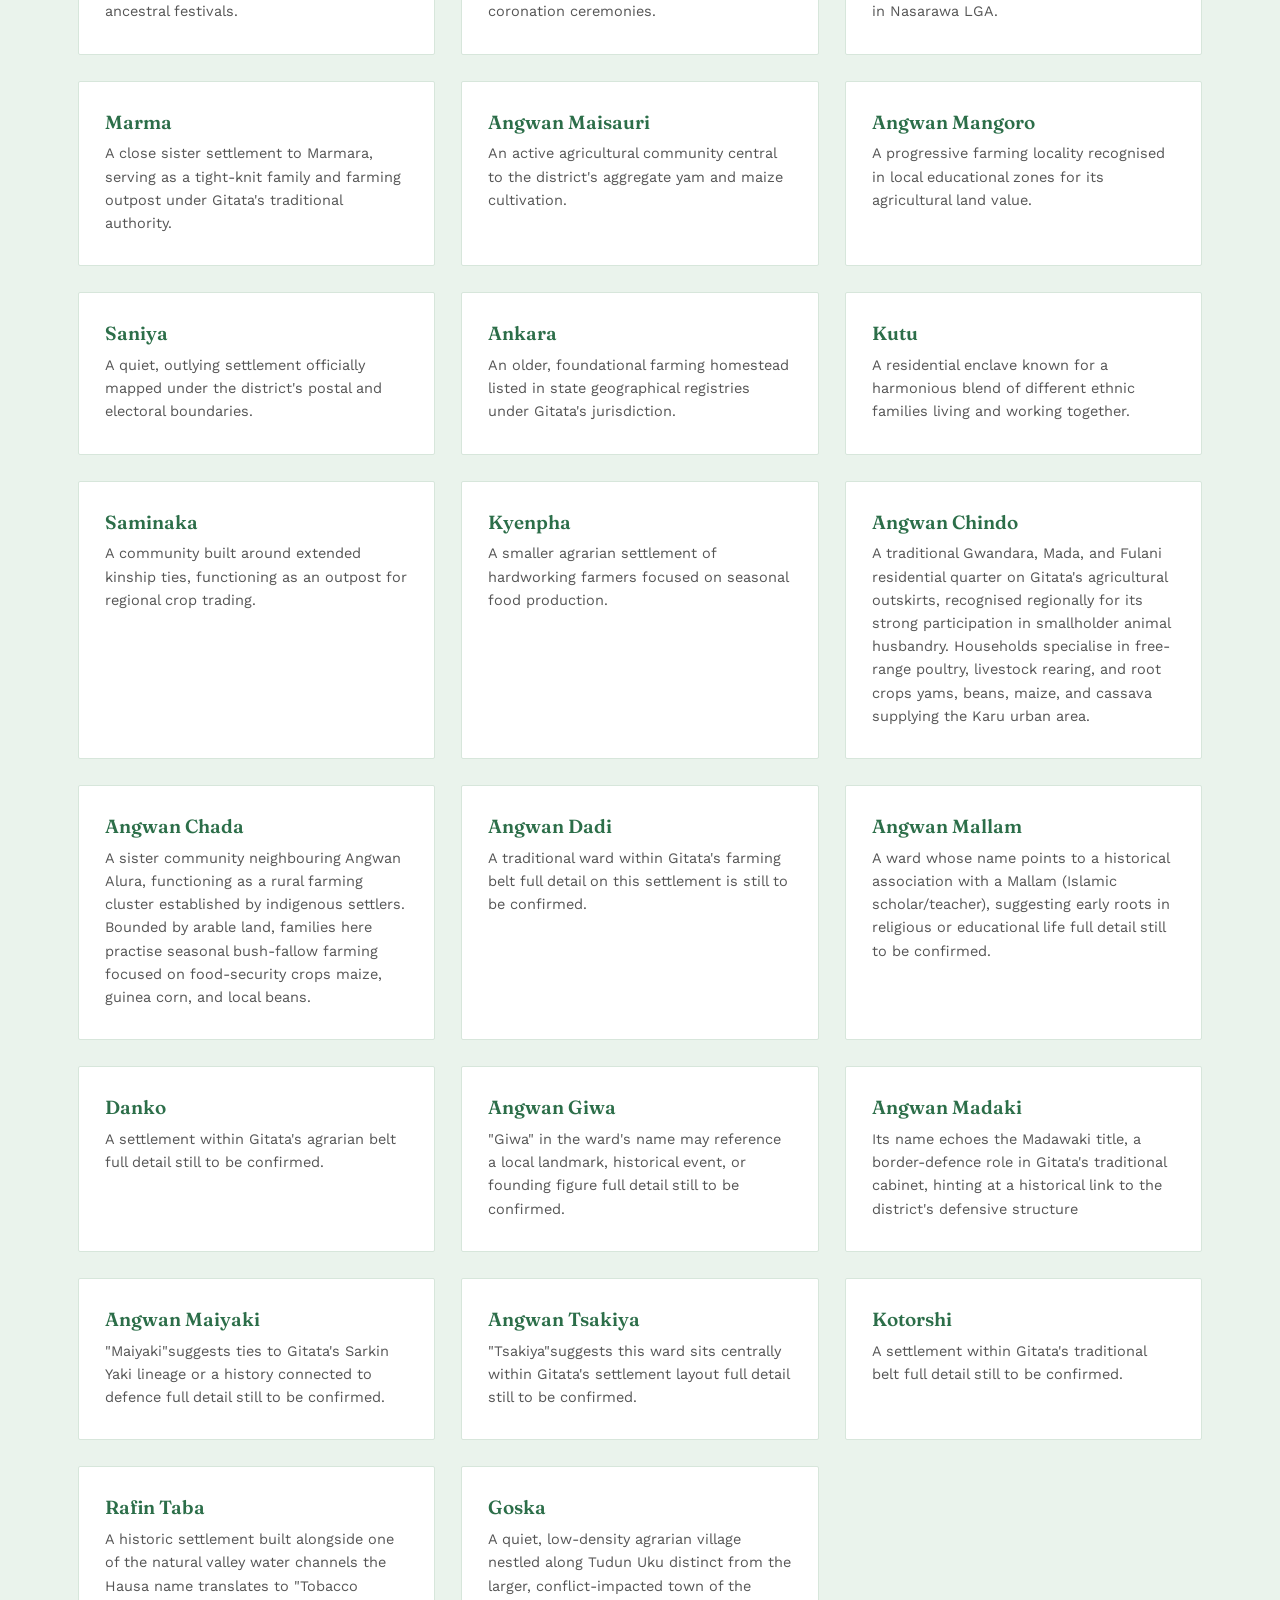
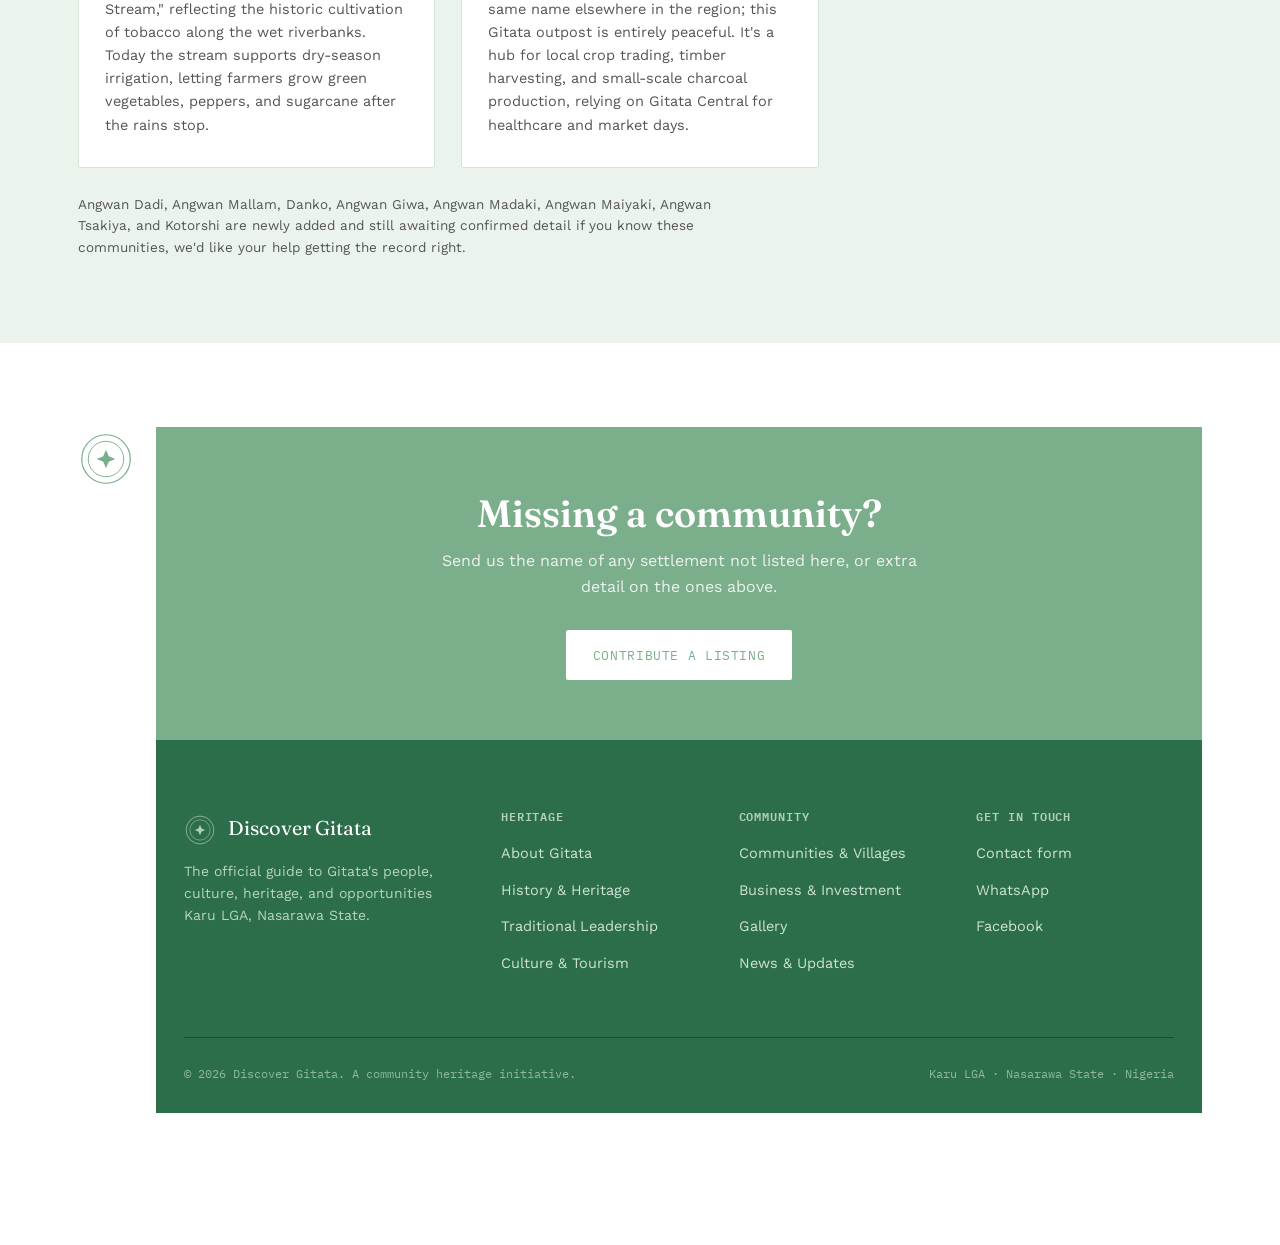
==== commit f4d7fdbe: "Add files via upload" ====
--- a/communities.html
+++ b/communities.html
@@ -97,10 +97,10 @@
       <div class="card"><h3>Angwan Dadi</h3><p>A traditional ward within Gitata's farming belt full detail on this settlement is still to be confirmed.</p></div>
       <div class="card"><h3>Angwan Mallam</h3><p>A ward whose name points to a historical association with a Mallam (Islamic scholar/teacher), suggesting early roots in religious or educational life full detail still to be confirmed.</p></div>
       <div class="card"><h3>Danko</h3><p>A settlement within Gitata's agrarian belt full detail still to be confirmed.</p></div>
-      <div class="card"><h3>Angwan Giwa</h3><p>"Giwa" (elephant) in the ward's name may reference a local landmark, historical event, or founding figure — full detail still to be confirmed.</p></div>
-      <div class="card"><h3>Angwan Madaki</h3><p>Its name echoes the Madawaki title, a border-defence role in Gitata's traditional cabinet, hinting at a historical link to the district's defensive structure — full detail still to be confirmed.</p></div>
-      <div class="card"><h3>Angwan Maiyaki</h3><p>"Maiyaki" (warrior) suggests ties to Gitata's Sarkin Yaki lineage or a history connected to defence full detail still to be confirmed.</p></div>
-      <div class="card"><h3>Angwan Tsakiya</h3><p>"Tsakiya" (middle, centre) suggests this ward sits centrally within Gitata's settlement layout full detail still to be confirmed.</p></div>
+      <div class="card"><h3>Angwan Giwa</h3><p>"Giwa" in the ward's name may reference a local landmark, historical event, or founding figure full detail still to be confirmed.</p></div>
+      <div class="card"><h3>Angwan Madaki</h3><p>Its name echoes the Madawaki title, a border-defence role in Gitata's traditional cabinet, hinting at a historical link to the district's defensive structure</p></div>
+      <div class="card"><h3>Angwan Maiyaki</h3><p>"Maiyaki"suggests ties to Gitata's Sarkin Yaki lineage or a history connected to defence full detail still to be confirmed.</p></div>
+      <div class="card"><h3>Angwan Tsakiya</h3><p>"Tsakiya"suggests this ward sits centrally within Gitata's settlement layout full detail still to be confirmed.</p></div>
       <div class="card"><h3>Kotorshi</h3><p>A settlement within Gitata's traditional belt full detail still to be confirmed.</p></div>
       <div class="card"><h3>Rafin Taba</h3><p>A historic settlement built alongside one of the natural valley water channels the Hausa name translates to "Tobacco Stream," reflecting the historic cultivation of tobacco along the wet riverbanks. Today the stream supports dry-season irrigation, letting farmers grow green vegetables, peppers, and sugarcane after the rains stop.</p></div>
       <div class="card"><h3>Goska</h3><p>A quiet, low-density agrarian village nestled along Tudun Uku distinct from the larger, conflict-impacted town of the same name elsewhere in the region; this Gitata outpost is entirely peaceful. It's a hub for local crop trading, timber harvesting, and small-scale charcoal production, relying on Gitata Central for healthcare and market days.</p></div>
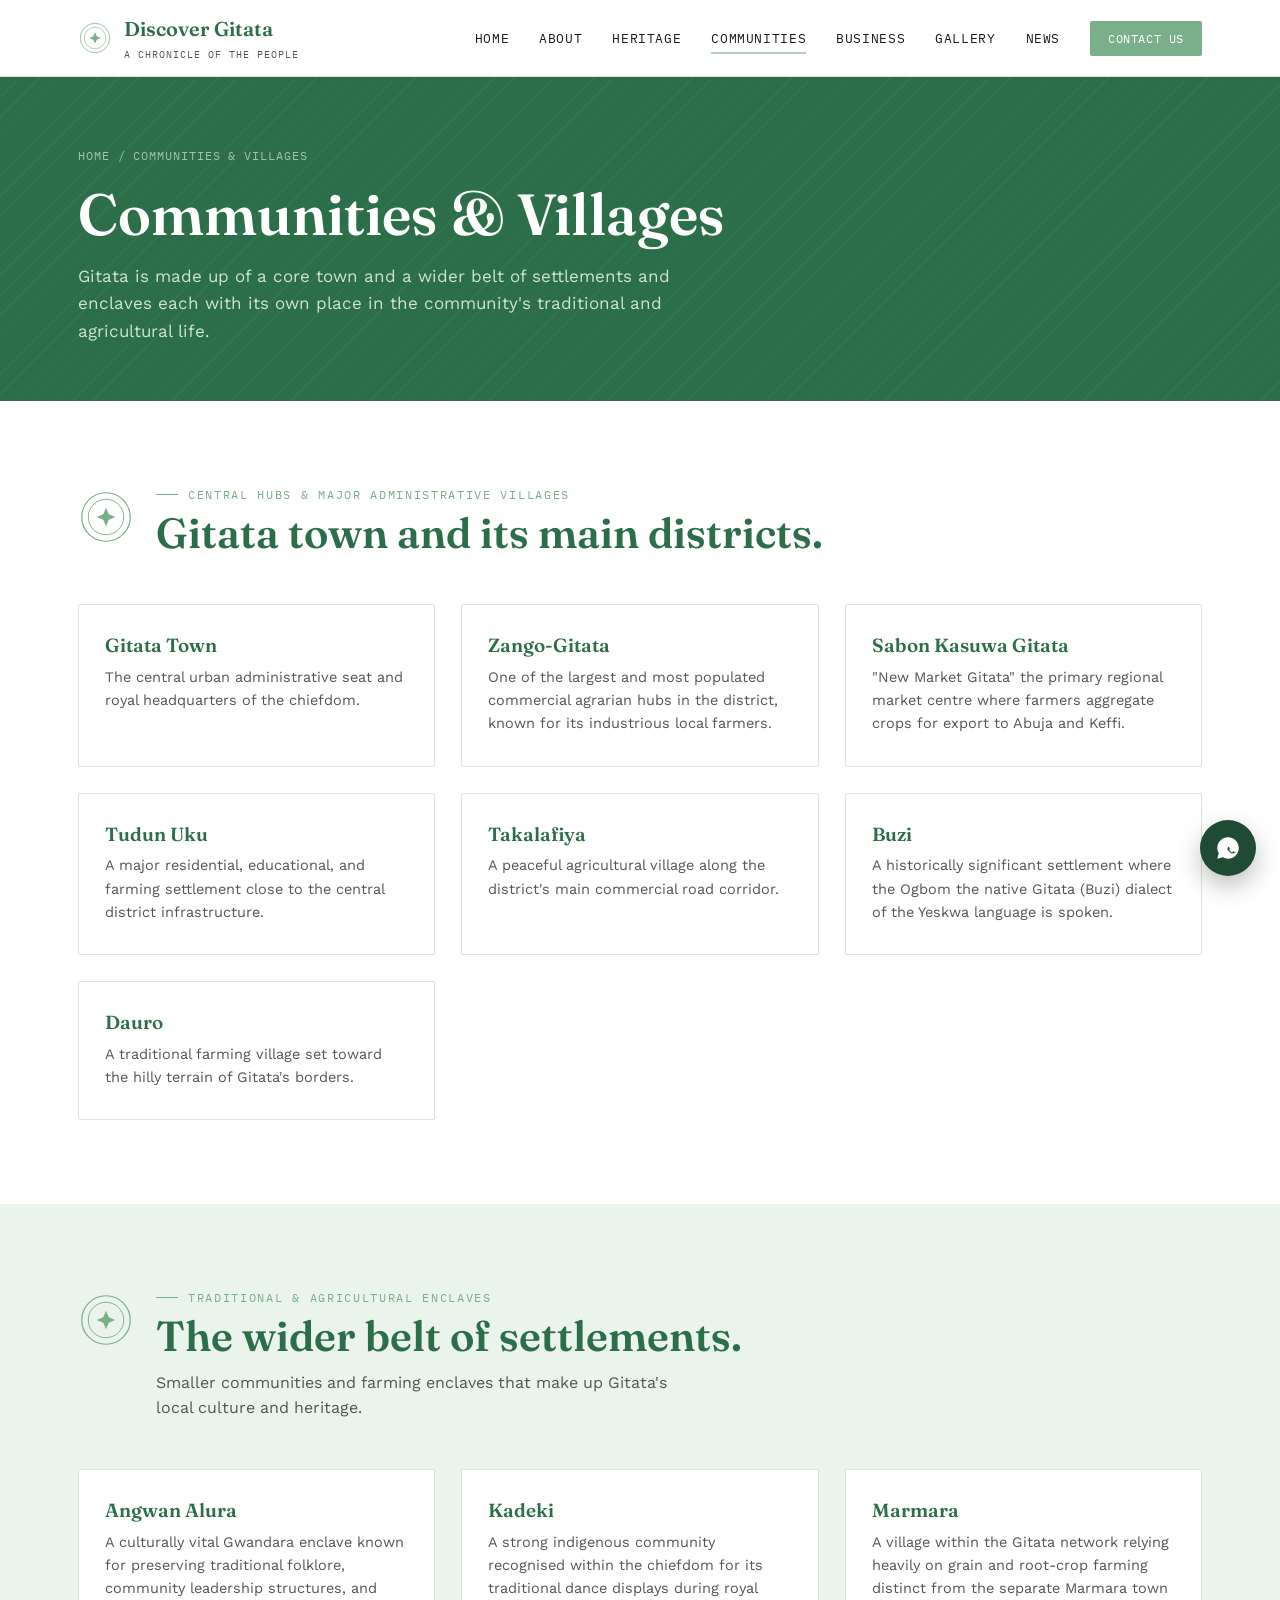
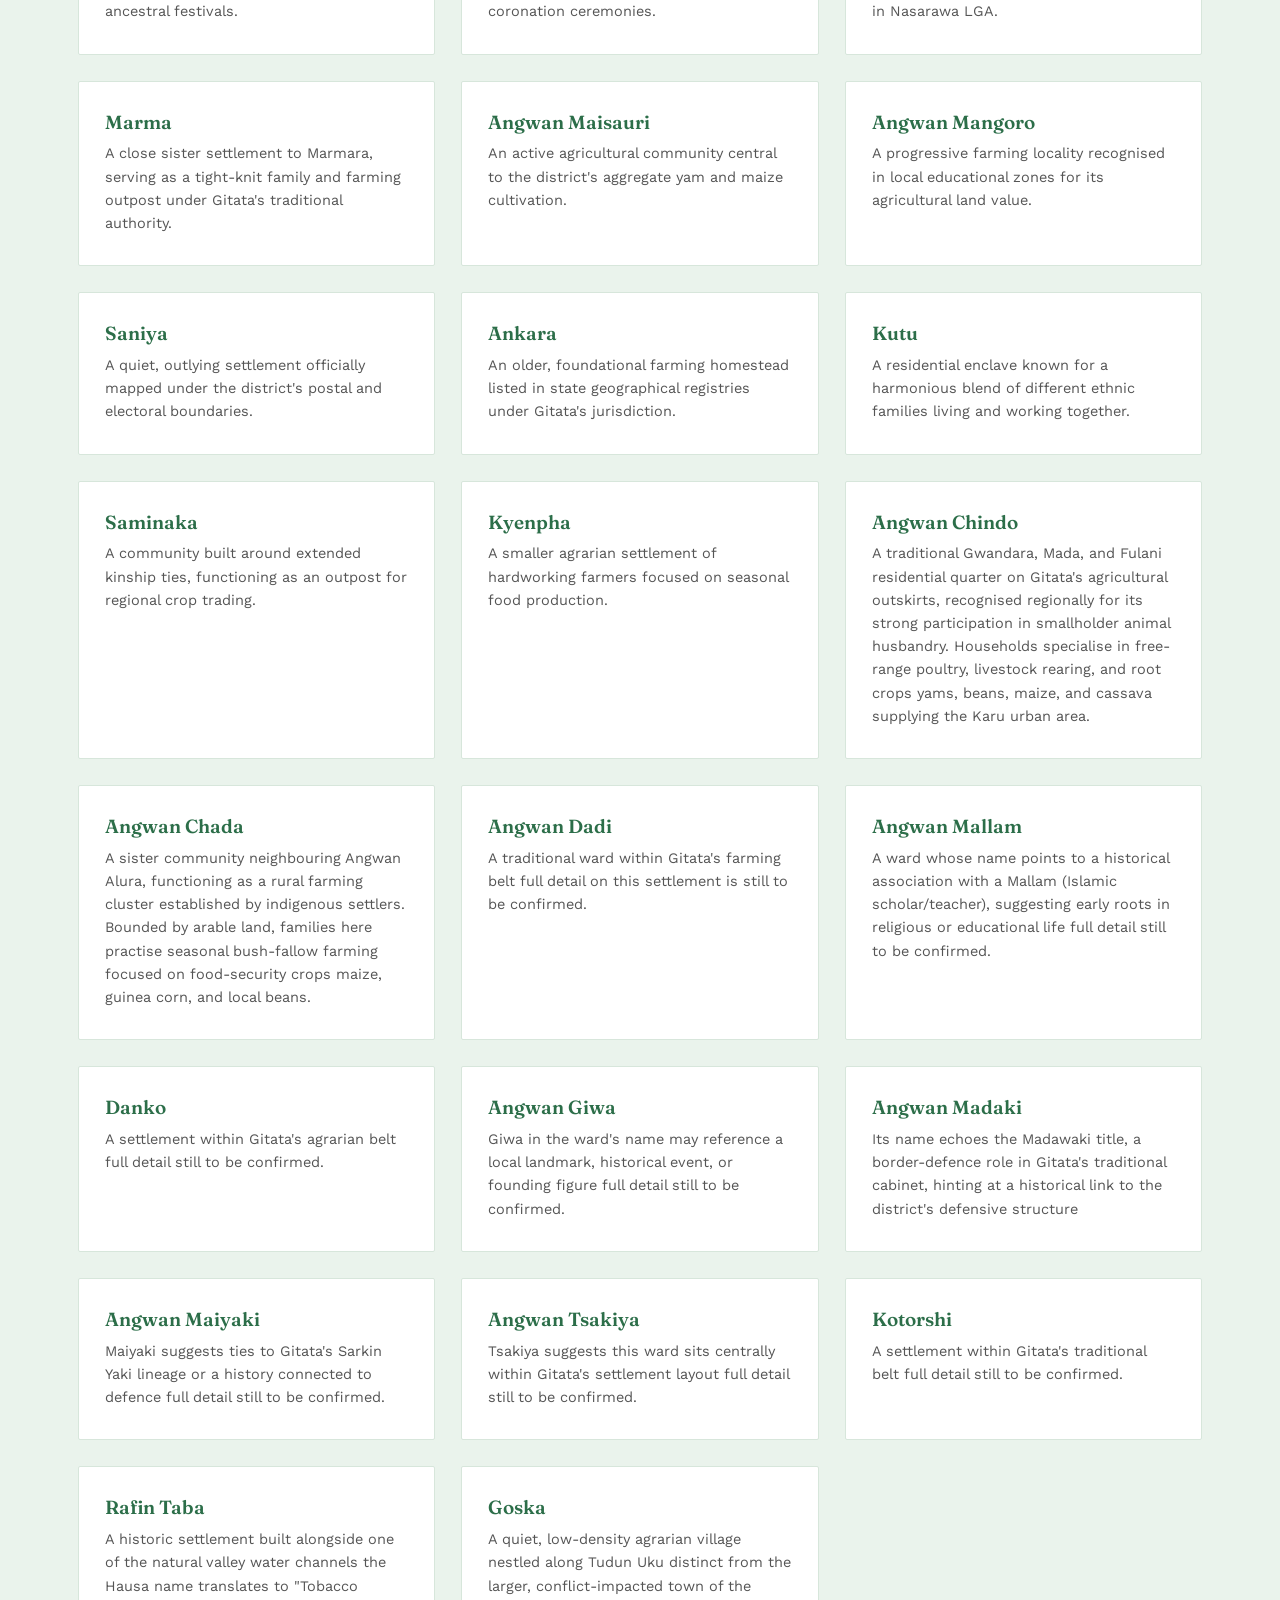
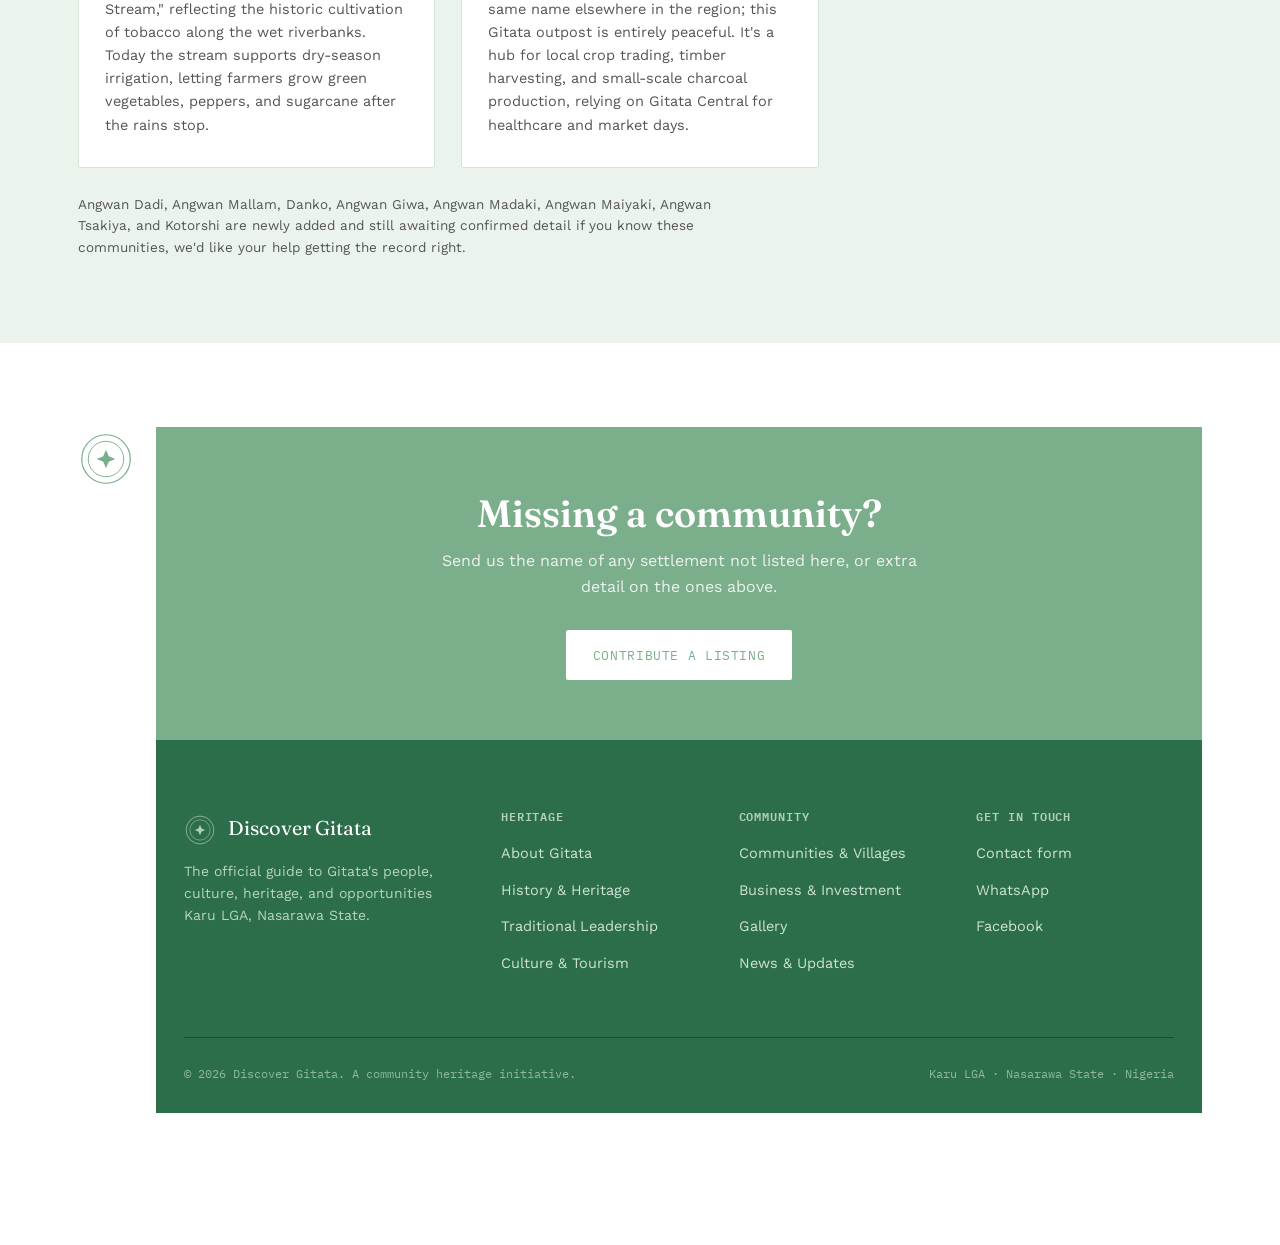
==== commit 31374560: "Add files via upload" ====
--- a/communities.html
+++ b/communities.html
@@ -97,10 +97,10 @@
       <div class="card"><h3>Angwan Dadi</h3><p>A traditional ward within Gitata's farming belt full detail on this settlement is still to be confirmed.</p></div>
       <div class="card"><h3>Angwan Mallam</h3><p>A ward whose name points to a historical association with a Mallam (Islamic scholar/teacher), suggesting early roots in religious or educational life full detail still to be confirmed.</p></div>
       <div class="card"><h3>Danko</h3><p>A settlement within Gitata's agrarian belt full detail still to be confirmed.</p></div>
-      <div class="card"><h3>Angwan Giwa</h3><p>"Giwa" in the ward's name may reference a local landmark, historical event, or founding figure full detail still to be confirmed.</p></div>
+      <div class="card"><h3>Angwan Giwa</h3><p>Giwa in the ward's name may reference a local landmark, historical event, or founding figure full detail still to be confirmed.</p></div>
       <div class="card"><h3>Angwan Madaki</h3><p>Its name echoes the Madawaki title, a border-defence role in Gitata's traditional cabinet, hinting at a historical link to the district's defensive structure</p></div>
-      <div class="card"><h3>Angwan Maiyaki</h3><p>"Maiyaki"suggests ties to Gitata's Sarkin Yaki lineage or a history connected to defence full detail still to be confirmed.</p></div>
-      <div class="card"><h3>Angwan Tsakiya</h3><p>"Tsakiya"suggests this ward sits centrally within Gitata's settlement layout full detail still to be confirmed.</p></div>
+      <div class="card"><h3>Angwan Maiyaki</h3><p>Maiyaki suggests ties to Gitata's Sarkin Yaki lineage or a history connected to defence full detail still to be confirmed.</p></div>
+      <div class="card"><h3>Angwan Tsakiya</h3><p>Tsakiya suggests this ward sits centrally within Gitata's settlement layout full detail still to be confirmed.</p></div>
       <div class="card"><h3>Kotorshi</h3><p>A settlement within Gitata's traditional belt full detail still to be confirmed.</p></div>
       <div class="card"><h3>Rafin Taba</h3><p>A historic settlement built alongside one of the natural valley water channels the Hausa name translates to "Tobacco Stream," reflecting the historic cultivation of tobacco along the wet riverbanks. Today the stream supports dry-season irrigation, letting farmers grow green vegetables, peppers, and sugarcane after the rains stop.</p></div>
       <div class="card"><h3>Goska</h3><p>A quiet, low-density agrarian village nestled along Tudun Uku distinct from the larger, conflict-impacted town of the same name elsewhere in the region; this Gitata outpost is entirely peaceful. It's a hub for local crop trading, timber harvesting, and small-scale charcoal production, relying on Gitata Central for healthcare and market days.</p></div>
